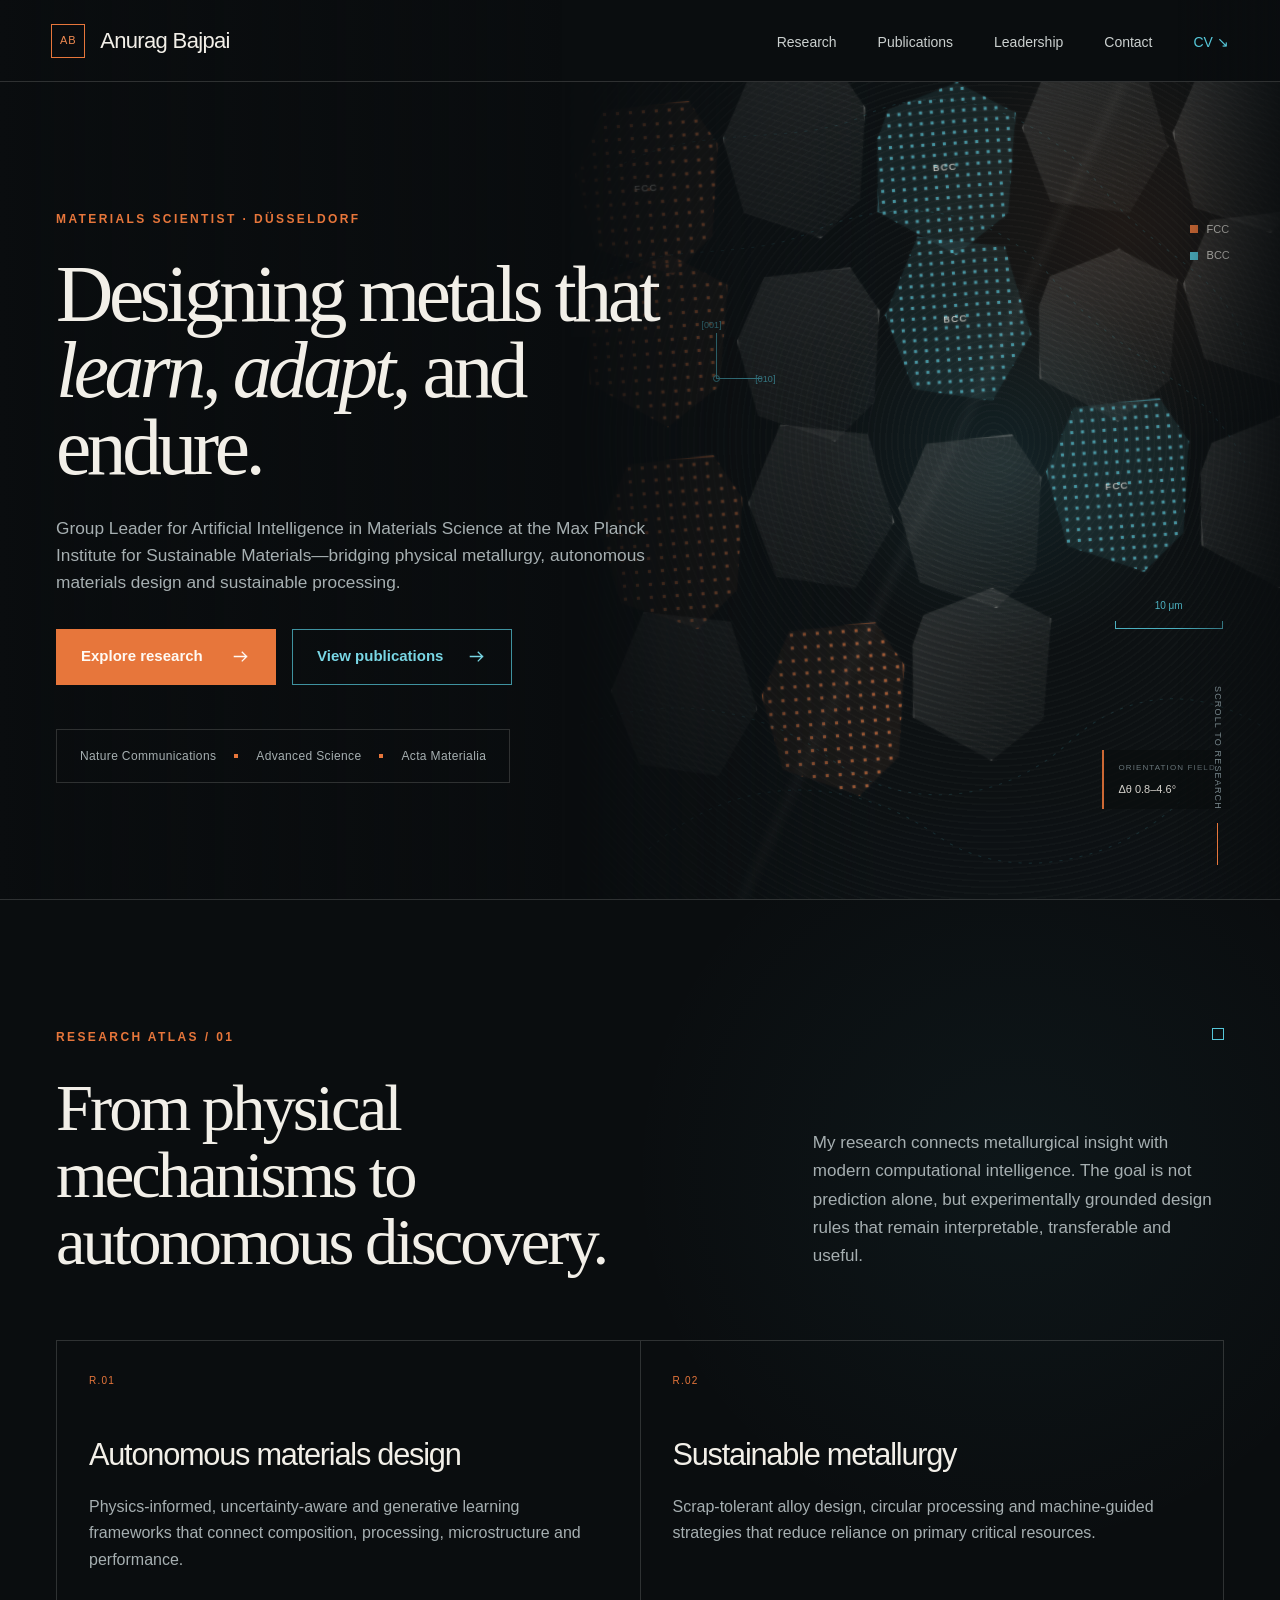
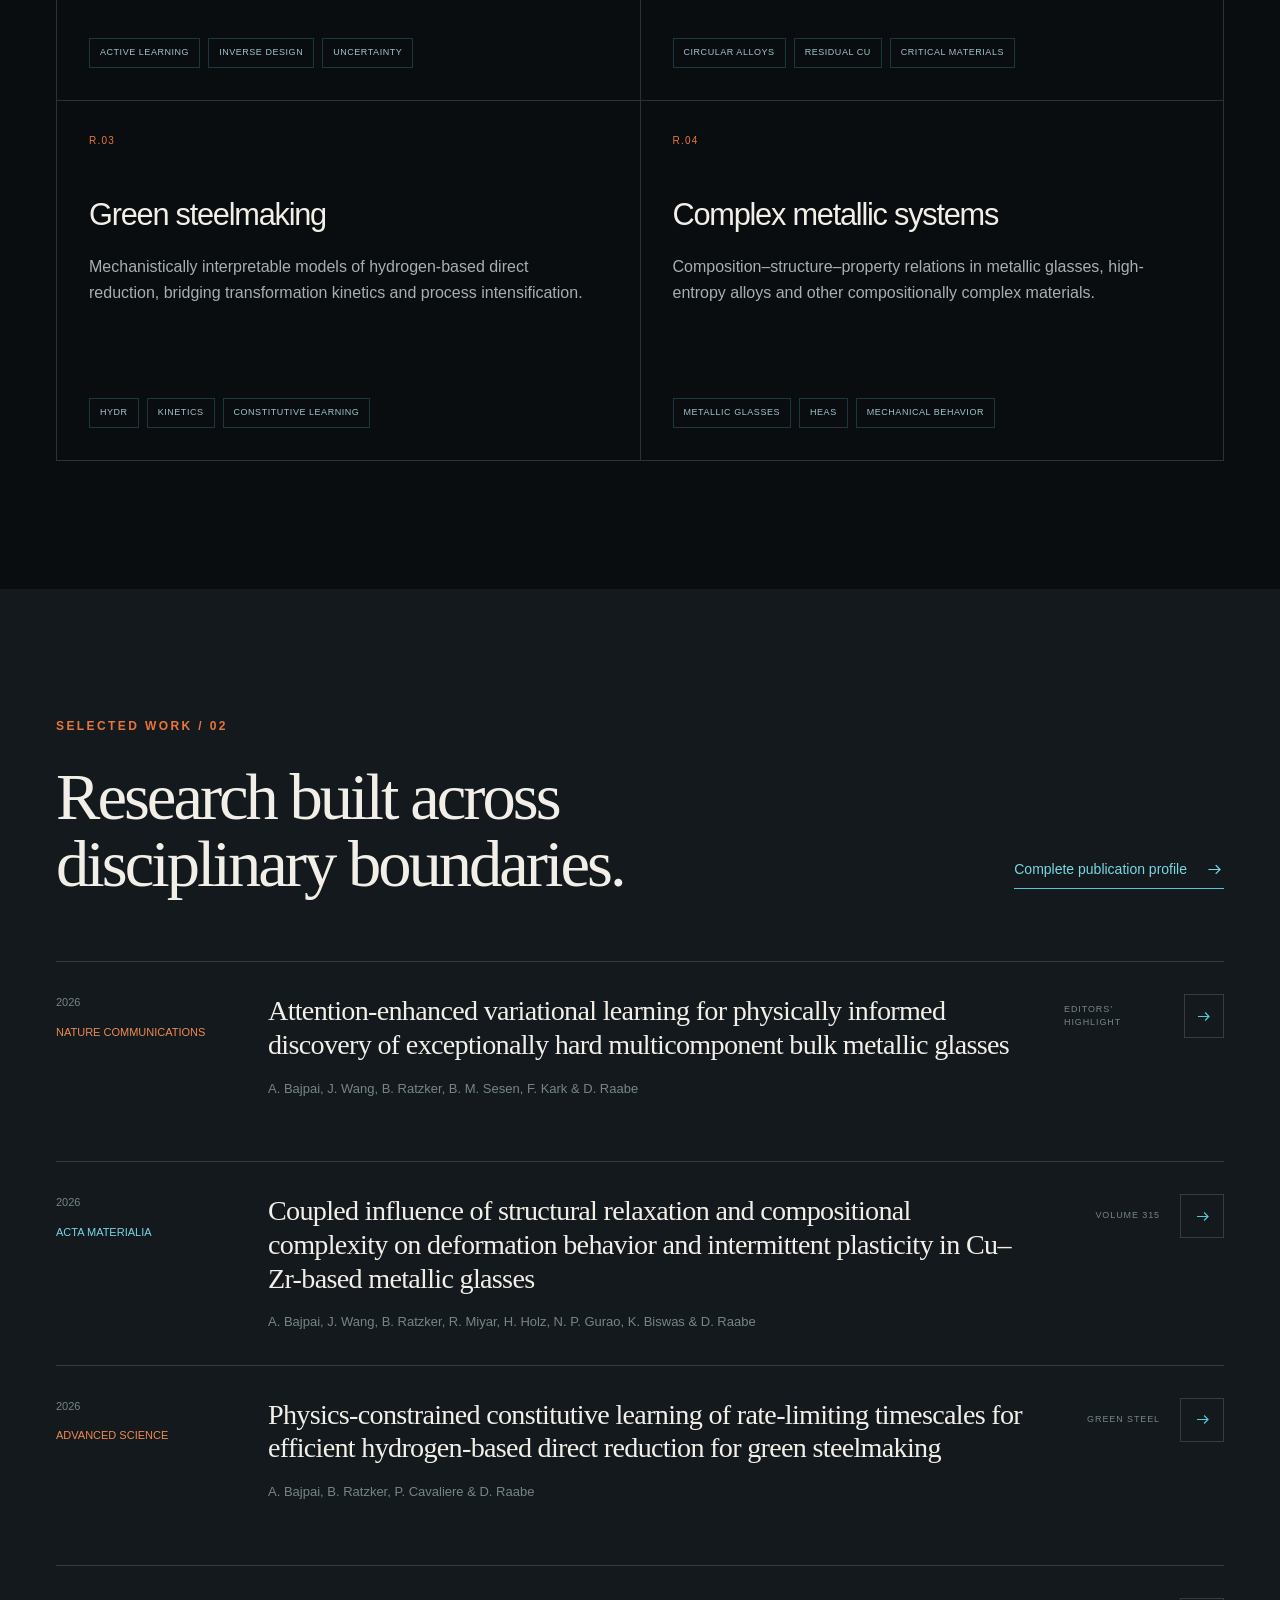
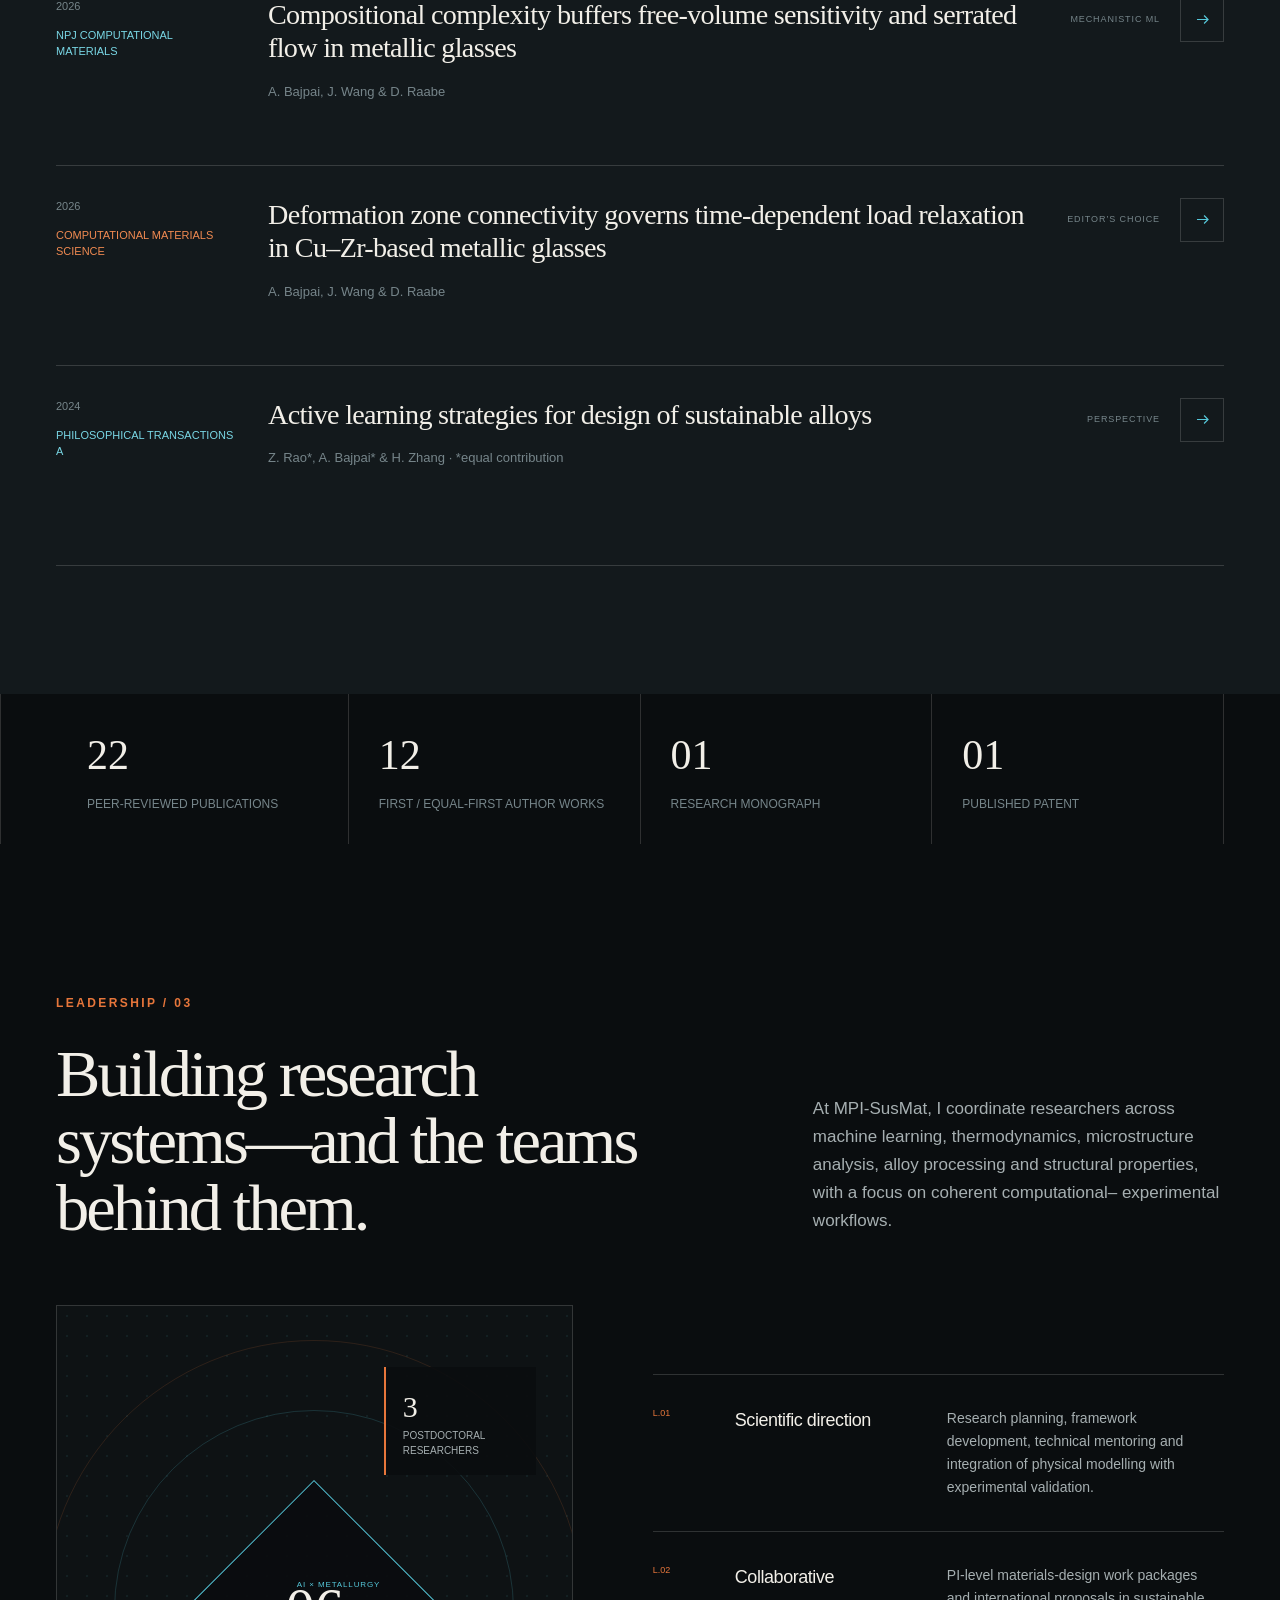
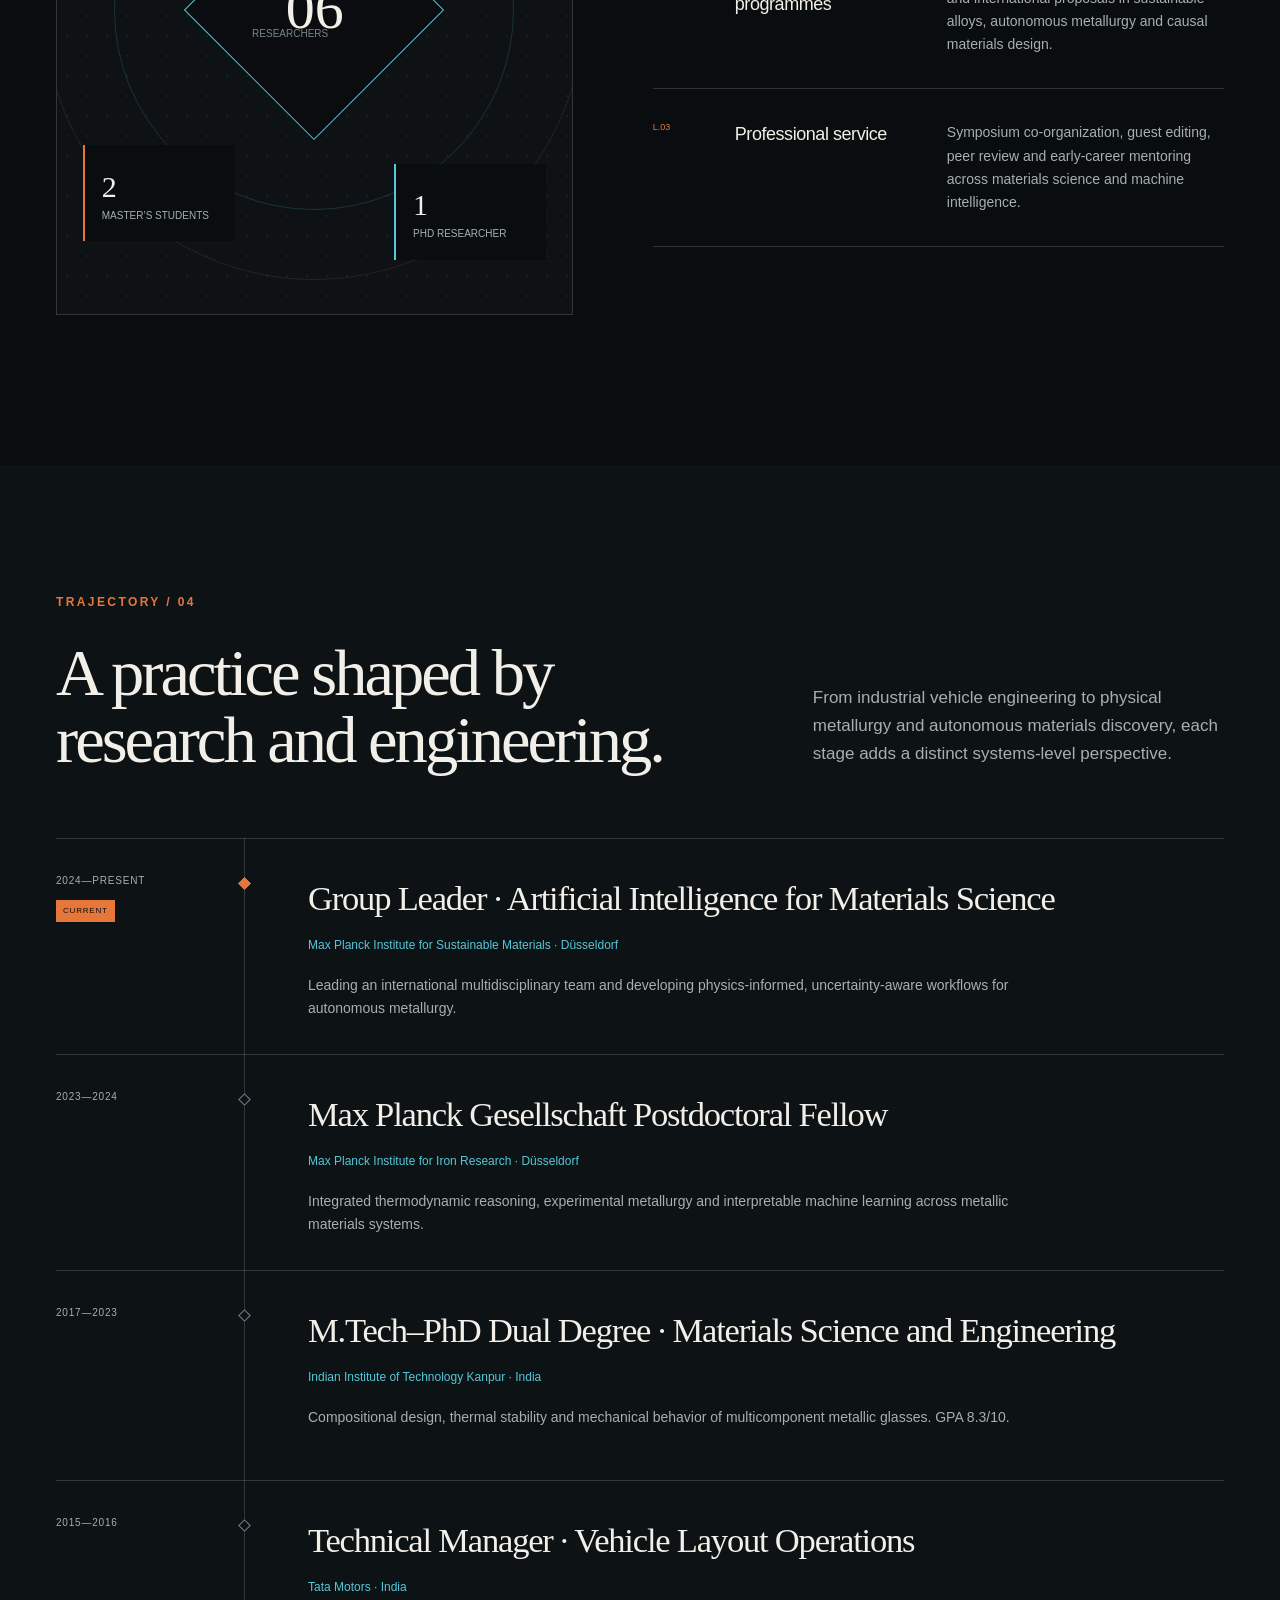
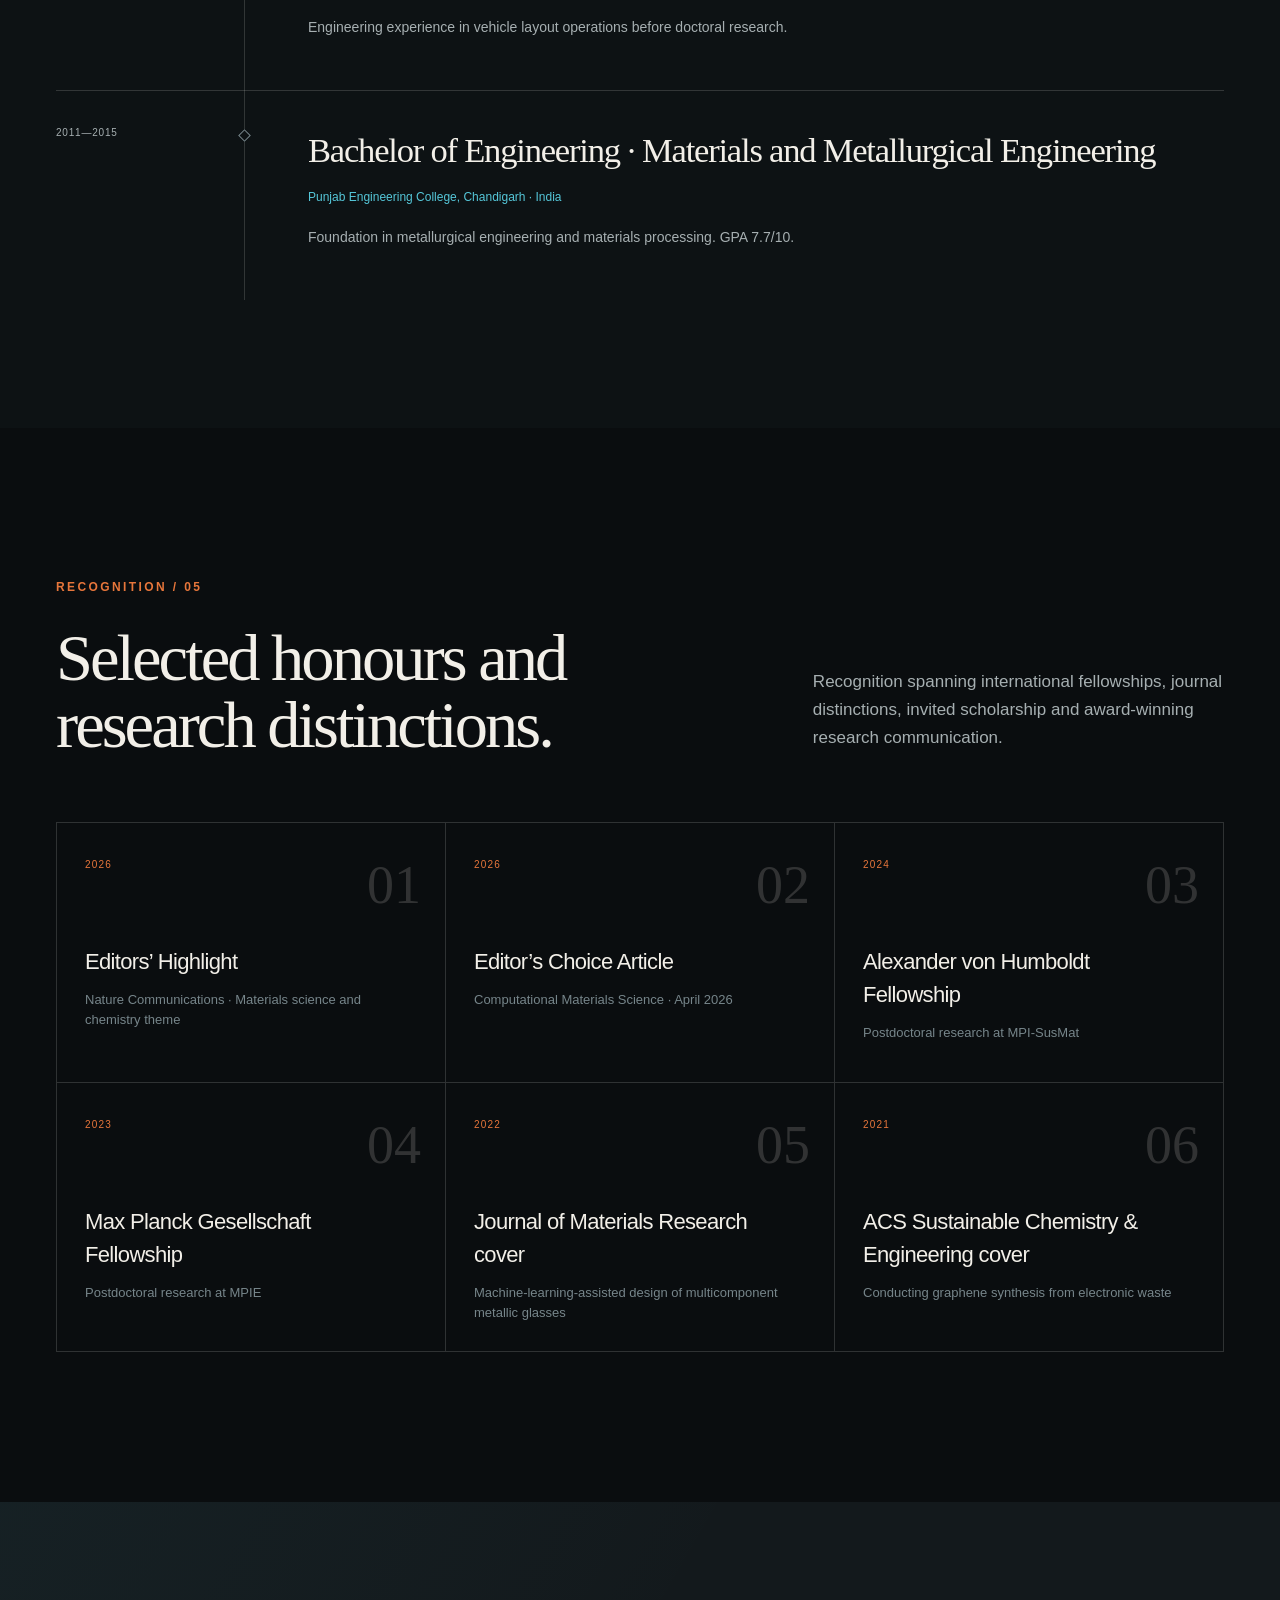
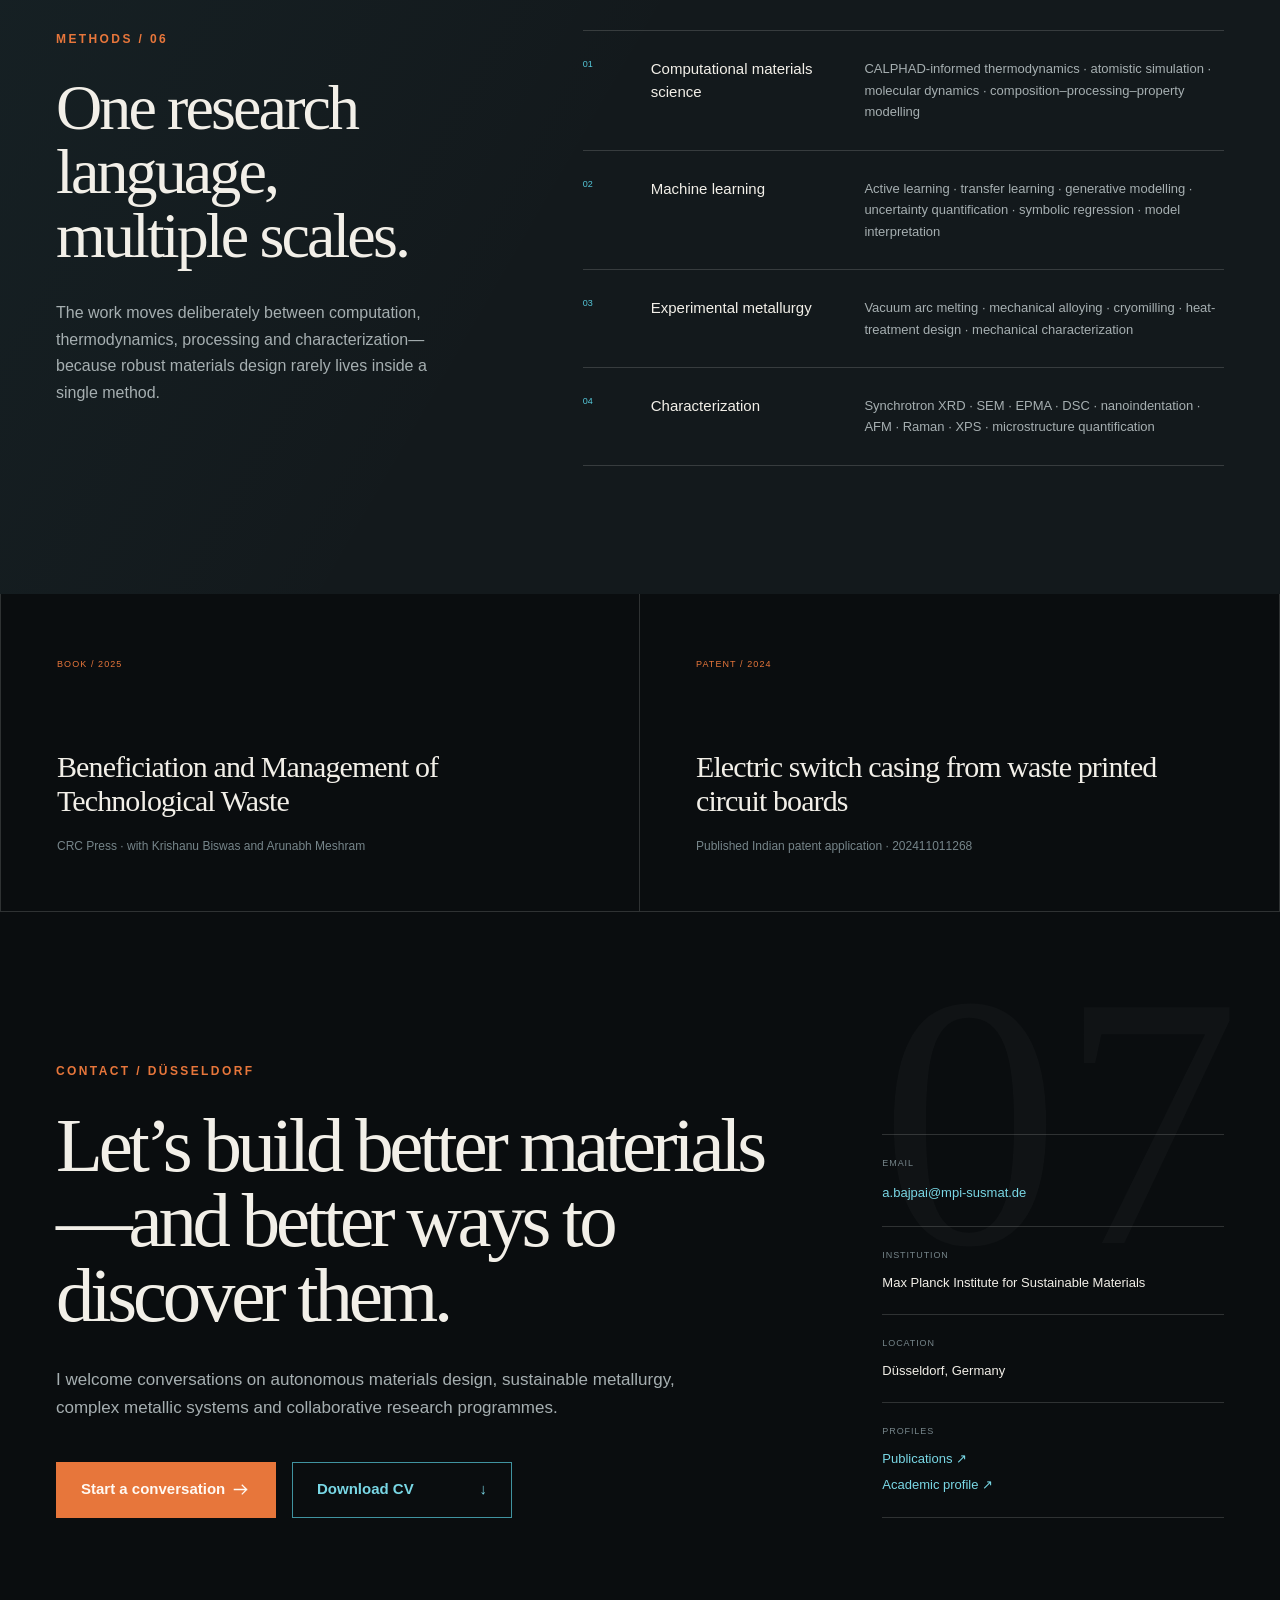
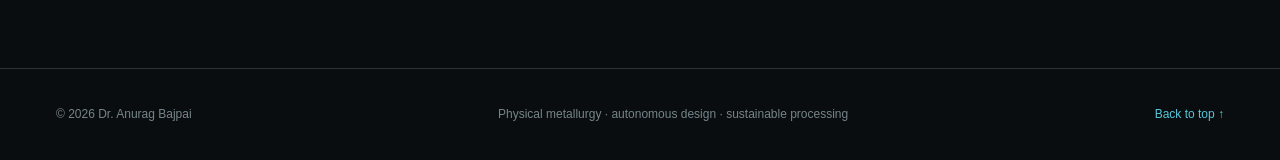
==== index.html @ 7a7662fa "Add files via upload" ====
<!doctype html>
<html lang="en">
  <head>
    <meta charset="utf-8" />
    <meta name="viewport" content="width=device-width, initial-scale=1" />
    <link rel="stylesheet" href="./styles.css" />
    <title>Dr. Anurag Bajpai | Materials Scientist</title>
    <meta
      name="description"
      content="Materials scientist and Group Leader for Artificial Intelligence in Materials Science at the Max Planck Institute for Sustainable Materials."
    />
    <meta
      name="keywords"
      content="Anurag Bajpai,materials science,physical metallurgy,materials informatics,autonomous materials design,sustainable metallurgy,metallic glasses,green steel"
    />
    <meta name="author" content="Dr. Anurag Bajpai" />
    <meta
      property="og:title"
      content="Dr. Anurag Bajpai | Materials Scientist"
    />
    <meta
      property="og:description"
      content="Physical metallurgy, autonomous materials design and sustainable processing."
    />
    <meta property="og:type" content="website" />
    <meta name="twitter:card" content="summary" />
    <meta
      name="twitter:title"
      content="Dr. Anurag Bajpai | Materials Scientist"
    />
    <meta
      name="twitter:description"
      content="Physical metallurgy, autonomous materials design and sustainable processing."
    />
    <link rel="shortcut icon" href="./favicon.svg" />
    <link rel="icon" href="./favicon.svg" />
    <link
      rel="preload"
      href="./assets/fonts/geist-8ac0455e797f/geist-ff2310f5.woff2"
      as="font"
      type="font/woff2"
      crossorigin
    />
    <link
      rel="preload"
      href="./assets/fonts/geist-8ac0455e797f/geist-875ccdd4.woff2"
      as="font"
      type="font/woff2"
      crossorigin
    />
    <link
      rel="preload"
      href="./assets/fonts/geist-8ac0455e797f/geist-52306abf.woff2"
      as="font"
      type="font/woff2"
      crossorigin
    />
    <link
      rel="preload"
      href="./assets/fonts/geist-8ac0455e797f/geist-001175b1.woff2"
      as="font"
      type="font/woff2"
      crossorigin
    />
    <link
      rel="preload"
      href="./assets/fonts/geist-8ac0455e797f/geist-98bbbccb.woff2"
      as="font"
      type="font/woff2"
      crossorigin
    />
    <link
      rel="preload"
      href="./assets/fonts/geist-mono-00e989178794/geist-mono-f6b33328.woff2"
      as="font"
      type="font/woff2"
      crossorigin
    />
    <link
      rel="preload"
      href="./assets/fonts/geist-mono-00e989178794/geist-mono-44e03052.woff2"
      as="font"
      type="font/woff2"
      crossorigin
    />
    <link
      rel="preload"
      href="./assets/fonts/geist-mono-00e989178794/geist-mono-0638449e.woff2"
      as="font"
      type="font/woff2"
      crossorigin
    />
    <link
      rel="preload"
      href="./assets/fonts/geist-mono-00e989178794/geist-mono-971fb274.woff2"
      as="font"
      type="font/woff2"
      crossorigin
    />
    <link
      rel="preload"
      href="./assets/fonts/geist-mono-00e989178794/geist-mono-44745446.woff2"
      as="font"
      type="font/woff2"
      crossorigin
    />
    <link
      rel="preload"
      href="./assets/fonts/geist-mono-00e989178794/geist-mono-013b2f2f.woff2"
      as="font"
      type="font/woff2"
      crossorigin
    />
    <style data-vinext-fonts>
      /* cyrillic-ext */
      @font-face {
        font-family: "Geist";
        font-style: normal;
        font-weight: 100 900;
        font-display: swap;
        src: url(./assets/fonts/geist-8ac0455e797f/geist-ff2310f5.woff2)
          format("woff2");
        unicode-range:
          U+0460-052F, U+1C80-1C8A, U+20B4, U+2DE0-2DFF, U+A640-A69F,
          U+FE2E-FE2F;
      }
      /* cyrillic */
      @font-face {
        font-family: "Geist";
        font-style: normal;
        font-weight: 100 900;
        font-display: swap;
        src: url(./assets/fonts/geist-8ac0455e797f/geist-875ccdd4.woff2)
          format("woff2");
        unicode-range: U+0301, U+0400-045F, U+0490-0491, U+04B0-04B1, U+2116;
      }
      /* vietnamese */
      @font-face {
        font-family: "Geist";
        font-style: normal;
        font-weight: 100 900;
        font-display: swap;
        src: url(./assets/fonts/geist-8ac0455e797f/geist-52306abf.woff2)
          format("woff2");
        unicode-range:
          U+0102-0103, U+0110-0111, U+0128-0129, U+0168-0169, U+01A0-01A1,
          U+01AF-01B0, U+0300-0301, U+0303-0304, U+0308-0309, U+0323, U+0329,
          U+1EA0-1EF9, U+20AB;
      }
      /* latin-ext */
      @font-face {
        font-family: "Geist";
        font-style: normal;
        font-weight: 100 900;
        font-display: swap;
        src: url(./assets/fonts/geist-8ac0455e797f/geist-001175b1.woff2)
          format("woff2");
        unicode-range:
          U+0100-02BA, U+02BD-02C5, U+02C7-02CC, U+02CE-02D7, U+02DD-02FF,
          U+0304, U+0308, U+0329, U+1D00-1DBF, U+1E00-1E9F, U+1EF2-1EFF, U+2020,
          U+20A0-20AB, U+20AD-20C0, U+2113, U+2C60-2C7F, U+A720-A7FF;
      }
      /* latin */
      @font-face {
        font-family: "Geist";
        font-style: normal;
        font-weight: 100 900;
        font-display: swap;
        src: url(./assets/fonts/geist-8ac0455e797f/geist-98bbbccb.woff2)
          format("woff2");
        unicode-range:
          U+0000-00FF, U+0131, U+0152-0153, U+02BB-02BC, U+02C6, U+02DA, U+02DC,
          U+0304, U+0308, U+0329, U+2000-206F, U+20AC, U+2122, U+2191, U+2193,
          U+2212, U+2215, U+FEFF, U+FFFD;
      }

      .__font_geist_0tvmz3h {
        font-family: "Geist", sans-serif;
      }

      .__variable_geist_0tvmz3h {
        --font-geist-sans: "Geist", sans-serif;
      }

      /* cyrillic-ext */
      @font-face {
        font-family: "Geist Mono";
        font-style: normal;
        font-weight: 100 900;
        font-display: swap;
        src: url(./assets/fonts/geist-mono-00e989178794/geist-mono-f6b33328.woff2)
          format("woff2");
        unicode-range:
          U+0460-052F, U+1C80-1C8A, U+20B4, U+2DE0-2DFF, U+A640-A69F,
          U+FE2E-FE2F;
      }
      /* cyrillic */
      @font-face {
        font-family: "Geist Mono";
        font-style: normal;
        font-weight: 100 900;
        font-display: swap;
        src: url(./assets/fonts/geist-mono-00e989178794/geist-mono-44e03052.woff2)
          format("woff2");
        unicode-range: U+0301, U+0400-045F, U+0490-0491, U+04B0-04B1, U+2116;
      }
      /* symbols2 */
      @font-face {
        font-family: "Geist Mono";
        font-style: normal;
        font-weight: 100 900;
        font-display: swap;
        src: url(./assets/fonts/geist-mono-00e989178794/geist-mono-0638449e.woff2)
          format("woff2");
        unicode-range:
          U+2000-2001, U+2004-2008, U+200A, U+23B8-23BD, U+2500-259F;
      }
      /* vietnamese */
      @font-face {
        font-family: "Geist Mono";
        font-style: normal;
        font-weight: 100 900;
        font-display: swap;
        src: url(./assets/fonts/geist-mono-00e989178794/geist-mono-971fb274.woff2)
          format("woff2");
        unicode-range:
          U+0102-0103, U+0110-0111, U+0128-0129, U+0168-0169, U+01A0-01A1,
          U+01AF-01B0, U+0300-0301, U+0303-0304, U+0308-0309, U+0323, U+0329,
          U+1EA0-1EF9, U+20AB;
      }
      /* latin-ext */
      @font-face {
        font-family: "Geist Mono";
        font-style: normal;
        font-weight: 100 900;
        font-display: swap;
        src: url(./assets/fonts/geist-mono-00e989178794/geist-mono-44745446.woff2)
          format("woff2");
        unicode-range:
          U+0100-02BA, U+02BD-02C5, U+02C7-02CC, U+02CE-02D7, U+02DD-02FF,
          U+0304, U+0308, U+0329, U+1D00-1DBF, U+1E00-1E9F, U+1EF2-1EFF, U+2020,
          U+20A0-20AB, U+20AD-20C0, U+2113, U+2C60-2C7F, U+A720-A7FF;
      }
      /* latin */
      @font-face {
        font-family: "Geist Mono";
        font-style: normal;
        font-weight: 100 900;
        font-display: swap;
        src: url(./assets/fonts/geist-mono-00e989178794/geist-mono-013b2f2f.woff2)
          format("woff2");
        unicode-range:
          U+0000-00FF, U+0131, U+0152-0153, U+02BB-02BC, U+02C6, U+02DA, U+02DC,
          U+0304, U+0308, U+0329, U+2000-206F, U+20AC, U+2122, U+2191, U+2193,
          U+2212, U+2215, U+FEFF, U+FFFD;
      }

      .__font_geist_mono_1diim1n {
        font-family: "Geist Mono", sans-serif;
      }

      .__variable_geist_mono_1diim1n {
        --font-geist-mono: "Geist Mono", sans-serif;
      }
    </style>
  </head>
  <body
    class="__variable_geist_0tvmz3h __variable_geist_mono_1diim1n antialiased"
  >
    <script type="application/ld+json">
      {
        "@context": "https://schema.org",
        "@type": "Person",
        "name": "Dr. Anurag Bajpai",
        "jobTitle": "Group Leader, Artificial Intelligence for Materials Science",
        "affiliation": {
          "@type": "Organization",
          "name": "Max Planck Institute for Sustainable Materials"
        },
        "email": "mailto:a.bajpai@mpi-susmat.de",
        "address": {
          "@type": "PostalAddress",
          "addressLocality": "Düsseldorf",
          "addressCountry": "Germany"
        },
        "alumniOf": [
          {
            "@type": "CollegeOrUniversity",
            "name": "Indian Institute of Technology Kanpur"
          },
          {
            "@type": "CollegeOrUniversity",
            "name": "Punjab Engineering College"
          }
        ],
        "knowsAbout": [
          "Physical metallurgy",
          "Autonomous materials design",
          "Machine learning for materials science",
          "Sustainable metallurgy",
          "Hydrogen-based direct reduction",
          "Metallic glasses"
        ]
      }
    </script>
    <a class="skip-link" href="#main">Skip to main content</a>
    <header class="site-header">
      <a class="wordmark" href="#top" aria-label="Anurag Bajpai, home"
        ><span>AB</span><strong>Anurag Bajpai</strong></a
      >
      <nav class="desktop-nav" aria-label="Primary navigation">
        <a href="#research">Research</a><a href="#publications">Publications</a
        ><a href="#leadership">Leadership</a><a href="#contact">Contact</a
        ><a class="nav-cv" href="./Anurag-Bajpai-CV.pdf" download=""
          >CV <span aria-hidden="true">↘</span></a
        >
      </nav>
      <details class="mobile-nav">
        <summary aria-label="Open navigation">Menu</summary>
        <nav aria-label="Mobile navigation">
          <a href="#research">Research</a
          ><a href="#publications">Publications</a
          ><a href="#leadership">Leadership</a><a href="#contact">Contact</a
          ><a href="./Anurag-Bajpai-CV.pdf" download="">Download CV</a>
        </nav>
      </details>
    </header>
    <main id="main">
      <section class="hero" id="top">
        <div class="hero-copy">
          <p class="eyebrow reveal r1">Materials scientist · Düsseldorf</p>
          <h1 class="reveal r2">
            Designing metals that <em>learn, adapt,</em> and endure.
          </h1>
          <p class="hero-deck reveal r3">
            Group Leader for Artificial Intelligence in Materials Science at the
            Max Planck Institute for Sustainable Materials—bridging physical
            metallurgy, autonomous materials design and sustainable processing.
          </p>
          <div class="hero-actions reveal r4">
            <a class="button primary" href="#research"
              >Explore research
              <svg viewBox="0 0 24 24" aria-hidden="true">
                <path d="M5 12h14M14 7l5 5-5 5"></path></svg></a
            ><a class="button secondary" href="#publications"
              >View publications
              <svg viewBox="0 0 24 24" aria-hidden="true">
                <path d="M5 12h14M14 7l5 5-5 5"></path></svg
            ></a>
          </div>
          <div class="proof-strip reveal r5" aria-label="Selected journals">
            <span>Nature Communications</span><i></i
            ><span>Advanced Science</span><i></i><span>Acta Materialia</span>
          </div>
        </div>
        <div
          class="atlas-visual"
          role="img"
          aria-label="Abstract metallographic atlas illustrating crystalline grains, phase regions and orientation measurements"
        >
          <div class="atlas-grid" aria-hidden="true">
            <span class="grain g1 copper"><small>FCC</small></span
            ><span class="grain g2"></span
            ><span class="grain g3 cyan"><small>BCC</small></span
            ><span class="grain g4"></span><span class="grain g5"></span
            ><span class="grain g6 copper"></span><span class="grain g7"></span
            ><span class="grain g8 cyan"><small>BCC</small></span
            ><span class="grain g9"></span><span class="grain g10"></span
            ><span class="grain g11 copper"></span
            ><span class="grain g12"></span><span class="grain g13"></span
            ><span class="grain g14 cyan"><small>FCC</small></span
            ><span class="grain g15"></span><span class="grain g16"></span
            ><span class="grain g17 copper"></span
            ><span class="grain g18"></span>
          </div>
          <svg class="atlas-contours" viewBox="0 0 700 780" aria-hidden="true">
            <path
              d="M34 86C118 25 221 58 294 24c91-42 182 6 238 77 48 61 122 79 135 155"
            ></path>
            <path
              d="M11 193c76-53 154-22 233-56 88-38 178-22 233 45 69 85 146 93 189 181"
            ></path>
            <path
              d="M8 623c89-37 185-22 252 28 73 55 169 45 234-15 55-51 124-56 188-16"
            ></path>
            <path d="M84 740c85-74 193-75 283-12 65 46 173 29 238-37"></path>
          </svg>
          <div class="axis-marker" aria-hidden="true">
            <span class="axis-y">[001]</span><span class="axis-x">[010]</span
            ><i></i>
          </div>
          <div class="phase-key" aria-hidden="true">
            <span><i class="key-copper"></i> FCC</span
            ><span><i class="key-cyan"></i> BCC</span>
          </div>
          <div class="scale-bar" aria-hidden="true">
            <span>10 μm</span><i></i>
          </div>
          <div class="atlas-readout" aria-hidden="true">
            <span>ORIENTATION FIELD</span><strong>Δθ 0.8–4.6°</strong>
          </div>
        </div>
        <a class="scroll-cue" href="#research"
          ><span>Scroll to research</span><i aria-hidden="true"></i
        ></a>
      </section>
      <section class="section research-section" id="research">
        <div class="section-heading">
          <div>
            <p class="section-kicker">Research atlas / 01</p>
            <h2>From physical mechanisms to autonomous discovery.</h2>
          </div>
          <p>
            My research connects metallurgical insight with modern computational
            intelligence. The goal is not prediction alone, but experimentally
            grounded design rules that remain interpretable, transferable and
            useful.
          </p>
        </div>
        <div class="research-grid">
          <article class="research-card">
            <span class="card-index">R.01</span>
            <div>
              <h3>Autonomous materials design</h3>
              <p>
                Physics-informed, uncertainty-aware and generative learning
                frameworks that connect composition, processing, microstructure
                and performance.
              </p>
            </div>
            <ul aria-label="Autonomous materials design topics">
              <li>Active learning</li>
              <li>Inverse design</li>
              <li>Uncertainty</li>
            </ul>
          </article>
          <article class="research-card">
            <span class="card-index">R.02</span>
            <div>
              <h3>Sustainable metallurgy</h3>
              <p>
                Scrap-tolerant alloy design, circular processing and
                machine-guided strategies that reduce reliance on primary
                critical resources.
              </p>
            </div>
            <ul aria-label="Sustainable metallurgy topics">
              <li>Circular alloys</li>
              <li>Residual Cu</li>
              <li>Critical materials</li>
            </ul>
          </article>
          <article class="research-card">
            <span class="card-index">R.03</span>
            <div>
              <h3>Green steelmaking</h3>
              <p>
                Mechanistically interpretable models of hydrogen-based direct
                reduction, bridging transformation kinetics and process
                intensification.
              </p>
            </div>
            <ul aria-label="Green steelmaking topics">
              <li>HyDR</li>
              <li>Kinetics</li>
              <li>Constitutive learning</li>
            </ul>
          </article>
          <article class="research-card">
            <span class="card-index">R.04</span>
            <div>
              <h3>Complex metallic systems</h3>
              <p>
                Composition–structure–property relations in metallic glasses,
                high-entropy alloys and other compositionally complex materials.
              </p>
            </div>
            <ul aria-label="Complex metallic systems topics">
              <li>Metallic glasses</li>
              <li>HEAs</li>
              <li>Mechanical behavior</li>
            </ul>
          </article>
        </div>
      </section>
      <section class="section publications-section" id="publications">
        <div class="section-heading publication-heading">
          <div>
            <p class="section-kicker">Selected work / 02</p>
            <h2>Research built across disciplinary boundaries.</h2>
          </div>
          <a
            class="text-link"
            href="https://tinyurl.com/anuragbajpai"
            target="_blank"
            rel="noreferrer"
            >Complete publication profile
            <svg viewBox="0 0 24 24" aria-hidden="true">
              <path d="M5 12h14M14 7l5 5-5 5"></path></svg
          ></a>
        </div>
        <div class="publication-list">
          <article class="publication">
            <div class="pub-meta">
              <span>2026</span
              ><strong class="copper">Nature Communications</strong>
            </div>
            <div class="pub-copy">
              <h3>
                Attention-enhanced variational learning for physically informed
                discovery of exceptionally hard multicomponent bulk metallic
                glasses
              </h3>
              <p>
                A. Bajpai, J. Wang, B. Ratzker, B. M. Sesen, F. Kark &amp; D.
                Raabe
              </p>
            </div>
            <div class="pub-action">
              <span>Editors’ Highlight</span
              ><a
                href="https://doi.org/10.1038/s41467-026-73008-0"
                target="_blank"
                rel="noreferrer"
                aria-label="Open publication: Attention-enhanced variational learning for physically informed discovery of exceptionally hard multicomponent bulk metallic glasses"
                ><svg viewBox="0 0 24 24" aria-hidden="true">
                  <path d="M5 12h14M14 7l5 5-5 5"></path></svg
              ></a>
            </div>
          </article>
          <article class="publication">
            <div class="pub-meta">
              <span>2026</span><strong class="cyan">Acta Materialia</strong>
            </div>
            <div class="pub-copy">
              <h3>
                Coupled influence of structural relaxation and compositional
                complexity on deformation behavior and intermittent plasticity
                in Cu–Zr-based metallic glasses
              </h3>
              <p>
                A. Bajpai, J. Wang, B. Ratzker, R. Miyar, H. Holz, N. P. Gurao,
                K. Biswas &amp; D. Raabe
              </p>
            </div>
            <div class="pub-action">
              <span>Volume 315</span
              ><a
                href="https://doi.org/10.1016/j.actamat.2026.122394"
                target="_blank"
                rel="noreferrer"
                aria-label="Open publication: Coupled influence of structural relaxation and compositional complexity on deformation behavior and intermittent plasticity in Cu–Zr-based metallic glasses"
                ><svg viewBox="0 0 24 24" aria-hidden="true">
                  <path d="M5 12h14M14 7l5 5-5 5"></path></svg
              ></a>
            </div>
          </article>
          <article class="publication">
            <div class="pub-meta">
              <span>2026</span><strong class="copper">Advanced Science</strong>
            </div>
            <div class="pub-copy">
              <h3>
                Physics-constrained constitutive learning of rate-limiting
                timescales for efficient hydrogen-based direct reduction for
                green steelmaking
              </h3>
              <p>A. Bajpai, B. Ratzker, P. Cavaliere &amp; D. Raabe</p>
            </div>
            <div class="pub-action">
              <span>Green steel</span
              ><a
                href="https://doi.org/10.1002/advs.75498"
                target="_blank"
                rel="noreferrer"
                aria-label="Open publication: Physics-constrained constitutive learning of rate-limiting timescales for efficient hydrogen-based direct reduction for green steelmaking"
                ><svg viewBox="0 0 24 24" aria-hidden="true">
                  <path d="M5 12h14M14 7l5 5-5 5"></path></svg
              ></a>
            </div>
          </article>
          <article class="publication">
            <div class="pub-meta">
              <span>2026</span
              ><strong class="cyan">npj Computational Materials</strong>
            </div>
            <div class="pub-copy">
              <h3>
                Compositional complexity buffers free-volume sensitivity and
                serrated flow in metallic glasses
              </h3>
              <p>A. Bajpai, J. Wang &amp; D. Raabe</p>
            </div>
            <div class="pub-action">
              <span>Mechanistic ML</span
              ><a
                href="https://doi.org/10.1038/s41524-025-01933-7"
                target="_blank"
                rel="noreferrer"
                aria-label="Open publication: Compositional complexity buffers free-volume sensitivity and serrated flow in metallic glasses"
                ><svg viewBox="0 0 24 24" aria-hidden="true">
                  <path d="M5 12h14M14 7l5 5-5 5"></path></svg
              ></a>
            </div>
          </article>
          <article class="publication">
            <div class="pub-meta">
              <span>2026</span
              ><strong class="copper">Computational Materials Science</strong>
            </div>
            <div class="pub-copy">
              <h3>
                Deformation zone connectivity governs time-dependent load
                relaxation in Cu–Zr-based metallic glasses
              </h3>
              <p>A. Bajpai, J. Wang &amp; D. Raabe</p>
            </div>
            <div class="pub-action">
              <span>Editor’s Choice</span
              ><a
                href="https://doi.org/10.1016/j.commatsci.2026.114716"
                target="_blank"
                rel="noreferrer"
                aria-label="Open publication: Deformation zone connectivity governs time-dependent load relaxation in Cu–Zr-based metallic glasses"
                ><svg viewBox="0 0 24 24" aria-hidden="true">
                  <path d="M5 12h14M14 7l5 5-5 5"></path></svg
              ></a>
            </div>
          </article>
          <article class="publication">
            <div class="pub-meta">
              <span>2024</span
              ><strong class="cyan">Philosophical Transactions A</strong>
            </div>
            <div class="pub-copy">
              <h3>
                Active learning strategies for design of sustainable alloys
              </h3>
              <p>Z. Rao*, A. Bajpai* &amp; H. Zhang · *equal contribution</p>
            </div>
            <div class="pub-action">
              <span>Perspective</span
              ><a
                href="https://doi.org/10.1098/rsta.2023.0242"
                target="_blank"
                rel="noreferrer"
                aria-label="Open publication: Active learning strategies for design of sustainable alloys"
                ><svg viewBox="0 0 24 24" aria-hidden="true">
                  <path d="M5 12h14M14 7l5 5-5 5"></path></svg
              ></a>
            </div>
          </article>
        </div>
      </section>
      <section class="slice-end" aria-label="Research profile summary">
        <p><span>22</span> peer-reviewed publications</p>
        <p><span>12</span> first / equal-first author works</p>
        <p><span>01</span> research monograph</p>
        <p><span>01</span> published patent</p>
      </section>
      <section class="section leadership-section" id="leadership">
        <div class="section-heading">
          <div>
            <p class="section-kicker">Leadership / 03</p>
            <h2>Building research systems—and the teams behind them.</h2>
          </div>
          <p>
            At MPI-SusMat, I coordinate researchers across machine learning,
            thermodynamics, microstructure analysis, alloy processing and
            structural properties, with a focus on coherent computational–
            experimental workflows.
          </p>
        </div>
        <div class="leadership-grid">
          <div class="team-figure" aria-label="Current team composition">
            <div class="team-core">
              <span>AI × metallurgy</span><strong>06</strong
              ><small>researchers</small>
            </div>
            <div class="team-orbit postdocs">
              <strong>3</strong><span>Postdoctoral researchers</span>
            </div>
            <div class="team-orbit phd">
              <strong>1</strong><span>PhD researcher</span>
            </div>
            <div class="team-orbit masters">
              <strong>2</strong><span>Master’s students</span>
            </div>
          </div>
          <div class="leadership-copy">
            <article>
              <span>L.01</span>
              <h3>Scientific direction</h3>
              <p>
                Research planning, framework development, technical mentoring
                and integration of physical modelling with experimental
                validation.
              </p>
            </article>
            <article>
              <span>L.02</span>
              <h3>Collaborative programmes</h3>
              <p>
                PI-level materials-design work packages and international
                proposals in sustainable alloys, autonomous metallurgy and
                causal materials design.
              </p>
            </article>
            <article>
              <span>L.03</span>
              <h3>Professional service</h3>
              <p>
                Symposium co-organization, guest editing, peer review and
                early-career mentoring across materials science and machine
                intelligence.
              </p>
            </article>
          </div>
        </div>
      </section>
      <section class="section journey-section" id="experience">
        <div class="section-heading">
          <div>
            <p class="section-kicker">Trajectory / 04</p>
            <h2>A practice shaped by research and engineering.</h2>
          </div>
          <p>
            From industrial vehicle engineering to physical metallurgy and
            autonomous materials discovery, each stage adds a distinct
            systems-level perspective.
          </p>
        </div>
        <div class="timeline">
          <article class="current">
            <div class="timeline-period">
              <span>2024—present</span><i>Current</i>
            </div>
            <div>
              <h3>
                Group Leader · Artificial Intelligence for Materials Science
              </h3>
              <h4>
                Max Planck Institute for Sustainable Materials · Düsseldorf
              </h4>
              <p>
                Leading an international multidisciplinary team and developing
                physics-informed, uncertainty-aware workflows for autonomous
                metallurgy.
              </p>
            </div>
          </article>
          <article class="">
            <div class="timeline-period"><span>2023—2024</span></div>
            <div>
              <h3>Max Planck Gesellschaft Postdoctoral Fellow</h3>
              <h4>Max Planck Institute for Iron Research · Düsseldorf</h4>
              <p>
                Integrated thermodynamic reasoning, experimental metallurgy and
                interpretable machine learning across metallic materials
                systems.
              </p>
            </div>
          </article>
          <article class="">
            <div class="timeline-period"><span>2017—2023</span></div>
            <div>
              <h3>
                M.Tech–PhD Dual Degree · Materials Science and Engineering
              </h3>
              <h4>Indian Institute of Technology Kanpur · India</h4>
              <p>
                Compositional design, thermal stability and mechanical behavior
                of multicomponent metallic glasses. GPA 8.3/10.
              </p>
            </div>
          </article>
          <article class="">
            <div class="timeline-period"><span>2015—2016</span></div>
            <div>
              <h3>Technical Manager · Vehicle Layout Operations</h3>
              <h4>Tata Motors · India</h4>
              <p>
                Engineering experience in vehicle layout operations before
                doctoral research.
              </p>
            </div>
          </article>
          <article class="">
            <div class="timeline-period"><span>2011—2015</span></div>
            <div>
              <h3>
                Bachelor of Engineering · Materials and Metallurgical
                Engineering
              </h3>
              <h4>Punjab Engineering College, Chandigarh · India</h4>
              <p>
                Foundation in metallurgical engineering and materials
                processing. GPA 7.7/10.
              </p>
            </div>
          </article>
        </div>
      </section>
      <section class="section recognition-section" id="recognition">
        <div class="section-heading">
          <div>
            <p class="section-kicker">Recognition / 05</p>
            <h2>Selected honours and research distinctions.</h2>
          </div>
          <p>
            Recognition spanning international fellowships, journal
            distinctions, invited scholarship and award-winning research
            communication.
          </p>
        </div>
        <div class="recognition-grid">
          <article>
            <span>01</span><time>2026</time>
            <h3>Editors’ Highlight</h3>
            <p>Nature Communications · Materials science and chemistry theme</p>
          </article>
          <article>
            <span>02</span><time>2026</time>
            <h3>Editor’s Choice Article</h3>
            <p>Computational Materials Science · April 2026</p>
          </article>
          <article>
            <span>03</span><time>2024</time>
            <h3>Alexander von Humboldt Fellowship</h3>
            <p>Postdoctoral research at MPI-SusMat</p>
          </article>
          <article>
            <span>04</span><time>2023</time>
            <h3>Max Planck Gesellschaft Fellowship</h3>
            <p>Postdoctoral research at MPIE</p>
          </article>
          <article>
            <span>05</span><time>2022</time>
            <h3>Journal of Materials Research cover</h3>
            <p>
              Machine-learning-assisted design of multicomponent metallic
              glasses
            </p>
          </article>
          <article>
            <span>06</span><time>2021</time>
            <h3>ACS Sustainable Chemistry &amp; Engineering cover</h3>
            <p>Conducting graphene synthesis from electronic waste</p>
          </article>
        </div>
      </section>
      <section class="section methods-section" id="methods">
        <div class="methods-intro">
          <p class="section-kicker">Methods / 06</p>
          <h2>One research language, multiple scales.</h2>
          <p>
            The work moves deliberately between computation, thermodynamics,
            processing and characterization—because robust materials design
            rarely lives inside a single method.
          </p>
        </div>
        <div class="expertise-list">
          <article>
            <span>01</span>
            <h3>Computational materials science</h3>
            <p>
              CALPHAD-informed thermodynamics · atomistic simulation · molecular
              dynamics · composition–processing–property modelling
            </p>
          </article>
          <article>
            <span>02</span>
            <h3>Machine learning</h3>
            <p>
              Active learning · transfer learning · generative modelling ·
              uncertainty quantification · symbolic regression · model
              interpretation
            </p>
          </article>
          <article>
            <span>03</span>
            <h3>Experimental metallurgy</h3>
            <p>
              Vacuum arc melting · mechanical alloying · cryomilling ·
              heat-treatment design · mechanical characterization
            </p>
          </article>
          <article>
            <span>04</span>
            <h3>Characterization</h3>
            <p>
              Synchrotron XRD · SEM · EPMA · DSC · nanoindentation · AFM · Raman
              · XPS · microstructure quantification
            </p>
          </article>
        </div>
      </section>
      <section class="output-band" aria-label="Additional scholarly output">
        <article>
          <span>BOOK / 2025</span>
          <h3>Beneficiation and Management of Technological Waste</h3>
          <p>CRC Press · with Krishanu Biswas and Arunabh Meshram</p>
        </article>
        <article>
          <span>PATENT / 2024</span>
          <h3>Electric switch casing from waste printed circuit boards</h3>
          <p>Published Indian patent application · 202411011268</p>
        </article>
      </section>
      <section class="contact-section" id="contact">
        <div class="contact-number" aria-hidden="true">07</div>
        <div class="contact-copy">
          <p class="section-kicker">Contact / Düsseldorf</p>
          <h2>
            Let’s build better materials—and better ways to discover them.
          </h2>
          <p>
            I welcome conversations on autonomous materials design, sustainable
            metallurgy, complex metallic systems and collaborative research
            programmes.
          </p>
          <div class="contact-actions">
            <a class="button primary" href="mailto:a.bajpai@mpi-susmat.de"
              >Start a conversation
              <svg viewBox="0 0 24 24" aria-hidden="true">
                <path d="M5 12h14M14 7l5 5-5 5"></path></svg></a
            ><a
              class="button secondary"
              href="./Anurag-Bajpai-CV.pdf"
              download=""
              >Download CV <span aria-hidden="true">↓</span></a
            >
          </div>
        </div>
        <div class="contact-details">
          <div>
            <span>Email</span
            ><a href="mailto:a.bajpai@mpi-susmat.de">a.bajpai@mpi-susmat.de</a>
          </div>
          <div>
            <span>Institution</span>
            <p>Max Planck Institute for Sustainable Materials</p>
          </div>
          <div>
            <span>Location</span>
            <p>Düsseldorf, Germany</p>
          </div>
          <div>
            <span>Profiles</span>
            <p>
              <a
                href="https://tinyurl.com/anuragbajpai"
                target="_blank"
                rel="noreferrer"
                >Publications ↗</a
              ><a
                href="https://sites.google.com/view/dranuragbajpai"
                target="_blank"
                rel="noreferrer"
                >Academic profile ↗</a
              >
            </p>
          </div>
        </div>
      </section>
    </main>
    <footer class="site-footer">
      <p>© 2026 Dr. Anurag Bajpai</p>
      <p>Physical metallurgy · autonomous design · sustainable processing</p>
      <a href="#top">Back to top ↑</a>
    </footer>
  </body>
</html>
---- styles.css ----
/*! tailwindcss v4.2.1 | MIT License | https://tailwindcss.com */
@layer properties {
  @supports (((-webkit-hyphens: none)) and (not (margin-trim: inline))) or
    ((-moz-orient: inline) and (not (color: rgb(from red r g b)))) {
    *,
    :before,
    :after,
    ::backdrop {
      --tw-blur: initial;
      --tw-brightness: initial;
      --tw-contrast: initial;
      --tw-grayscale: initial;
      --tw-hue-rotate: initial;
      --tw-invert: initial;
      --tw-opacity: initial;
      --tw-saturate: initial;
      --tw-sepia: initial;
      --tw-drop-shadow: initial;
      --tw-drop-shadow-color: initial;
      --tw-drop-shadow-alpha: 100%;
      --tw-drop-shadow-size: initial;
    }
  }
}
@layer theme {
  :root,
  :host {
    --font-sans:
      ui-sans-serif, system-ui, sans-serif, "Apple Color Emoji",
      "Segoe UI Emoji", "Segoe UI Symbol", "Noto Color Emoji";
    --font-mono:
      ui-monospace, SFMono-Regular, Menlo, Monaco, Consolas, "Liberation Mono",
      "Courier New", monospace;
    --spacing: 0.25rem;
    --default-font-family: var(--font-sans);
    --default-mono-font-family: var(--font-mono);
  }
}
@layer base {
  *,
  :after,
  :before,
  ::backdrop {
    box-sizing: border-box;
    border: 0 solid;
    margin: 0;
    padding: 0;
  }
  ::file-selector-button {
    box-sizing: border-box;
    border: 0 solid;
    margin: 0;
    padding: 0;
  }
  html,
  :host {
    -webkit-text-size-adjust: 100%;
    tab-size: 4;
    line-height: 1.5;
    font-family: var(
      --default-font-family,
      ui-sans-serif,
      system-ui,
      sans-serif,
      "Apple Color Emoji",
      "Segoe UI Emoji",
      "Segoe UI Symbol",
      "Noto Color Emoji"
    );
    font-feature-settings: var(--default-font-feature-settings, normal);
    font-variation-settings: var(--default-font-variation-settings, normal);
    -webkit-tap-highlight-color: transparent;
  }
  hr {
    height: 0;
    color: inherit;
    border-top-width: 1px;
  }
  abbr:where([title]) {
    -webkit-text-decoration: underline dotted;
    text-decoration: underline dotted;
  }
  h1,
  h2,
  h3,
  h4,
  h5,
  h6 {
    font-size: inherit;
    font-weight: inherit;
  }
  a {
    color: inherit;
    -webkit-text-decoration: inherit;
    -webkit-text-decoration: inherit;
    -webkit-text-decoration: inherit;
    -webkit-text-decoration: inherit;
    text-decoration: inherit;
  }
  b,
  strong {
    font-weight: bolder;
  }
  code,
  kbd,
  samp,
  pre {
    font-family: var(
      --default-mono-font-family,
      ui-monospace,
      SFMono-Regular,
      Menlo,
      Monaco,
      Consolas,
      "Liberation Mono",
      "Courier New",
      monospace
    );
    font-feature-settings: var(--default-mono-font-feature-settings, normal);
    font-variation-settings: var(
      --default-mono-font-variation-settings,
      normal
    );
    font-size: 1em;
  }
  small {
    font-size: 80%;
  }
  sub,
  sup {
    vertical-align: baseline;
    font-size: 75%;
    line-height: 0;
    position: relative;
  }
  sub {
    bottom: -0.25em;
  }
  sup {
    top: -0.5em;
  }
  table {
    text-indent: 0;
    border-color: inherit;
    border-collapse: collapse;
  }
  :-moz-focusring {
    outline: auto;
  }
  progress {
    vertical-align: baseline;
  }
  summary {
    display: list-item;
  }
  ol,
  ul,
  menu {
    list-style: none;
  }
  img,
  svg,
  video,
  canvas,
  audio,
  iframe,
  embed,
  object {
    vertical-align: middle;
    display: block;
  }
  img,
  video {
    max-width: 100%;
    height: auto;
  }
  button,
  input,
  select,
  optgroup,
  textarea {
    font: inherit;
    font-feature-settings: inherit;
    font-variation-settings: inherit;
    letter-spacing: inherit;
    color: inherit;
    opacity: 1;
    background-color: #0000;
    border-radius: 0;
  }
  ::file-selector-button {
    font: inherit;
    font-feature-settings: inherit;
    font-variation-settings: inherit;
    letter-spacing: inherit;
    color: inherit;
    opacity: 1;
    background-color: #0000;
    border-radius: 0;
  }
  :where(select:is([multiple], [size])) optgroup {
    font-weight: bolder;
  }
  :where(select:is([multiple], [size])) optgroup option {
    padding-inline-start: 20px;
  }
  ::file-selector-button {
    margin-inline-end: 4px;
  }
  ::placeholder {
    opacity: 1;
  }
  @supports (not ((-webkit-appearance: -apple-pay-button))) or
    (contain-intrinsic-size: 1px) {
    ::placeholder {
      color: currentColor;
    }
    @supports (color: color-mix(in lab, red, red)) {
      ::placeholder {
        color: color-mix(in oklab, currentcolor 50%, transparent);
      }
    }
  }
  textarea {
    resize: vertical;
  }
  ::-webkit-search-decoration {
    -webkit-appearance: none;
  }
  ::-webkit-date-and-time-value {
    min-height: 1lh;
    text-align: inherit;
  }
  ::-webkit-datetime-edit {
    display: inline-flex;
  }
  ::-webkit-datetime-edit-fields-wrapper {
    padding: 0;
  }
  ::-webkit-datetime-edit {
    padding-block: 0;
  }
  ::-webkit-datetime-edit-year-field {
    padding-block: 0;
  }
  ::-webkit-datetime-edit-month-field {
    padding-block: 0;
  }
  ::-webkit-datetime-edit-day-field {
    padding-block: 0;
  }
  ::-webkit-datetime-edit-hour-field {
    padding-block: 0;
  }
  ::-webkit-datetime-edit-minute-field {
    padding-block: 0;
  }
  ::-webkit-datetime-edit-second-field {
    padding-block: 0;
  }
  ::-webkit-datetime-edit-millisecond-field {
    padding-block: 0;
  }
  ::-webkit-datetime-edit-meridiem-field {
    padding-block: 0;
  }
  ::-webkit-calendar-picker-indicator {
    line-height: 1;
  }
  :-moz-ui-invalid {
    box-shadow: none;
  }
  button,
  input:where([type="button"], [type="reset"], [type="submit"]) {
    appearance: button;
  }
  ::file-selector-button {
    appearance: button;
  }
  ::-webkit-inner-spin-button {
    height: auto;
  }
  ::-webkit-outer-spin-button {
    height: auto;
  }
  [hidden]:where(:not([hidden="until-found"])) {
    display: none !important;
  }
}
@layer components;
@layer utilities {
  .visible {
    visibility: visible;
  }
  .static {
    position: static;
  }
  .start {
    inset-inline-start: var(--spacing);
  }
  .end {
    inset-inline-end: var(--spacing);
  }
  .contents {
    display: contents;
  }
  .flex {
    display: flex;
  }
  .hidden {
    display: none;
  }
  .table {
    display: table;
  }
  .resize {
    resize: both;
  }
  .antialiased {
    -webkit-font-smoothing: antialiased;
    -moz-osx-font-smoothing: grayscale;
  }
  .blur {
    --tw-blur: blur(8px);
    filter: var(--tw-blur,) var(--tw-brightness,) var(--tw-contrast,)
      var(--tw-grayscale,) var(--tw-hue-rotate,) var(--tw-invert,)
      var(--tw-saturate,) var(--tw-sepia,) var(--tw-drop-shadow,);
  }
}
:root {
  --ink: #0a0d0f;
  --elevated: #13191c;
  --panel: #182023;
  --paper: #f2efe8;
  --steel: #a6afb1;
  --muted: #76858a;
  --copper: #e7763b;
  --copper-light: #f08a51;
  --cyan: #55c7d9;
  --cyan-light: #79d7e5;
  --rule: #f2efe829;
  --content: 1440px;
}
* {
  box-sizing: border-box;
}
html {
  scroll-behavior: smooth;
  background: var(--ink);
}
body {
  background:
    radial-gradient(circle at 79% 12%, #55c7d90d, transparent 24rem), var(--ink);
  color: var(--paper);
  font-family: var(--font-geist-sans), "Helvetica Neue", Arial, sans-serif;
  text-rendering: optimizelegibility;
  margin: 0;
  font-size: 16px;
}
body:before {
  z-index: -1;
  content: "";
  opacity: 0.18;
  pointer-events: none;
  background-image:
    linear-gradient(#55c7d90f 1px, #0000 1px),
    linear-gradient(90deg, #55c7d90f 1px, #0000 1px);
  background-size: 24px 24px;
  position: fixed;
  inset: 0;
  -webkit-mask-image: linear-gradient(90deg, #000, #0000 66%);
  mask-image: linear-gradient(90deg, #000, #0000 66%);
}
a {
  color: inherit;
  text-decoration: none;
}
a:focus-visible,
summary:focus-visible {
  outline: 2px solid var(--cyan);
  outline-offset: 4px;
}
svg {
  display: block;
}
.skip-link {
  z-index: 100;
  background: var(--paper);
  color: var(--ink);
  padding: 12px 18px;
  position: fixed;
  top: 12px;
  left: 12px;
  transform: translateY(-160%);
}
.skip-link:focus {
  transform: translateY(0);
}
.site-header {
  z-index: 30;
  width: min(100%, var(--content));
  border-bottom: 1px solid var(--rule);
  justify-content: space-between;
  align-items: center;
  height: 82px;
  padding: 0 clamp(24px, 4vw, 56px);
  display: flex;
  position: absolute;
  top: 0;
  left: 50%;
  transform: translate(-50%);
}
.wordmark {
  align-items: center;
  gap: 15px;
  display: flex;
}
.wordmark span {
  border: 1px solid var(--copper);
  width: 34px;
  height: 34px;
  color: var(--copper-light);
  font-family: var(--font-geist-mono), monospace;
  letter-spacing: 0.08em;
  place-items: center;
  font-size: 11px;
  display: grid;
}
.wordmark strong {
  letter-spacing: -0.03em;
  font-size: 22px;
  font-weight: 500;
}
.desktop-nav {
  align-items: center;
  gap: clamp(24px, 3.2vw, 48px);
  display: flex;
}
.desktop-nav a {
  color: #cbd0cf;
  padding: 30px 0 27px;
  font-size: 14px;
  font-weight: 500;
  position: relative;
}
.desktop-nav a:after {
  content: "";
  background: var(--copper);
  transform-origin: 0;
  height: 1px;
  transition: transform 0.18s;
  position: absolute;
  bottom: 22px;
  left: 0;
  right: 0;
  transform: scaleX(0);
}
.desktop-nav a:hover {
  color: var(--paper);
}
.desktop-nav a:hover:after {
  transform: scaleX(1);
}
.desktop-nav .nav-cv {
  color: var(--cyan);
}
.mobile-nav {
  display: none;
}
.hero {
  border-bottom: 1px solid var(--rule);
  grid-template-columns: minmax(0, 53%) minmax(420px, 47%);
  align-items: center;
  min-height: 900px;
  padding: 164px max(56px, 50vw - 664px) 70px;
  display: grid;
  position: relative;
  overflow: hidden;
}
.hero:after {
  z-index: 1;
  content: "";
  background: linear-gradient(
    90deg,
    var(--ink) 0%,
    transparent 44%,
    transparent 92%,
    #0a0d0fcc
  );
  pointer-events: none;
  position: absolute;
  inset: 0;
}
.hero-copy {
  z-index: 5;
  align-self: center;
  max-width: 780px;
  position: relative;
}
.eyebrow,
.section-kicker {
  color: var(--copper);
  font-family: var(--font-geist-mono), monospace;
  letter-spacing: 0.2em;
  text-transform: uppercase;
  margin: 0 0 28px;
  font-size: 12px;
  font-weight: 600;
}
.hero h1 {
  letter-spacing: -0.055em;
  max-width: 790px;
  margin: 0;
  font-family:
    Georgia,
    Times New Roman,
    serif;
  font-size: clamp(66px, 6.2vw, 104px);
  font-weight: 400;
  line-height: 0.96;
}
.hero h1 em {
  color: var(--paper);
  font-weight: 400;
}
.hero-deck {
  max-width: 610px;
  color: var(--steel);
  margin: 30px 0 0;
  font-size: clamp(17px, 1.35vw, 20px);
  line-height: 1.58;
}
.hero-actions {
  gap: 16px;
  margin-top: 32px;
  display: flex;
}
.button {
  border: 1px solid;
  justify-content: space-between;
  align-items: center;
  min-width: 220px;
  height: 56px;
  padding: 0 24px;
  font-size: 15px;
  font-weight: 600;
  transition:
    background 0.18s,
    border-color 0.18s,
    color 0.18s,
    transform 0.18s;
  display: inline-flex;
}
.button svg,
.text-link svg {
  fill: none;
  stroke: currentColor;
  stroke-linecap: square;
  stroke-width: 1.5px;
  width: 21px;
  transition: transform 0.18s;
}
.button:hover {
  transform: translateY(-2px);
}
.button:hover svg,
.text-link:hover svg {
  transform: translate(4px);
}
.button.primary {
  border-color: var(--copper);
  background: var(--copper);
  color: #fffaf4;
}
.button.primary:hover {
  border-color: var(--copper-light);
  background: var(--copper-light);
}
.button.secondary {
  color: var(--cyan-light);
  border-color: #55c7d9b8;
}
.button.secondary:hover {
  background: #55c7d914;
}
.proof-strip {
  border: 1px solid var(--rule);
  width: fit-content;
  min-height: 54px;
  color: var(--steel);
  font-family: var(--font-geist-mono), monospace;
  letter-spacing: 0.03em;
  align-items: center;
  gap: 18px;
  margin-top: 44px;
  padding: 0 23px;
  font-size: 12px;
  display: flex;
}
.proof-strip i {
  background: var(--copper);
  width: 4px;
  height: 4px;
}
.atlas-visual {
  z-index: 0;
  opacity: 0.88;
  background:
    radial-gradient(circle at 62% 47%, #55c7d91c, #0000 30%),
    radial-gradient(circle at 78% 18%, #e7763b17, #0000 26%), #0e1315;
  width: min(56vw, 840px);
  animation: 0.7s 0.16s both atlas-in;
  position: absolute;
  top: 82px;
  bottom: 0;
  right: max(0px, 50vw - 720px);
  overflow: hidden;
  -webkit-mask-image: linear-gradient(90deg, #0000 0%, #00000061 16%, #000 44%);
  mask-image: linear-gradient(90deg, #0000 0%, #00000061 16%, #000 44%);
}
.atlas-visual:before {
  z-index: 3;
  content: "";
  mix-blend-mode: screen;
  background:
    repeating-radial-gradient(at 60% 44%, #0000 0 4px, #f2efe806 5px 6px),
    linear-gradient(115deg, #0000 50%, #f2efe809 51%, #0000 52%);
  position: absolute;
  inset: 0;
}
.atlas-grid {
  filter: drop-shadow(0 0 1px #f2efe859);
  grid-template-rows: repeat(5, 1fr);
  grid-template-columns: repeat(5, 1fr);
  gap: 5px;
  display: grid;
  position: absolute;
  inset: 4% -5% -4% 9%;
  transform: rotate(-4deg) scale(1.08);
}
.grain {
  clip-path: polygon(
    22% 2%,
    82% 0,
    100% 26%,
    92% 79%,
    63% 100%,
    11% 82%,
    0 38%
  );
  background:
    repeating-linear-gradient(21deg, #f2efe80a 0 1px, #0000 1px 6px),
    linear-gradient(135deg, #f2efe81c, #f2efe804);
  border: 1px solid #f2efe861;
  min-width: 110px;
  min-height: 116px;
  display: block;
  position: relative;
}
.grain:nth-child(3n) {
  clip-path: polygon(
    12% 13%,
    61% 0,
    100% 20%,
    90% 78%,
    52% 100%,
    0 72%,
    3% 30%
  );
}
.grain:nth-child(4n) {
  clip-path: polygon(26% 0, 86% 9%, 100% 61%, 70% 98%, 16% 88%, 0 44%);
}
.grain:nth-child(2n) {
  transform: translateY(-24px);
}
.grain.copper {
  background:
    radial-gradient(circle, #e7763bb3 0 1.5px, #0000 1.8px) 0 0/12px 12px,
    #e7763b0e;
  border-color: #e7763be6;
}
.grain.cyan {
  background:
    radial-gradient(circle, #55c7d9bf 0 1.5px, #0000 1.8px) 0 0/10px 10px,
    #55c7d914;
  border-color: #55c7d9f2;
}
.grain small {
  font-family: var(--font-geist-mono), monospace;
  letter-spacing: 0.12em;
  font-size: 9px;
  position: absolute;
  top: 45%;
  left: 40%;
}
.atlas-contours {
  z-index: 2;
  fill: none;
  stroke: #55c7d929;
  stroke-dasharray: 3 7;
  stroke-width: 1px;
  width: 100%;
  height: 100%;
  position: absolute;
  inset: 0;
}
.axis-marker {
  z-index: 6;
  width: 76px;
  height: 76px;
  color: var(--cyan);
  font-family: var(--font-geist-mono), monospace;
  font-size: 9px;
  position: absolute;
  top: 29%;
  left: 19%;
}
.axis-marker:before,
.axis-marker:after {
  content: "";
  background: var(--cyan);
  position: absolute;
  bottom: 16px;
  left: 17px;
}
.axis-marker:before {
  width: 46px;
  height: 1px;
}
.axis-marker:after {
  width: 1px;
  height: 46px;
}
.axis-y {
  position: absolute;
  top: 0;
  left: 2px;
}
.axis-x {
  position: absolute;
  bottom: 8px;
  right: 0;
}
.axis-marker i {
  border: 1px solid var(--cyan);
  border-radius: 50%;
  width: 7px;
  height: 7px;
  position: absolute;
  bottom: 13px;
  left: 14px;
}
.phase-key {
  z-index: 6;
  font-family: var(--font-geist-mono), monospace;
  gap: 10px;
  font-size: 11px;
  display: grid;
  position: absolute;
  top: 17%;
  right: 7%;
}
.phase-key span {
  align-items: center;
  gap: 9px;
  display: flex;
}
.phase-key i {
  width: 8px;
  height: 8px;
  display: block;
}
.key-copper {
  background: var(--copper);
}
.key-cyan {
  background: var(--cyan);
}
.scale-bar {
  z-index: 6;
  color: var(--cyan);
  font-family: var(--font-geist-mono), monospace;
  text-align: center;
  font-size: 10px;
  position: absolute;
  bottom: 33%;
  right: 8%;
}
.scale-bar i {
  border: solid var(--cyan);
  border-width: 0 1px 1px;
  width: 108px;
  height: 8px;
  margin-top: 8px;
  display: block;
}
.atlas-readout {
  z-index: 6;
  border-left: 2px solid var(--copper);
  font-family: var(--font-geist-mono), monospace;
  background: #0a0d0fb3;
  gap: 7px;
  padding: 12px 14px;
  display: grid;
  position: absolute;
  bottom: 11%;
  right: 7%;
}
.atlas-readout span {
  color: var(--muted);
  letter-spacing: 0.14em;
  font-size: 8px;
}
.atlas-readout strong {
  color: var(--paper);
  font-size: 11px;
  font-weight: 500;
}
.scroll-cue {
  z-index: 7;
  color: var(--muted);
  font-family: var(--font-geist-mono), monospace;
  letter-spacing: 0.13em;
  text-transform: uppercase;
  writing-mode: vertical-rl;
  align-items: center;
  gap: 13px;
  font-size: 9px;
  display: flex;
  position: absolute;
  bottom: 34px;
  right: max(56px, 50vw - 664px);
}
.scroll-cue i {
  background: var(--copper);
  width: 1px;
  height: 42px;
}
.reveal {
  animation: 0.52s cubic-bezier(0.22, 1, 0.36, 1) both reveal;
}
.r1 {
  animation-delay: 40ms;
}
.r2 {
  animation-delay: 0.1s;
}
.r3 {
  animation-delay: 0.16s;
}
.r4 {
  animation-delay: 0.22s;
}
.r5 {
  animation-delay: 0.28s;
}
.section {
  max-width: var(--content);
  margin: 0 auto;
  padding: 128px 56px;
}
.section-heading {
  grid-template-columns: minmax(0, 1.2fr) minmax(320px, 0.8fr);
  align-items: end;
  gap: 12%;
  margin-bottom: 64px;
  display: grid;
}
.section-heading h2 {
  letter-spacing: -0.045em;
  max-width: 800px;
  margin: 0;
  font-family:
    Georgia,
    Times New Roman,
    serif;
  font-size: clamp(46px, 5.2vw, 76px);
  font-weight: 400;
  line-height: 1.01;
}
.section-heading > p {
  color: var(--steel);
  margin: 0 0 6px;
  font-size: 17px;
  line-height: 1.65;
}
.research-section {
  position: relative;
}
.research-section:before {
  content: "";
  border: 1px solid var(--cyan);
  width: 12px;
  height: 12px;
  position: absolute;
  top: 128px;
  right: 56px;
}
.research-grid {
  border-top: 1px solid var(--rule);
  border-left: 1px solid var(--rule);
  grid-template-columns: repeat(2, 1fr);
  display: grid;
}
.research-card {
  border-right: 1px solid var(--rule);
  border-bottom: 1px solid var(--rule);
  grid-template-rows: auto 1fr auto;
  min-height: 360px;
  padding: 32px;
  transition: background 0.22s;
  display: grid;
}
.research-card:hover {
  background: #55c7d909;
}
.card-index {
  color: var(--copper);
  font-family: var(--font-geist-mono), monospace;
  letter-spacing: 0.12em;
  font-size: 10px;
}
.research-card h3 {
  letter-spacing: -0.04em;
  max-width: 440px;
  margin: 44px 0 16px;
  font-size: clamp(25px, 2.4vw, 34px);
  font-weight: 500;
}
.research-card p {
  max-width: 500px;
  color: var(--steel);
  margin: 0;
  font-size: 16px;
  line-height: 1.65;
}
.research-card ul {
  flex-wrap: wrap;
  gap: 8px;
  margin: 38px 0 0;
  padding: 0;
  list-style: none;
  display: flex;
}
.research-card li {
  color: #9fc5cb;
  font-family: var(--font-geist-mono), monospace;
  letter-spacing: 0.06em;
  text-transform: uppercase;
  border: 1px solid #55c7d93b;
  padding: 7px 10px;
  font-size: 9px;
}
.publications-section {
  background: var(--elevated);
  max-width: none;
  padding-left: max(56px, 50vw - 664px);
  padding-right: max(56px, 50vw - 664px);
}
.publication-heading {
  align-items: end;
}
.text-link {
  border-bottom: 1px solid var(--cyan);
  width: fit-content;
  color: var(--cyan-light);
  align-items: center;
  gap: 18px;
  margin: 0 0 8px auto;
  padding-bottom: 8px;
  font-size: 14px;
  display: inline-flex;
}
.text-link svg {
  width: 19px;
}
.publication-list {
  border-top: 1px solid var(--rule);
}
.publication {
  border-bottom: 1px solid var(--rule);
  grid-template-columns: 180px minmax(0, 1fr) 160px;
  align-items: start;
  gap: 32px;
  min-height: 200px;
  padding: 32px 0;
  display: grid;
}
.pub-meta {
  font-family: var(--font-geist-mono), monospace;
  gap: 14px;
  display: grid;
}
.pub-meta span {
  color: var(--muted);
  font-size: 11px;
}
.pub-meta strong {
  text-transform: uppercase;
  font-size: 11px;
  font-weight: 500;
  line-height: 1.45;
}
.pub-meta .copper {
  color: var(--copper-light);
}
.pub-meta .cyan {
  color: var(--cyan-light);
}
.pub-copy h3 {
  letter-spacing: -0.025em;
  max-width: 850px;
  margin: 0;
  font-family:
    Georgia,
    Times New Roman,
    serif;
  font-size: clamp(23px, 2.2vw, 31px);
  font-weight: 400;
  line-height: 1.2;
}
.pub-copy p {
  color: var(--muted);
  margin: 17px 0 0;
  font-size: 13px;
  line-height: 1.55;
}
.pub-action {
  justify-content: flex-end;
  align-items: center;
  gap: 20px;
  display: flex;
}
.pub-action > span {
  color: var(--muted);
  font-family: var(--font-geist-mono), monospace;
  letter-spacing: 0.1em;
  text-transform: uppercase;
  font-size: 9px;
}
.pub-action a {
  border: 1px solid var(--rule);
  width: 44px;
  height: 44px;
  color: var(--cyan);
  place-items: center;
  transition:
    background 0.18s,
    color 0.18s;
  display: grid;
}
.pub-action a:hover {
  background: var(--cyan);
  color: var(--ink);
}
.pub-action svg {
  fill: none;
  stroke: currentColor;
  stroke-width: 1.5px;
  width: 19px;
}
.slice-end {
  max-width: var(--content);
  border-left: 1px solid var(--rule);
  grid-template-columns: repeat(4, 1fr);
  margin: 0 auto;
  padding: 0 56px;
  display: grid;
}
.slice-end p {
  border-right: 1px solid var(--rule);
  min-height: 150px;
  color: var(--muted);
  text-transform: uppercase;
  align-content: center;
  margin: 0;
  padding: 30px;
  font-size: 12px;
  line-height: 1.5;
  display: grid;
}
.slice-end span {
  color: var(--paper);
  margin-bottom: 8px;
  font-family:
    Georgia,
    Times New Roman,
    serif;
  font-size: 42px;
}
.site-footer {
  max-width: var(--content);
  border-top: 1px solid var(--rule);
  min-height: 92px;
  color: var(--muted);
  justify-content: space-between;
  align-items: center;
  margin: 0 auto;
  padding: 0 56px;
  font-size: 12px;
  display: flex;
}
.site-footer a {
  color: var(--cyan);
}
.leadership-section {
  padding-top: 150px;
  padding-bottom: 150px;
}
.leadership-grid {
  grid-template-columns: minmax(420px, 0.95fr) minmax(0, 1.05fr);
  align-items: center;
  gap: 80px;
  display: grid;
}
.team-figure {
  border: 1px solid var(--rule);
  background:
    radial-gradient(circle, #55c7d914 0 1px, #0000 1.5px) 0 0/20px 20px,
    #13191c73;
  min-height: 610px;
  position: relative;
  overflow: hidden;
}
.team-figure:before,
.team-figure:after {
  content: "";
  border: 1px solid #55c7d92e;
  border-radius: 50%;
  position: absolute;
  top: 50%;
  left: 50%;
  transform: translate(-50%, -50%);
}
.team-figure:before {
  width: 400px;
  height: 400px;
}
.team-figure:after {
  border-color: #e7763b24;
  width: 540px;
  height: 540px;
}
.team-core {
  z-index: 3;
  border: 1px solid var(--cyan);
  text-align: center;
  background: #0a0d0feb;
  place-content: center;
  width: 184px;
  height: 184px;
  display: grid;
  position: absolute;
  top: 50%;
  left: 50%;
  transform: translate(-50%, -50%) rotate(45deg);
}
.team-core > * {
  transform: rotate(-45deg);
}
.team-core span {
  color: var(--cyan);
  font-family: var(--font-geist-mono), monospace;
  letter-spacing: 0.11em;
  text-transform: uppercase;
  font-size: 8px;
}
.team-core strong {
  color: var(--paper);
  font-family:
    Georgia,
    Times New Roman,
    serif;
  font-size: 58px;
  font-weight: 400;
  line-height: 0.95;
}
.team-core small {
  color: var(--muted);
  text-transform: uppercase;
  font-size: 10px;
}
.team-orbit {
  z-index: 4;
  border-left: 2px solid var(--copper);
  background: #0a0d0fe6;
  align-content: center;
  width: 152px;
  min-height: 96px;
  padding: 17px;
  display: grid;
  position: absolute;
}
.team-orbit strong {
  color: var(--paper);
  font-family:
    Georgia,
    Times New Roman,
    serif;
  font-size: 30px;
  font-weight: 400;
}
.team-orbit span {
  color: var(--steel);
  text-transform: uppercase;
  font-size: 10px;
  line-height: 1.45;
}
.team-orbit.postdocs {
  top: 10%;
  right: 7%;
}
.team-orbit.phd {
  border-color: var(--cyan);
  bottom: 9%;
  right: 5%;
}
.team-orbit.masters {
  bottom: 12%;
  left: 5%;
}
.leadership-copy {
  border-top: 1px solid var(--rule);
}
.leadership-copy article {
  border-bottom: 1px solid var(--rule);
  grid-template-columns: 60px minmax(0, 190px) minmax(0, 1fr);
  gap: 22px;
  padding: 32px 0;
  display: grid;
}
.leadership-copy article > span {
  color: var(--copper);
  font-family: var(--font-geist-mono), monospace;
  font-size: 9px;
}
.leadership-copy h3 {
  letter-spacing: -0.025em;
  margin: 0;
  font-size: 18px;
  font-weight: 500;
}
.leadership-copy p {
  color: var(--steel);
  margin: 0;
  font-size: 14px;
  line-height: 1.65;
}
.journey-section {
  background: #0d1214;
  max-width: none;
  padding-left: max(56px, 50vw - 664px);
  padding-right: max(56px, 50vw - 664px);
}
.timeline {
  position: relative;
}
.timeline:before {
  content: "";
  background: var(--rule);
  width: 1px;
  position: absolute;
  top: 0;
  bottom: 0;
  left: 188px;
}
.timeline article {
  border-top: 1px solid var(--rule);
  grid-template-columns: 188px minmax(0, 1fr);
  min-height: 210px;
  padding: 34px 0;
  display: grid;
  position: relative;
}
.timeline article:before {
  z-index: 2;
  content: "";
  border: 1px solid var(--muted);
  background: #0d1214;
  width: 9px;
  height: 9px;
  position: absolute;
  top: 40px;
  left: 184px;
  transform: rotate(45deg);
}
.timeline article.current:before {
  border-color: var(--copper);
  background: var(--copper);
}
.timeline-period {
  height: fit-content;
  font-family: var(--font-geist-mono), monospace;
  letter-spacing: 0.08em;
  text-transform: uppercase;
  gap: 12px;
  padding-right: 40px;
  font-size: 10px;
  display: grid;
}
.timeline-period span {
  color: var(--steel);
}
.timeline-period i {
  background: var(--copper);
  width: fit-content;
  color: var(--ink);
  padding: 5px 7px;
  font-size: 8px;
  font-style: normal;
}
.timeline article > div:last-child {
  padding-left: 64px;
}
.timeline h3 {
  letter-spacing: -0.035em;
  margin: 0;
  font-family:
    Georgia,
    Times New Roman,
    serif;
  font-size: clamp(25px, 2.7vw, 38px);
  font-weight: 400;
}
.timeline h4 {
  color: var(--cyan);
  margin: 11px 0 0;
  font-size: 12px;
  font-weight: 500;
}
.timeline p {
  max-width: 760px;
  color: var(--steel);
  margin: 20px 0 0;
  font-size: 14px;
  line-height: 1.65;
}
.recognition-section {
  padding-top: 150px;
  padding-bottom: 150px;
}
.recognition-grid {
  border-top: 1px solid var(--rule);
  border-left: 1px solid var(--rule);
  grid-template-columns: repeat(3, 1fr);
  display: grid;
}
.recognition-grid article {
  border-right: 1px solid var(--rule);
  border-bottom: 1px solid var(--rule);
  min-height: 260px;
  padding: 28px;
  transition: background 0.18s;
  position: relative;
}
.recognition-grid article:hover {
  background: var(--elevated);
}
.recognition-grid article > span {
  color: #f2efe82b;
  font-family:
    Georgia,
    Times New Roman,
    serif;
  font-size: 54px;
  position: absolute;
  top: 22px;
  right: 24px;
}
.recognition-grid time {
  color: var(--copper);
  font-family: var(--font-geist-mono), monospace;
  letter-spacing: 0.12em;
  font-size: 10px;
}
.recognition-grid h3 {
  letter-spacing: -0.03em;
  max-width: 290px;
  margin: 70px 0 12px;
  font-size: 22px;
  font-weight: 500;
}
.recognition-grid p {
  max-width: 320px;
  color: var(--muted);
  margin: 0;
  font-size: 13px;
  line-height: 1.55;
}
.methods-section {
  background:
    linear-gradient(120deg, #55c7d90b, transparent 45%), var(--elevated);
  grid-template-columns: minmax(300px, 0.78fr) minmax(0, 1.22fr);
  gap: 10%;
  max-width: none;
  padding-left: max(56px, 50vw - 664px);
  padding-right: max(56px, 50vw - 664px);
  display: grid;
}
.methods-intro h2 {
  letter-spacing: -0.045em;
  margin: 0;
  font-family:
    Georgia,
    Times New Roman,
    serif;
  font-size: clamp(46px, 5vw, 70px);
  font-weight: 400;
  line-height: 1;
}
.methods-intro > p:last-child {
  max-width: 480px;
  color: var(--steel);
  margin: 32px 0 0;
  font-size: 16px;
  line-height: 1.65;
}
.expertise-list {
  border-top: 1px solid var(--rule);
}
.expertise-list article {
  border-bottom: 1px solid var(--rule);
  grid-template-columns: 48px minmax(190px, 0.7fr) minmax(0, 1.3fr);
  align-items: start;
  gap: 20px;
  padding: 27px 0;
  display: grid;
}
.expertise-list span {
  color: var(--cyan);
  font-family: var(--font-geist-mono), monospace;
  font-size: 9px;
}
.expertise-list h3 {
  margin: 0;
  font-size: 15px;
  font-weight: 500;
}
.expertise-list p {
  color: var(--steel);
  margin: 0;
  font-size: 13px;
  line-height: 1.65;
}
.output-band {
  max-width: var(--content);
  border-right: 1px solid var(--rule);
  border-left: 1px solid var(--rule);
  grid-template-columns: 1fr 1fr;
  margin: 0 auto;
  display: grid;
}
.output-band article {
  border-right: 1px solid var(--rule);
  min-height: 300px;
  padding: 56px;
}
.output-band article:last-child {
  border-right: 0;
}
.output-band span {
  color: var(--copper);
  font-family: var(--font-geist-mono), monospace;
  letter-spacing: 0.12em;
  font-size: 9px;
}
.output-band h3 {
  letter-spacing: -0.03em;
  max-width: 530px;
  margin: 76px 0 18px;
  font-family:
    Georgia,
    Times New Roman,
    serif;
  font-size: 30px;
  font-weight: 400;
  line-height: 1.15;
}
.output-band p {
  color: var(--muted);
  margin: 0;
  font-size: 12px;
}
.contact-section {
  max-width: var(--content);
  border-top: 1px solid var(--rule);
  grid-template-columns: minmax(0, 1.35fr) minmax(320px, 0.65fr);
  gap: 10%;
  margin: 0 auto;
  padding: 150px 56px;
  display: grid;
  position: relative;
  overflow: hidden;
}
.contact-number {
  color: #f2efe806;
  font-family:
    Georgia,
    Times New Roman,
    serif;
  font-size: 360px;
  line-height: 1;
  position: absolute;
  top: 30px;
  right: 40px;
}
.contact-copy {
  z-index: 2;
  position: relative;
}
.contact-copy h2 {
  letter-spacing: -0.055em;
  max-width: 820px;
  margin: 0;
  font-family:
    Georgia,
    Times New Roman,
    serif;
  font-size: clamp(50px, 6vw, 88px);
  font-weight: 400;
  line-height: 0.98;
}
.contact-copy > p:not(.section-kicker) {
  max-width: 670px;
  color: var(--steel);
  margin: 32px 0 0;
  font-size: 17px;
  line-height: 1.65;
}
.contact-actions {
  gap: 16px;
  margin-top: 40px;
  display: flex;
}
.contact-details {
  z-index: 2;
  border-top: 1px solid var(--rule);
  align-self: end;
  position: relative;
}
.contact-details > div {
  border-bottom: 1px solid var(--rule);
  padding: 22px 0;
}
.contact-details span {
  color: var(--muted);
  font-family: var(--font-geist-mono), monospace;
  letter-spacing: 0.1em;
  text-transform: uppercase;
  margin-bottom: 10px;
  font-size: 9px;
  display: block;
}
.contact-details p {
  color: var(--paper);
  gap: 7px;
  margin: 0;
  font-size: 13px;
  line-height: 1.5;
  display: grid;
}
.contact-details a {
  color: var(--cyan-light);
  font-size: 13px;
}
@keyframes reveal {
  0% {
    opacity: 0;
    transform: translateY(10px);
  }
  to {
    opacity: 1;
    transform: translateY(0);
  }
}
@keyframes atlas-in {
  0% {
    opacity: 0.45;
    transform: translate(12px);
  }
  to {
    opacity: 0.88;
    transform: translate(0);
  }
}
@media (width<=1100px) {
  .hero {
    grid-template-columns: minmax(0, 58%) minmax(330px, 42%);
    min-height: 840px;
    padding-left: 36px;
    padding-right: 36px;
  }
  .atlas-visual {
    width: 50vw;
  }
  .hero h1 {
    font-size: clamp(62px, 7.4vw, 84px);
  }
  .proof-strip {
    font-size: 10px;
  }
  .section,
  .slice-end,
  .site-footer,
  .publications-section,
  .journey-section,
  .methods-section {
    padding-left: 36px;
    padding-right: 36px;
  }
  .leadership-grid {
    gap: 44px;
  }
  .team-figure {
    min-height: 550px;
  }
  .contact-section {
    padding-left: 36px;
    padding-right: 36px;
  }
}
@media (width<=820px) {
  .desktop-nav {
    display: none;
  }
  .mobile-nav {
    display: block;
    position: relative;
  }
  .mobile-nav summary {
    cursor: pointer;
    color: var(--cyan);
    font-family: var(--font-geist-mono), monospace;
    letter-spacing: 0.12em;
    text-transform: uppercase;
    font-size: 11px;
    list-style: none;
  }
  .mobile-nav summary::-webkit-details-marker {
    display: none;
  }
  .mobile-nav nav {
    border: 1px solid var(--rule);
    background: #13191cfa;
    width: 230px;
    padding: 14px;
    display: grid;
    position: absolute;
    top: 38px;
    right: 0;
    box-shadow: 0 16px 50px #00000073;
  }
  .mobile-nav nav a {
    color: var(--paper);
    border-bottom: 1px solid #f2efe814;
    padding: 13px 10px;
    font-size: 14px;
  }
  .hero {
    min-height: 980px;
    padding: 146px 24px 340px;
    display: block;
  }
  .hero-copy {
    max-width: 680px;
  }
  .hero h1 {
    font-size: clamp(54px, 13vw, 78px);
  }
  .atlas-visual {
    width: 110%;
    height: 500px;
    top: auto;
    bottom: -4%;
    right: -18%;
    -webkit-mask-image: linear-gradient(#0000 0, #000 30%);
    mask-image: linear-gradient(#0000 0, #000 30%);
  }
  .scroll-cue {
    display: none;
  }
  .section,
  .publications-section {
    padding: 96px 24px;
  }
  .section-heading {
    grid-template-columns: 1fr;
    gap: 36px;
  }
  .research-grid {
    grid-template-columns: 1fr;
  }
  .research-card {
    min-height: 320px;
  }
  .publication {
    grid-template-columns: 120px 1fr;
  }
  .pub-action {
    grid-column: 2;
    justify-content: flex-start;
  }
  .slice-end {
    grid-template-columns: repeat(2, 1fr);
    padding: 0 24px;
  }
  .site-footer {
    padding: 0 24px;
  }
  .leadership-grid {
    grid-template-columns: 1fr;
  }
  .team-figure {
    min-height: 570px;
  }
  .journey-section,
  .methods-section {
    padding: 96px 24px;
  }
  .recognition-grid {
    grid-template-columns: repeat(2, 1fr);
  }
  .methods-section {
    grid-template-columns: 1fr;
    gap: 56px;
  }
  .output-band {
    margin: 0 24px;
  }
  .output-band article {
    padding: 36px;
  }
  .contact-section {
    grid-template-columns: 1fr;
    gap: 80px;
    padding: 110px 24px;
  }
}
@media (width<=560px) {
  .site-header {
    height: 70px;
    padding: 0 20px;
  }
  .wordmark strong {
    font-size: 18px;
  }
  .wordmark span {
    width: 30px;
    height: 30px;
  }
  .hero {
    min-height: 950px;
    padding: 122px 20px 340px;
  }
  .eyebrow {
    margin-bottom: 20px;
    font-size: 10px;
  }
  .hero h1 {
    font-size: clamp(48px, 15vw, 66px);
    line-height: 0.98;
  }
  .hero-deck {
    margin-top: 24px;
    font-size: 16px;
  }
  .hero-actions {
    display: grid;
  }
  .button {
    width: 100%;
    min-width: 0;
  }
  .proof-strip {
    flex-wrap: wrap;
    gap: 8px 12px;
    width: 100%;
    padding: 15px;
    font-size: 9px;
  }
  .atlas-visual {
    width: 145%;
    height: 430px;
    right: -38%;
  }
  .phase-key,
  .atlas-readout {
    display: none;
  }
  .section,
  .publications-section {
    padding: 78px 20px;
  }
  .section-heading {
    margin-bottom: 44px;
  }
  .section-heading h2 {
    font-size: 44px;
  }
  .research-card {
    min-height: 0;
    padding: 24px;
  }
  .publication {
    grid-template-columns: 1fr;
    gap: 22px;
  }
  .pub-action {
    grid-column: 1;
    justify-content: space-between;
  }
  .slice-end {
    grid-template-columns: 1fr 1fr;
    padding: 0 20px;
  }
  .slice-end p {
    min-height: 128px;
    padding: 18px;
  }
  .slice-end span {
    font-size: 34px;
  }
  .site-footer {
    flex-direction: column;
    justify-content: center;
    align-items: flex-start;
    gap: 10px;
    min-height: 120px;
    padding: 24px 20px;
  }
  .leadership-grid {
    gap: 36px;
  }
  .team-figure {
    min-height: 470px;
  }
  .team-figure:before {
    width: 300px;
    height: 300px;
  }
  .team-figure:after {
    width: 410px;
    height: 410px;
  }
  .team-core {
    width: 142px;
    height: 142px;
  }
  .team-core strong {
    font-size: 45px;
  }
  .team-orbit {
    width: 126px;
    min-height: 82px;
    padding: 12px;
  }
  .team-orbit.postdocs {
    top: 6%;
    right: 4%;
  }
  .team-orbit.phd {
    bottom: 7%;
    right: 3%;
  }
  .team-orbit.masters {
    bottom: 9%;
    left: 3%;
  }
  .leadership-copy article {
    grid-template-columns: 42px 1fr;
  }
  .leadership-copy p {
    grid-column: 2;
  }
  .timeline:before {
    left: 12px;
  }
  .timeline article {
    grid-template-columns: 1fr;
    gap: 18px;
    padding-left: 42px;
  }
  .timeline article:before {
    top: 39px;
    left: 8px;
  }
  .timeline article > div:last-child {
    padding-left: 0;
  }
  .timeline-period {
    padding-right: 0;
  }
  .recognition-grid {
    grid-template-columns: 1fr;
  }
  .methods-section {
    padding: 78px 20px;
  }
  .expertise-list article {
    grid-template-columns: 36px 1fr;
  }
  .expertise-list p {
    grid-column: 2;
  }
  .output-band {
    grid-template-columns: 1fr;
    margin: 0 20px;
  }
  .output-band article {
    border-right: 0;
    border-bottom: 1px solid var(--rule);
    min-height: 260px;
  }
  .output-band h3 {
    margin-top: 54px;
  }
  .contact-section {
    padding: 90px 20px;
  }
  .contact-copy h2 {
    font-size: 48px;
  }
  .contact-actions {
    display: grid;
  }
  .contact-number {
    font-size: 220px;
  }
}
@media (prefers-reduced-motion: reduce) {
  html {
    scroll-behavior: auto;
  }
  *,
  :before,
  :after {
    scroll-behavior: auto !important;
    transition-duration: 0.01ms !important;
    animation-duration: 0.01ms !important;
    animation-iteration-count: 1 !important;
  }
}
@property --tw-blur {
  syntax: "*";
  inherits: false;
}
@property --tw-brightness {
  syntax: "*";
  inherits: false;
}
@property --tw-contrast {
  syntax: "*";
  inherits: false;
}
@property --tw-grayscale {
  syntax: "*";
  inherits: false;
}
@property --tw-hue-rotate {
  syntax: "*";
  inherits: false;
}
@property --tw-invert {
  syntax: "*";
  inherits: false;
}
@property --tw-opacity {
  syntax: "*";
  inherits: false;
}
@property --tw-saturate {
  syntax: "*";
  inherits: false;
}
@property --tw-sepia {
  syntax: "*";
  inherits: false;
}
@property --tw-drop-shadow {
  syntax: "*";
  inherits: false;
}
@property --tw-drop-shadow-color {
  syntax: "*";
  inherits: false;
}
@property --tw-drop-shadow-alpha {
  syntax: "<percentage>";
  inherits: false;
  initial-value: 100%;
}
@property --tw-drop-shadow-size {
  syntax: "*";
  inherits: false;
}
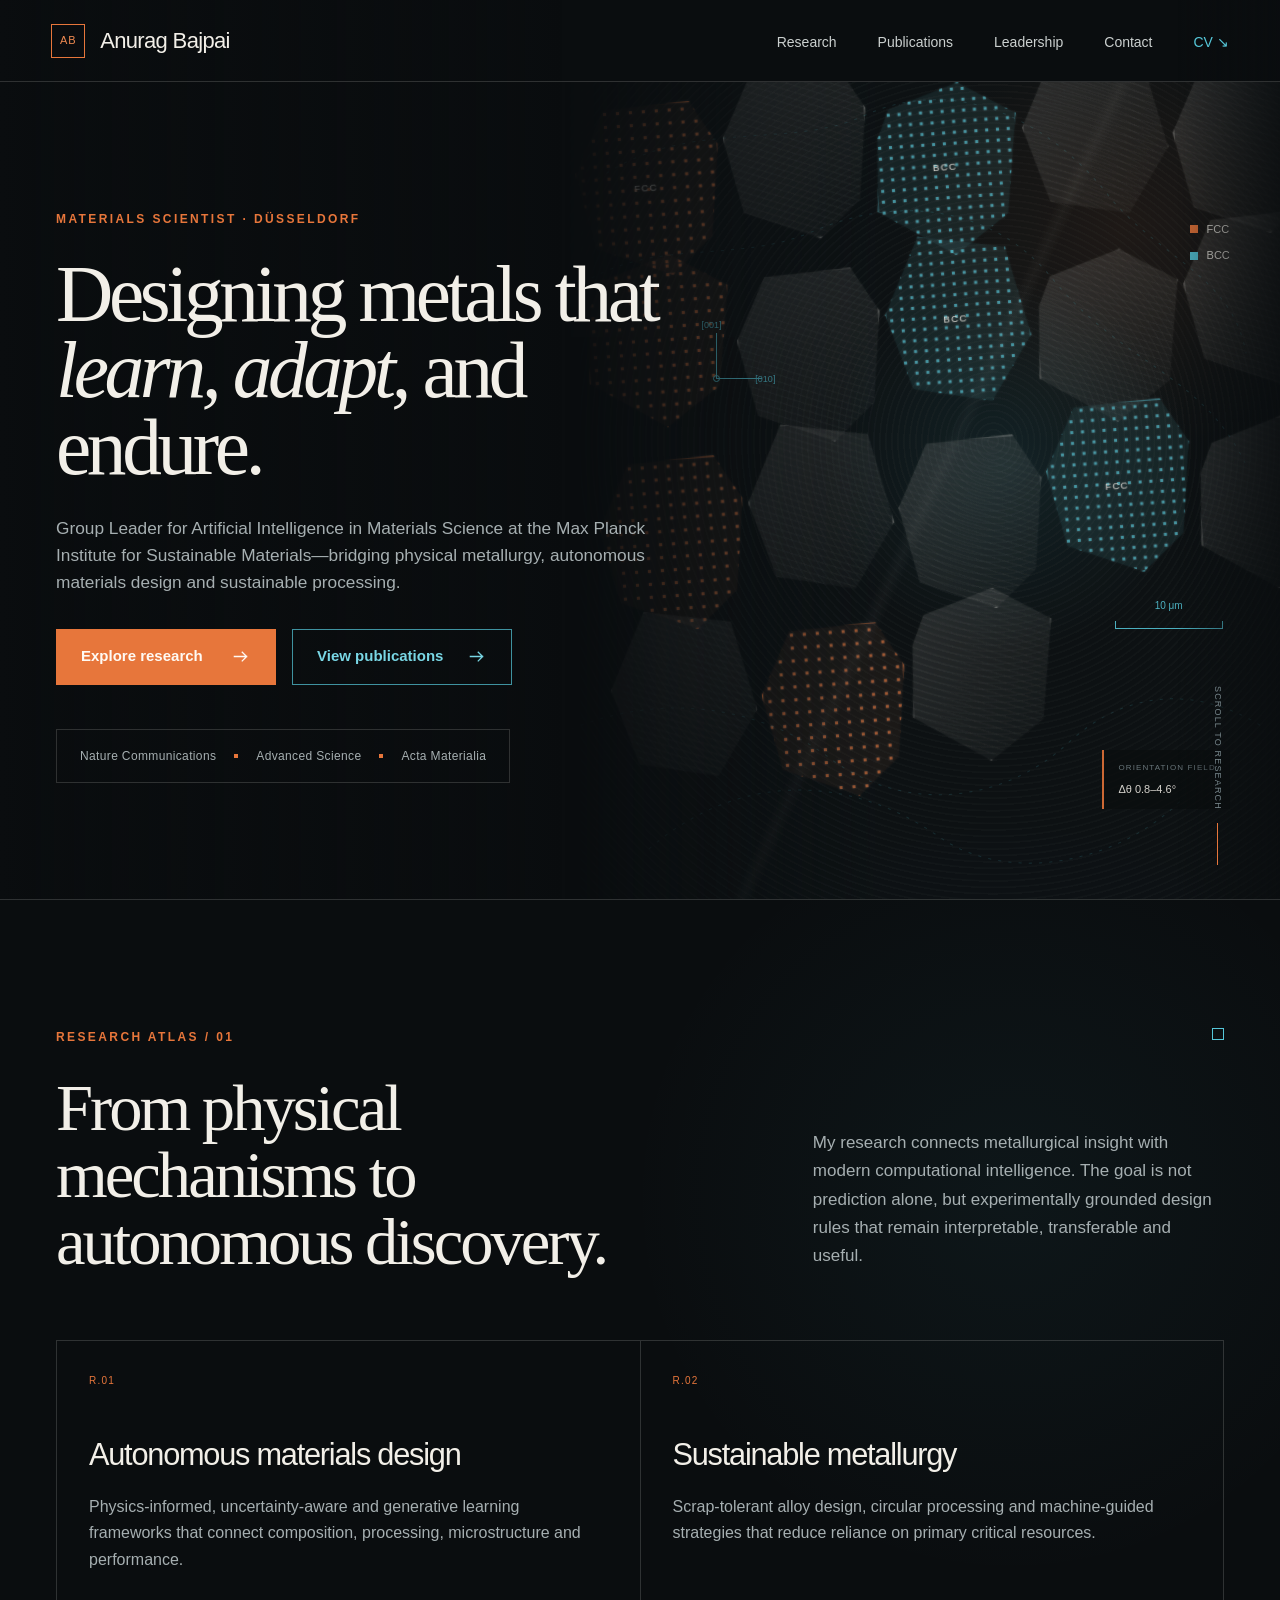
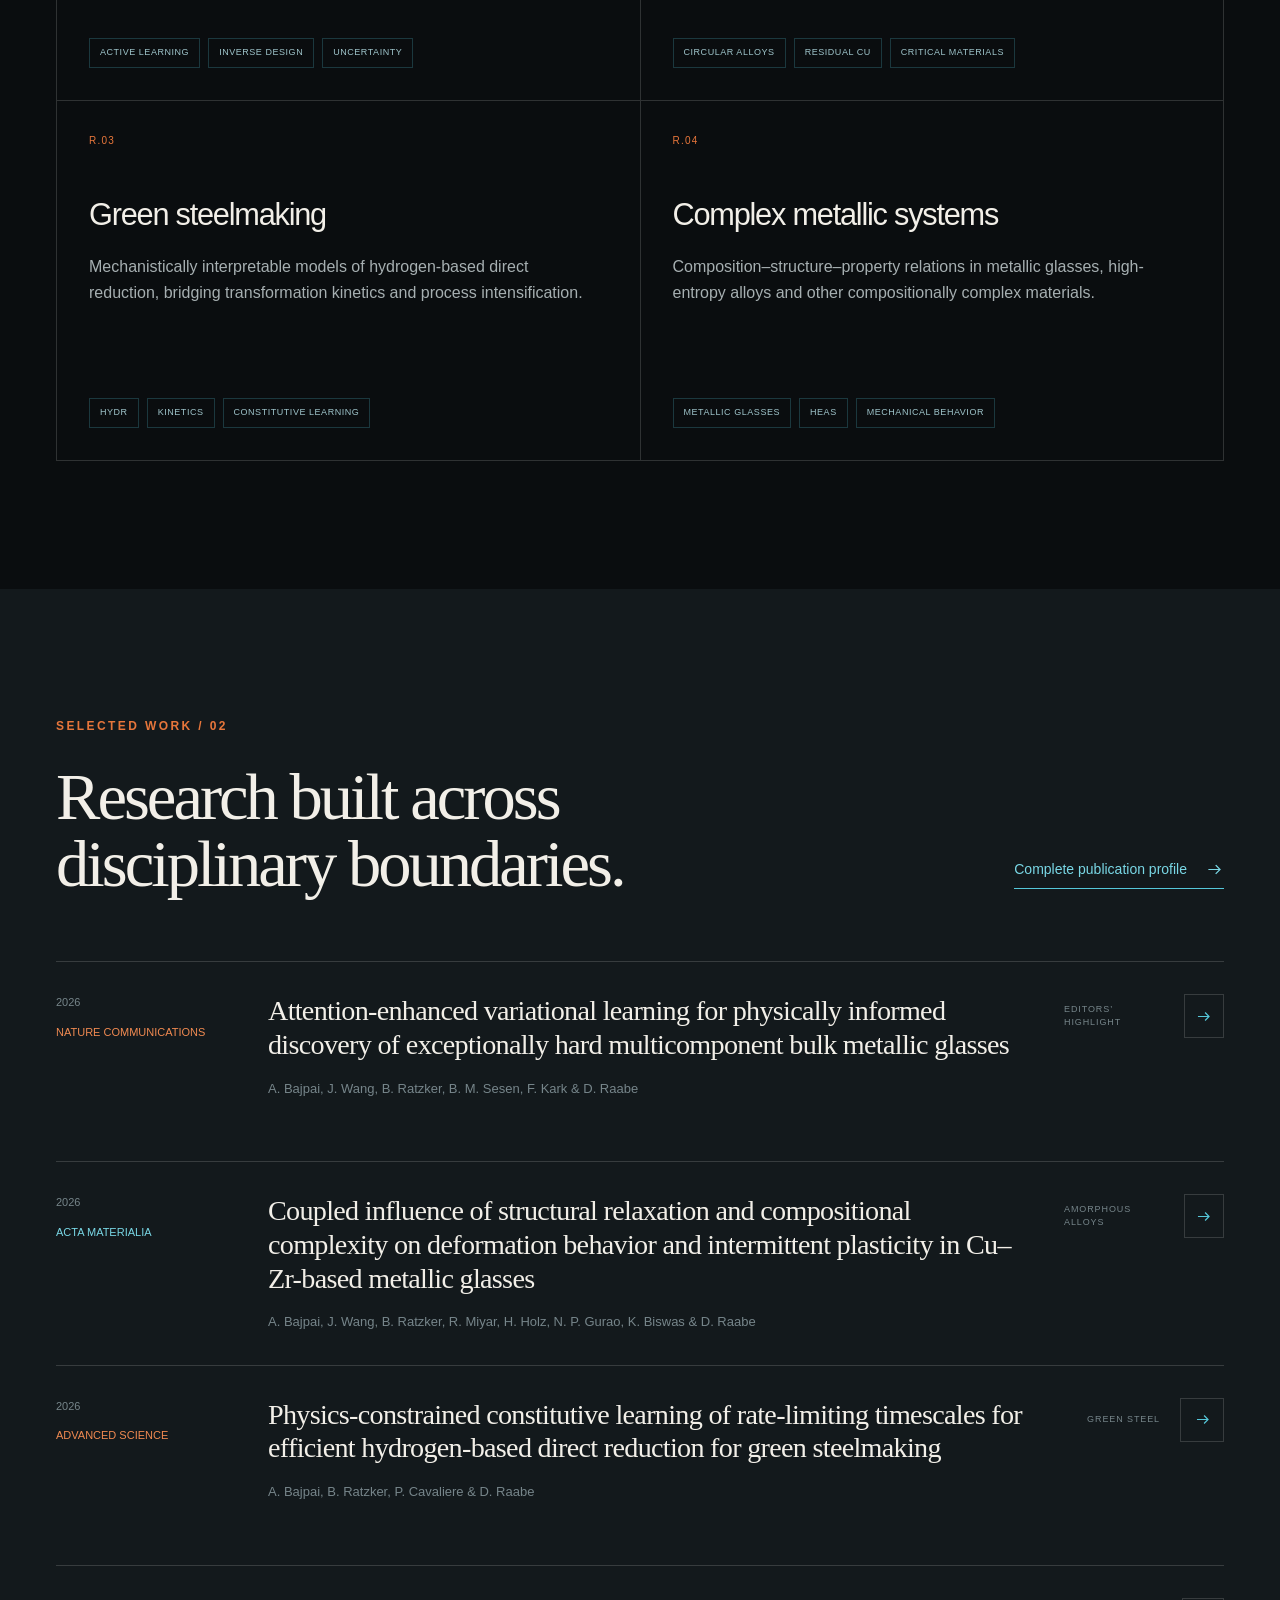
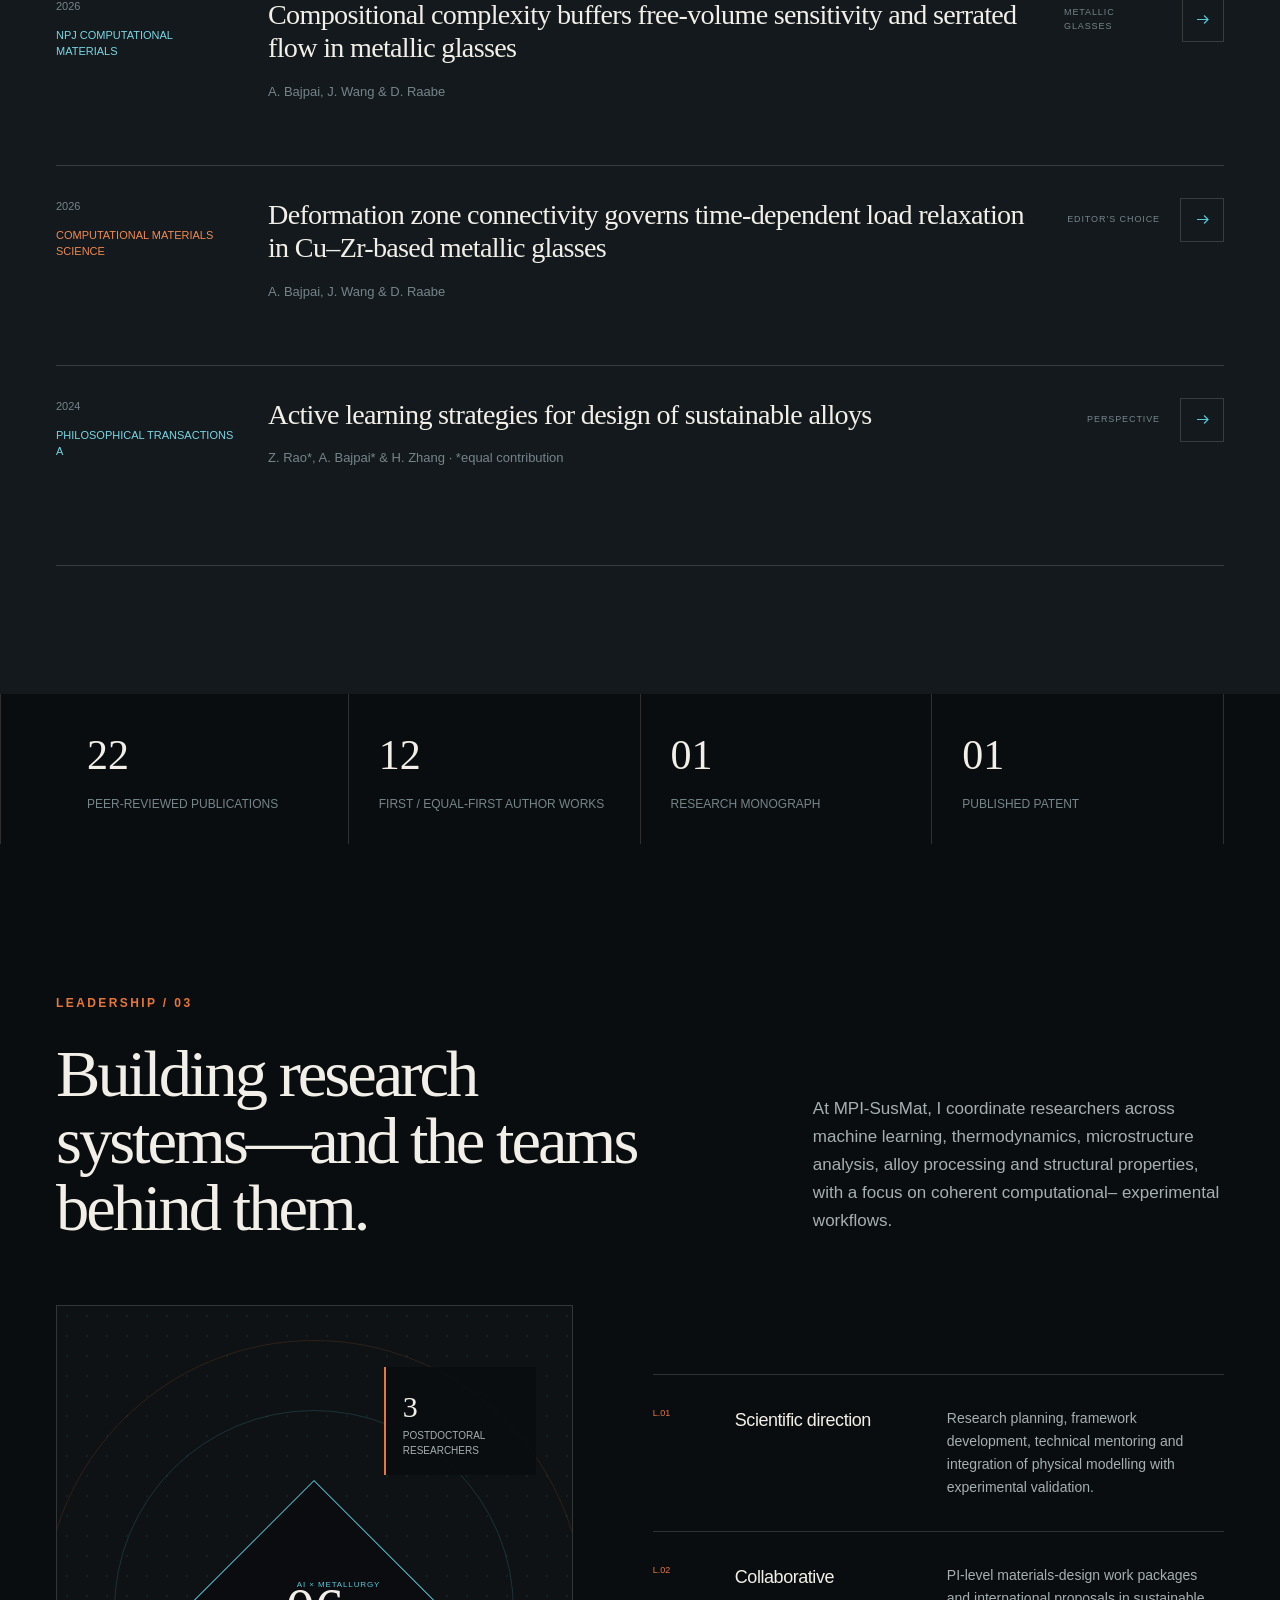
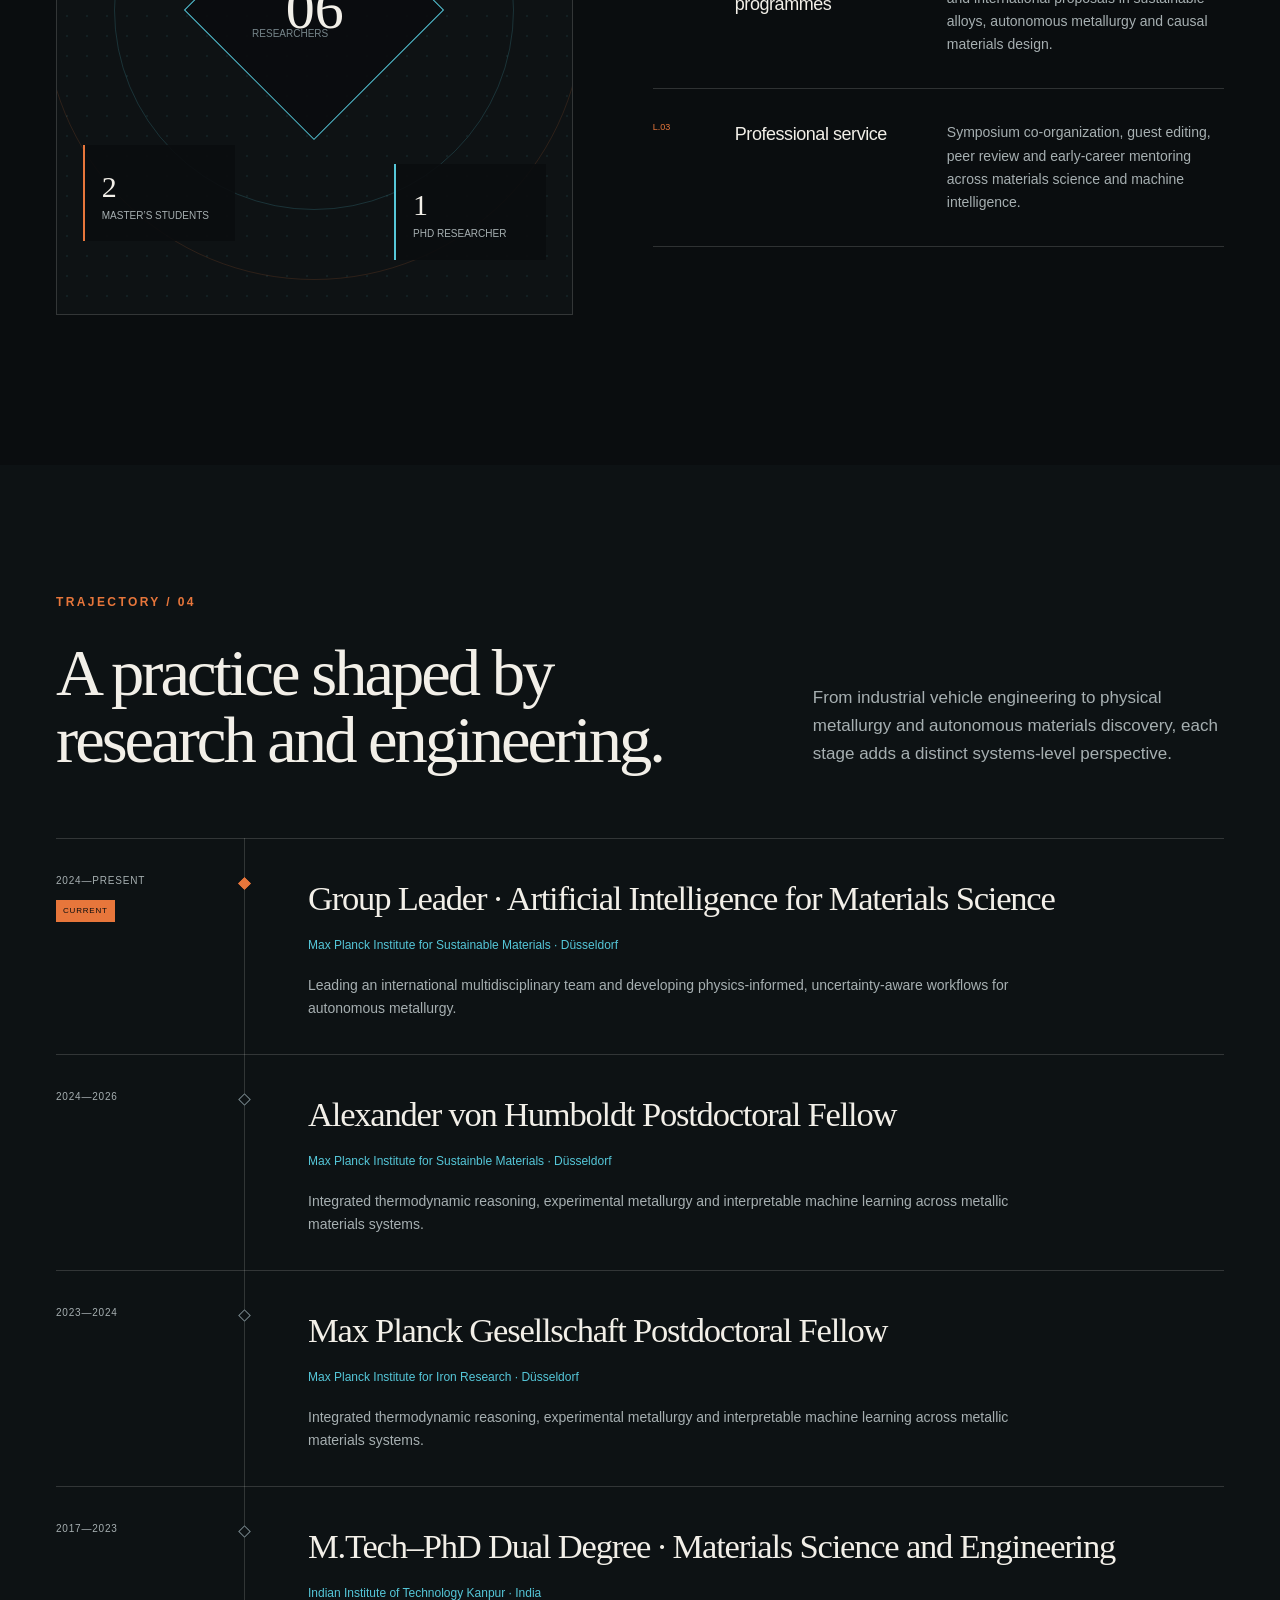
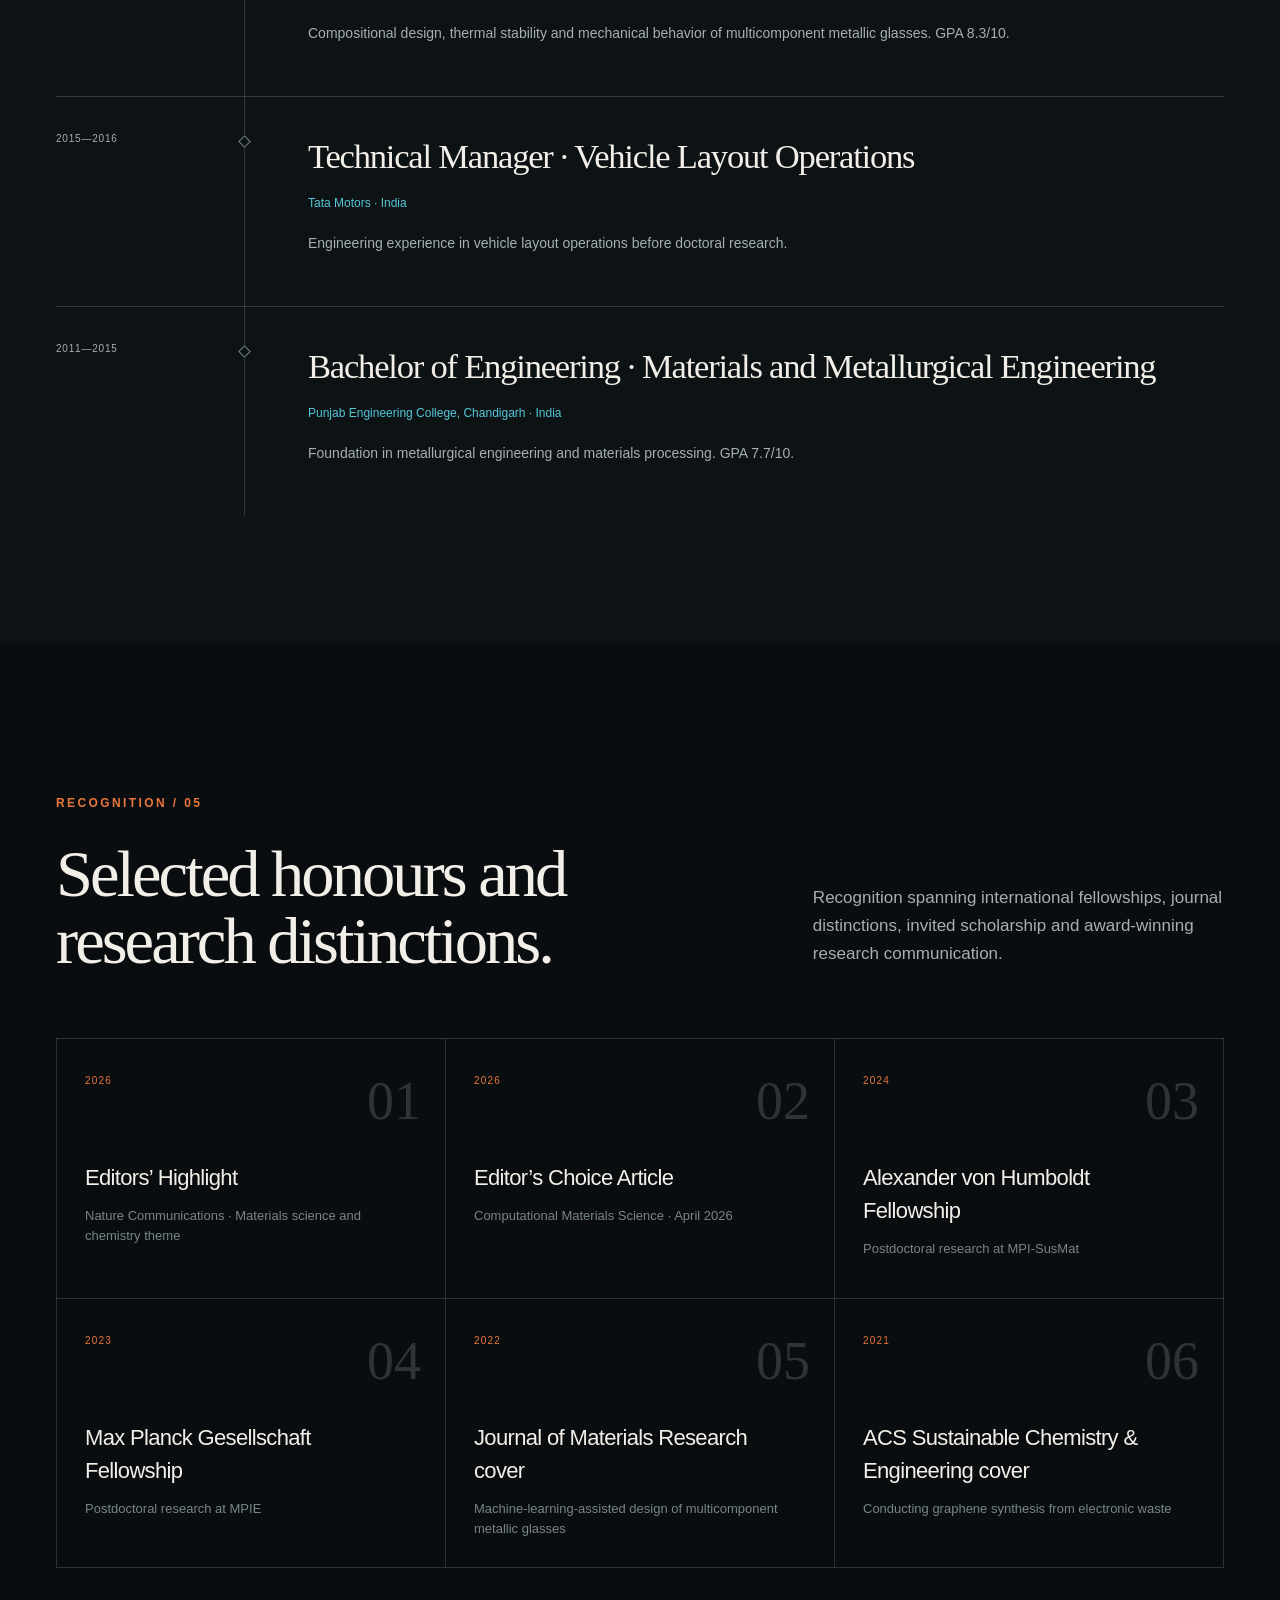
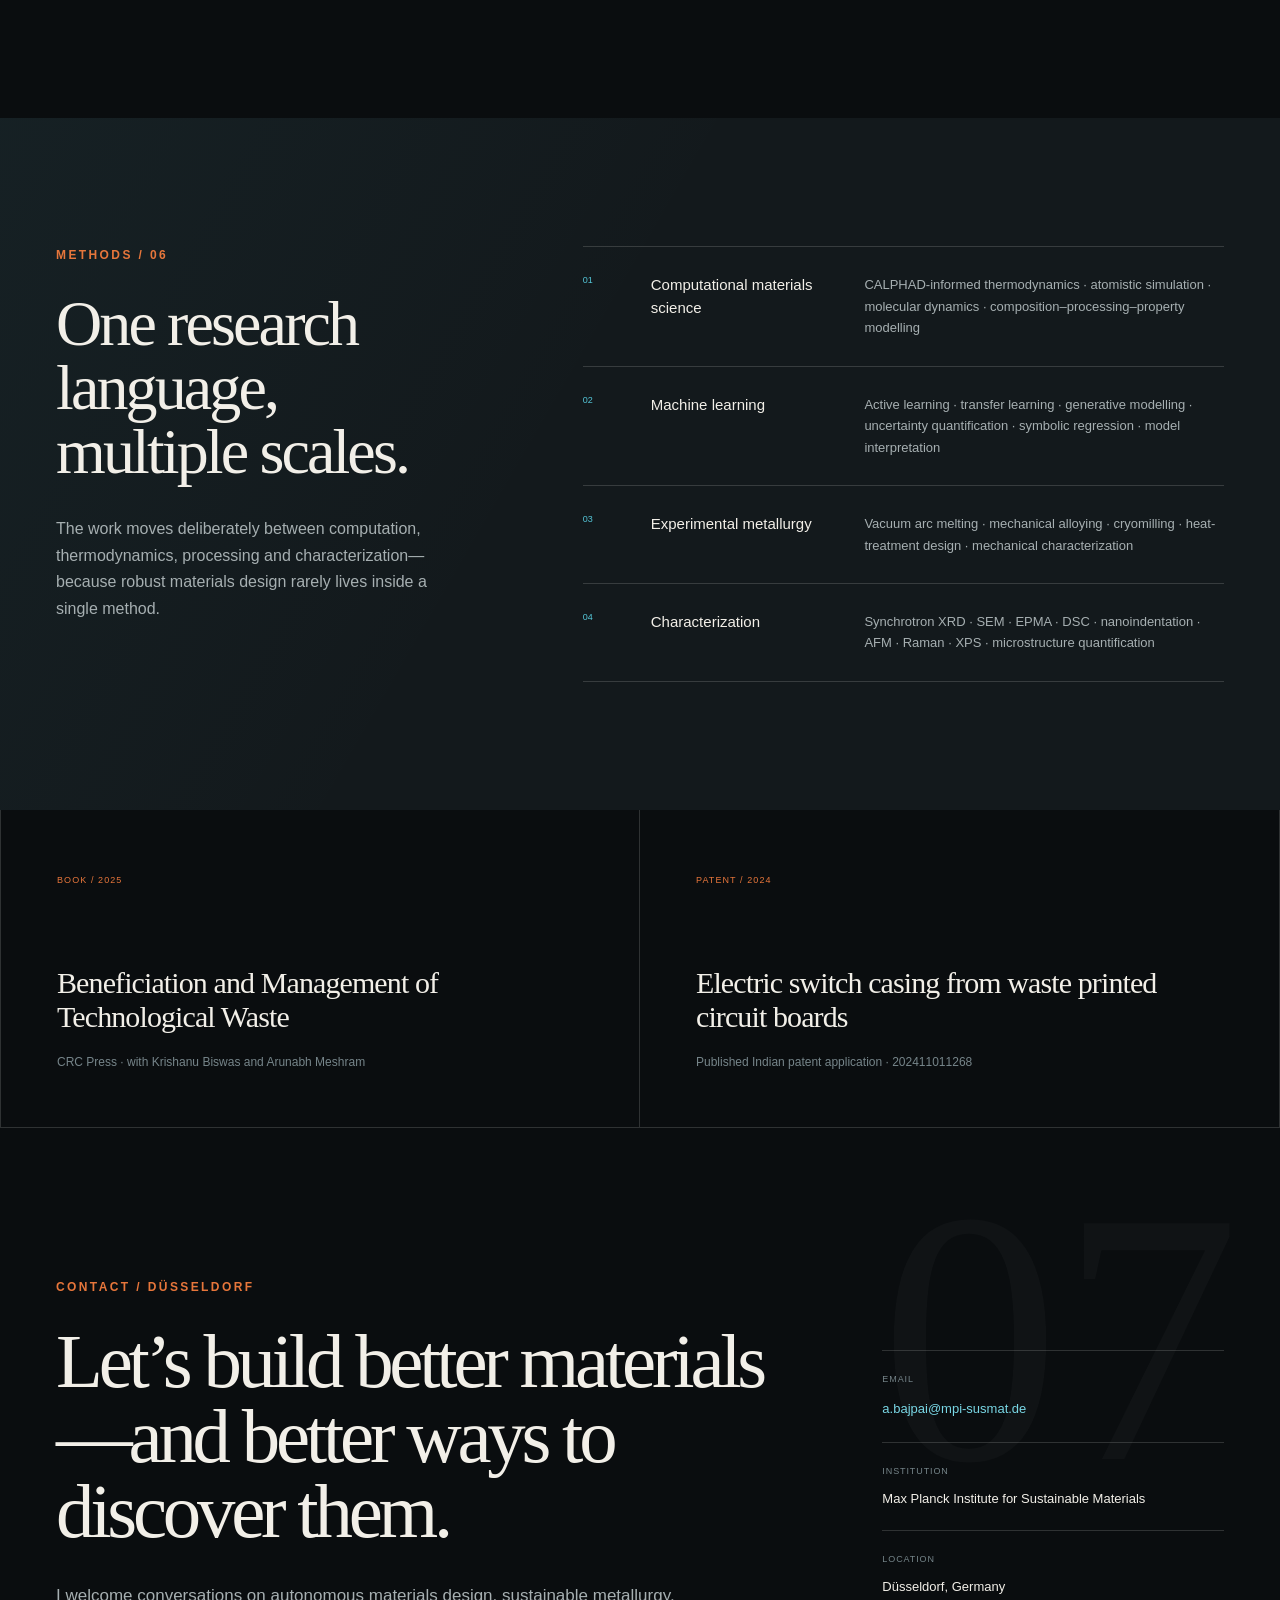
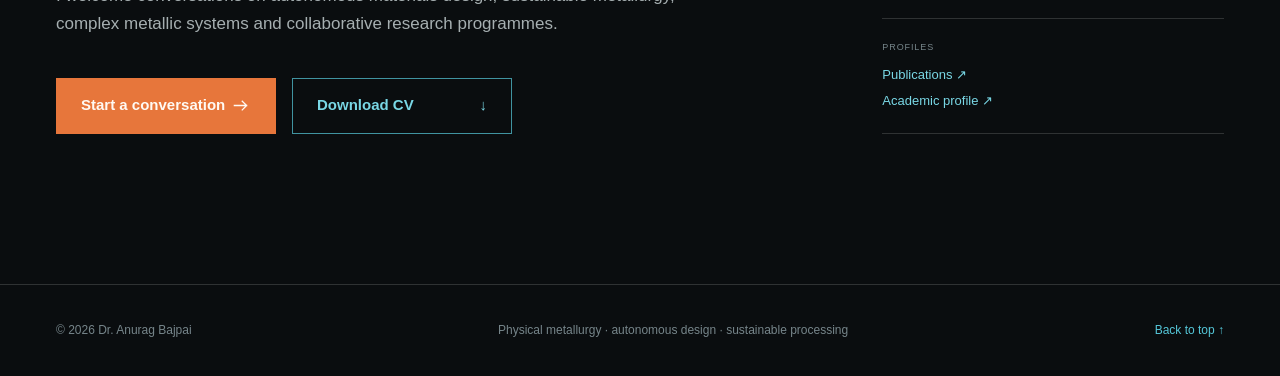
==== commit 409cd5f3: "Update index.html" ====
--- a/index.html
+++ b/index.html
@@ -298,7 +298,6 @@
           "Autonomous materials design",
           "Machine learning for materials science",
           "Sustainable metallurgy",
-          "Hydrogen-based direct reduction",
           "Metallic glasses"
         ]
       }
@@ -544,7 +543,7 @@
               </p>
             </div>
             <div class="pub-action">
-              <span>Volume 315</span
+              <span>Amorphous alloys</span
               ><a
                 href="https://doi.org/10.1016/j.actamat.2026.122394"
                 target="_blank"
@@ -592,7 +591,7 @@
               <p>A. Bajpai, J. Wang &amp; D. Raabe</p>
             </div>
             <div class="pub-action">
-              <span>Mechanistic ML</span
+              <span>Metallic Glasses</span
               ><a
                 href="https://doi.org/10.1038/s41524-025-01933-7"
                 target="_blank"
@@ -746,6 +745,18 @@
                 Leading an international multidisciplinary team and developing
                 physics-informed, uncertainty-aware workflows for autonomous
                 metallurgy.
+              </p>
+            </div>
+          </article>
+          <article class="">
+            <div class="timeline-period"><span>2024—2026</span></div>
+            <div>
+              <h3>Alexander von Humboldt Postdoctoral Fellow</h3>
+              <h4>Max Planck Institute for Sustainble Materials · Düsseldorf</h4>
+              <p>
+                Integrated thermodynamic reasoning, experimental metallurgy and
+                interpretable machine learning across metallic materials
+                systems.
               </p>
             </div>
           </article>
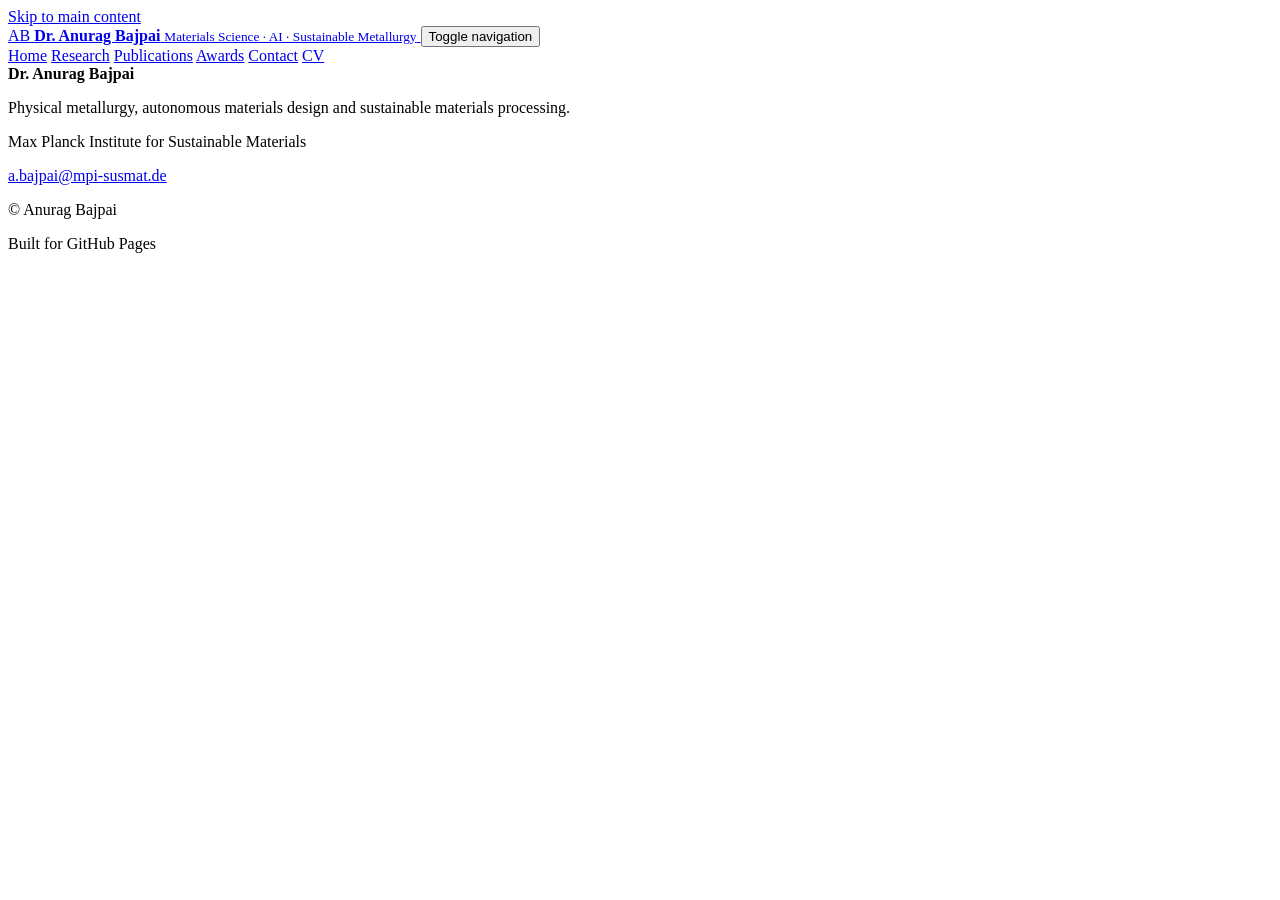
==== commit c129aa15: "Add files via upload" ====
--- a/index.html
+++ b/index.html
@@ -1,984 +1,100 @@
 <!doctype html>
 <html lang="en">
-  <head>
-    <meta charset="utf-8" />
-    <meta name="viewport" content="width=device-width, initial-scale=1" />
-    <link rel="stylesheet" href="./styles.css" />
-    <title>Dr. Anurag Bajpai | Materials Scientist</title>
-    <meta
-      name="description"
-      content="Materials scientist and Group Leader for Artificial Intelligence in Materials Science at the Max Planck Institute for Sustainable Materials."
-    />
-    <meta
-      name="keywords"
-      content="Anurag Bajpai,materials science,physical metallurgy,materials informatics,autonomous materials design,sustainable metallurgy,metallic glasses,green steel"
-    />
-    <meta name="author" content="Dr. Anurag Bajpai" />
-    <meta
-      property="og:title"
-      content="Dr. Anurag Bajpai | Materials Scientist"
-    />
-    <meta
-      property="og:description"
-      content="Physical metallurgy, autonomous materials design and sustainable processing."
-    />
-    <meta property="og:type" content="website" />
-    <meta name="twitter:card" content="summary" />
-    <meta
-      name="twitter:title"
-      content="Dr. Anurag Bajpai | Materials Scientist"
-    />
-    <meta
-      name="twitter:description"
-      content="Physical metallurgy, autonomous materials design and sustainable processing."
-    />
-    <link rel="shortcut icon" href="./favicon.svg" />
-    <link rel="icon" href="./favicon.svg" />
-    <link
-      rel="preload"
-      href="./assets/fonts/geist-8ac0455e797f/geist-ff2310f5.woff2"
-      as="font"
-      type="font/woff2"
-      crossorigin
-    />
-    <link
-      rel="preload"
-      href="./assets/fonts/geist-8ac0455e797f/geist-875ccdd4.woff2"
-      as="font"
-      type="font/woff2"
-      crossorigin
-    />
-    <link
-      rel="preload"
-      href="./assets/fonts/geist-8ac0455e797f/geist-52306abf.woff2"
-      as="font"
-      type="font/woff2"
-      crossorigin
-    />
-    <link
-      rel="preload"
-      href="./assets/fonts/geist-8ac0455e797f/geist-001175b1.woff2"
-      as="font"
-      type="font/woff2"
-      crossorigin
-    />
-    <link
-      rel="preload"
-      href="./assets/fonts/geist-8ac0455e797f/geist-98bbbccb.woff2"
-      as="font"
-      type="font/woff2"
-      crossorigin
-    />
-    <link
-      rel="preload"
-      href="./assets/fonts/geist-mono-00e989178794/geist-mono-f6b33328.woff2"
-      as="font"
-      type="font/woff2"
-      crossorigin
-    />
-    <link
-      rel="preload"
-      href="./assets/fonts/geist-mono-00e989178794/geist-mono-44e03052.woff2"
-      as="font"
-      type="font/woff2"
-      crossorigin
-    />
-    <link
-      rel="preload"
-      href="./assets/fonts/geist-mono-00e989178794/geist-mono-0638449e.woff2"
-      as="font"
-      type="font/woff2"
-      crossorigin
-    />
-    <link
-      rel="preload"
-      href="./assets/fonts/geist-mono-00e989178794/geist-mono-971fb274.woff2"
-      as="font"
-      type="font/woff2"
-      crossorigin
-    />
-    <link
-      rel="preload"
-      href="./assets/fonts/geist-mono-00e989178794/geist-mono-44745446.woff2"
-      as="font"
-      type="font/woff2"
-      crossorigin
-    />
-    <link
-      rel="preload"
-      href="./assets/fonts/geist-mono-00e989178794/geist-mono-013b2f2f.woff2"
-      as="font"
-      type="font/woff2"
-      crossorigin
-    />
-    <style data-vinext-fonts>
-      /* cyrillic-ext */
-      @font-face {
-        font-family: "Geist";
-        font-style: normal;
-        font-weight: 100 900;
-        font-display: swap;
-        src: url(./assets/fonts/geist-8ac0455e797f/geist-ff2310f5.woff2)
-          format("woff2");
-        unicode-range:
-          U+0460-052F, U+1C80-1C8A, U+20B4, U+2DE0-2DFF, U+A640-A69F,
-          U+FE2E-FE2F;
-      }
-      /* cyrillic */
-      @font-face {
-        font-family: "Geist";
-        font-style: normal;
-        font-weight: 100 900;
-        font-display: swap;
-        src: url(./assets/fonts/geist-8ac0455e797f/geist-875ccdd4.woff2)
-          format("woff2");
-        unicode-range: U+0301, U+0400-045F, U+0490-0491, U+04B0-04B1, U+2116;
-      }
-      /* vietnamese */
-      @font-face {
-        font-family: "Geist";
-        font-style: normal;
-        font-weight: 100 900;
-        font-display: swap;
-        src: url(./assets/fonts/geist-8ac0455e797f/geist-52306abf.woff2)
-          format("woff2");
-        unicode-range:
-          U+0102-0103, U+0110-0111, U+0128-0129, U+0168-0169, U+01A0-01A1,
-          U+01AF-01B0, U+0300-0301, U+0303-0304, U+0308-0309, U+0323, U+0329,
-          U+1EA0-1EF9, U+20AB;
-      }
-      /* latin-ext */
-      @font-face {
-        font-family: "Geist";
-        font-style: normal;
-        font-weight: 100 900;
-        font-display: swap;
-        src: url(./assets/fonts/geist-8ac0455e797f/geist-001175b1.woff2)
-          format("woff2");
-        unicode-range:
-          U+0100-02BA, U+02BD-02C5, U+02C7-02CC, U+02CE-02D7, U+02DD-02FF,
-          U+0304, U+0308, U+0329, U+1D00-1DBF, U+1E00-1E9F, U+1EF2-1EFF, U+2020,
-          U+20A0-20AB, U+20AD-20C0, U+2113, U+2C60-2C7F, U+A720-A7FF;
-      }
-      /* latin */
-      @font-face {
-        font-family: "Geist";
-        font-style: normal;
-        font-weight: 100 900;
-        font-display: swap;
-        src: url(./assets/fonts/geist-8ac0455e797f/geist-98bbbccb.woff2)
-          format("woff2");
-        unicode-range:
-          U+0000-00FF, U+0131, U+0152-0153, U+02BB-02BC, U+02C6, U+02DA, U+02DC,
-          U+0304, U+0308, U+0329, U+2000-206F, U+20AC, U+2122, U+2191, U+2193,
-          U+2212, U+2215, U+FEFF, U+FFFD;
-      }
+<head>
+  <meta charset="utf-8" />
+  <meta name="viewport" content="width=device-width, initial-scale=1" />
+  <meta name="theme-color" content="#8f1d24" />
+  <meta name="description" content="Academic website of Dr. Anurag Bajpai, materials scientist working at the interface of physical metallurgy, artificial intelligence, autonomous materials design and sustainable metallurgy." />
+  <meta name="keywords" content="Anurag Bajpai, materials science, artificial intelligence, physical metallurgy, sustainable metallurgy, metallic glasses, hydrogen reduction, alloy design" />
+  <meta name="author" content="Dr. Anurag Bajpai" />
+  <meta property="og:title" content="Dr. Anurag Bajpai | Materials Science and Artificial Intelligence" />
+  <meta property="og:description" content="Research in physics-informed materials design, sustainable metallurgy, metallic glasses, complex alloys and hydrogen-based reduction." />
+  <meta property="og:type" content="website" />
+  <meta property="og:image" content="assets/images/social-card.svg" />
+  <meta name="twitter:card" content="summary_large_image" />
+  <link rel="icon" href="assets/images/favicon.svg" type="image/svg+xml" />
+  <link rel="manifest" href="site.webmanifest" />
+  <link rel="stylesheet" href="assets/css/styles.css" />
+  <title>Dr. Anurag Bajpai | Materials Science and Artificial Intelligence</title>
+  <script type="application/ld+json">
+  {
+    "@context": "https://schema.org",
+    "@type": "Person",
+    "name": "Anurag Bajpai",
+    "honorificPrefix": "Dr.",
+    "jobTitle": "Group Leader, Artificial Intelligence for Materials Science",
+    "affiliation": {
+      "@type": "Organization",
+      "name": "Max Planck Institute for Sustainable Materials"
+    },
+    "email": "mailto:a.bajpai@mpi-susmat.de",
+    "url": "https://sites.google.com/view/dranuragbajpai",
+    "sameAs": [
+      "https://sites.google.com/view/dranuragbajpai",
+      "https://tinyurl.com/anuragbajpai"
+    ],
+    "knowsAbout": [
+      "Physical metallurgy",
+      "Artificial intelligence for materials science",
+      "Sustainable metallurgy",
+      "Bulk metallic glasses",
+      "Hydrogen-based direct reduction",
+      "Autonomous materials design"
+    ]
+  }
+  </script>
+</head>
+<body>
+  <a class="skip-link" href="#main-content">Skip to main content</a>
+  <header class="site-header" id="site-header">
+    <div class="container nav-shell">
+      <a class="brand" href="#home" aria-label="Dr. Anurag Bajpai home">
+        <span class="brand-mark" aria-hidden="true">AB</span>
+        <span class="brand-copy">
+          <strong>Dr. Anurag Bajpai</strong>
+          <small>Materials Science · AI · Sustainable Metallurgy</small>
+        </span>
+      </a>
+      <button class="menu-button" id="menu-button" type="button" aria-expanded="false" aria-controls="primary-navigation">
+        <span class="sr-only">Toggle navigation</span>
+        <span></span><span></span><span></span>
+      </button>
+      <nav class="primary-navigation" id="primary-navigation" aria-label="Primary navigation">
+        <a href="#home" data-route="home">Home</a>
+        <a href="#research" data-route="research">Research</a>
+        <a href="#publications" data-route="publications">Publications</a>
+        <a href="#awards" data-route="awards">Awards</a>
+        <a href="#contact" data-route="contact">Contact</a>
+        <a class="nav-cv" href="assets/docs/Anurag_Bajpai_CV.pdf" target="_blank" rel="noopener">CV</a>
+      </nav>
+    </div>
+  </header>
 
-      .__font_geist_0tvmz3h {
-        font-family: "Geist", sans-serif;
-      }
+  <main id="main-content" tabindex="-1">
+    <div id="app" aria-live="polite"></div>
+  </main>
 
-      .__variable_geist_0tvmz3h {
-        --font-geist-sans: "Geist", sans-serif;
-      }
+  <footer class="site-footer">
+    <div class="container footer-grid">
+      <div>
+        <strong>Dr. Anurag Bajpai</strong>
+        <p>Physical metallurgy, autonomous materials design and sustainable materials processing.</p>
+      </div>
+      <div>
+        <p>Max Planck Institute for Sustainable Materials</p>
+        <a href="mailto:a.bajpai@mpi-susmat.de">a.bajpai@mpi-susmat.de</a>
+      </div>
+      <div class="footer-meta">
+        <p>© <span id="current-year"></span> Anurag Bajpai</p>
+        <p>Built for GitHub Pages</p>
+      </div>
+    </div>
+  </footer>
 
-      /* cyrillic-ext */
-      @font-face {
-        font-family: "Geist Mono";
-        font-style: normal;
-        font-weight: 100 900;
-        font-display: swap;
-        src: url(./assets/fonts/geist-mono-00e989178794/geist-mono-f6b33328.woff2)
-          format("woff2");
-        unicode-range:
-          U+0460-052F, U+1C80-1C8A, U+20B4, U+2DE0-2DFF, U+A640-A69F,
-          U+FE2E-FE2F;
-      }
-      /* cyrillic */
-      @font-face {
-        font-family: "Geist Mono";
-        font-style: normal;
-        font-weight: 100 900;
-        font-display: swap;
-        src: url(./assets/fonts/geist-mono-00e989178794/geist-mono-44e03052.woff2)
-          format("woff2");
-        unicode-range: U+0301, U+0400-045F, U+0490-0491, U+04B0-04B1, U+2116;
-      }
-      /* symbols2 */
-      @font-face {
-        font-family: "Geist Mono";
-        font-style: normal;
-        font-weight: 100 900;
-        font-display: swap;
-        src: url(./assets/fonts/geist-mono-00e989178794/geist-mono-0638449e.woff2)
-          format("woff2");
-        unicode-range:
-          U+2000-2001, U+2004-2008, U+200A, U+23B8-23BD, U+2500-259F;
-      }
-      /* vietnamese */
-      @font-face {
-        font-family: "Geist Mono";
-        font-style: normal;
-        font-weight: 100 900;
-        font-display: swap;
-        src: url(./assets/fonts/geist-mono-00e989178794/geist-mono-971fb274.woff2)
-          format("woff2");
-        unicode-range:
-          U+0102-0103, U+0110-0111, U+0128-0129, U+0168-0169, U+01A0-01A1,
-          U+01AF-01B0, U+0300-0301, U+0303-0304, U+0308-0309, U+0323, U+0329,
-          U+1EA0-1EF9, U+20AB;
-      }
-      /* latin-ext */
-      @font-face {
-        font-family: "Geist Mono";
-        font-style: normal;
-        font-weight: 100 900;
-        font-display: swap;
-        src: url(./assets/fonts/geist-mono-00e989178794/geist-mono-44745446.woff2)
-          format("woff2");
-        unicode-range:
-          U+0100-02BA, U+02BD-02C5, U+02C7-02CC, U+02CE-02D7, U+02DD-02FF,
-          U+0304, U+0308, U+0329, U+1D00-1DBF, U+1E00-1E9F, U+1EF2-1EFF, U+2020,
-          U+20A0-20AB, U+20AD-20C0, U+2113, U+2C60-2C7F, U+A720-A7FF;
-      }
-      /* latin */
-      @font-face {
-        font-family: "Geist Mono";
-        font-style: normal;
-        font-weight: 100 900;
-        font-display: swap;
-        src: url(./assets/fonts/geist-mono-00e989178794/geist-mono-013b2f2f.woff2)
-          format("woff2");
-        unicode-range:
-          U+0000-00FF, U+0131, U+0152-0153, U+02BB-02BC, U+02C6, U+02DA, U+02DC,
-          U+0304, U+0308, U+0329, U+2000-206F, U+20AC, U+2122, U+2191, U+2193,
-          U+2212, U+2215, U+FEFF, U+FFFD;
-      }
-
-      .__font_geist_mono_1diim1n {
-        font-family: "Geist Mono", sans-serif;
-      }
-
-      .__variable_geist_mono_1diim1n {
-        --font-geist-mono: "Geist Mono", sans-serif;
-      }
-    </style>
-  </head>
-  <body
-    class="__variable_geist_0tvmz3h __variable_geist_mono_1diim1n antialiased"
-  >
-    <script type="application/ld+json">
-      {
-        "@context": "https://schema.org",
-        "@type": "Person",
-        "name": "Dr. Anurag Bajpai",
-        "jobTitle": "Group Leader, Artificial Intelligence for Materials Science",
-        "affiliation": {
-          "@type": "Organization",
-          "name": "Max Planck Institute for Sustainable Materials"
-        },
-        "email": "mailto:a.bajpai@mpi-susmat.de",
-        "address": {
-          "@type": "PostalAddress",
-          "addressLocality": "Düsseldorf",
-          "addressCountry": "Germany"
-        },
-        "alumniOf": [
-          {
-            "@type": "CollegeOrUniversity",
-            "name": "Indian Institute of Technology Kanpur"
-          },
-          {
-            "@type": "CollegeOrUniversity",
-            "name": "Punjab Engineering College"
-          }
-        ],
-        "knowsAbout": [
-          "Physical metallurgy",
-          "Autonomous materials design",
-          "Machine learning for materials science",
-          "Sustainable metallurgy",
-          "Metallic glasses"
-        ]
-      }
-    </script>
-    <a class="skip-link" href="#main">Skip to main content</a>
-    <header class="site-header">
-      <a class="wordmark" href="#top" aria-label="Anurag Bajpai, home"
-        ><span>AB</span><strong>Anurag Bajpai</strong></a
-      >
-      <nav class="desktop-nav" aria-label="Primary navigation">
-        <a href="#research">Research</a><a href="#publications">Publications</a
-        ><a href="#leadership">Leadership</a><a href="#contact">Contact</a
-        ><a class="nav-cv" href="./Anurag-Bajpai-CV.pdf" download=""
-          >CV <span aria-hidden="true">↘</span></a
-        >
-      </nav>
-      <details class="mobile-nav">
-        <summary aria-label="Open navigation">Menu</summary>
-        <nav aria-label="Mobile navigation">
-          <a href="#research">Research</a
-          ><a href="#publications">Publications</a
-          ><a href="#leadership">Leadership</a><a href="#contact">Contact</a
-          ><a href="./Anurag-Bajpai-CV.pdf" download="">Download CV</a>
-        </nav>
-      </details>
-    </header>
-    <main id="main">
-      <section class="hero" id="top">
-        <div class="hero-copy">
-          <p class="eyebrow reveal r1">Materials scientist · Düsseldorf</p>
-          <h1 class="reveal r2">
-            Designing metals that <em>learn, adapt,</em> and endure.
-          </h1>
-          <p class="hero-deck reveal r3">
-            Group Leader for Artificial Intelligence in Materials Science at the
-            Max Planck Institute for Sustainable Materials—bridging physical
-            metallurgy, autonomous materials design and sustainable processing.
-          </p>
-          <div class="hero-actions reveal r4">
-            <a class="button primary" href="#research"
-              >Explore research
-              <svg viewBox="0 0 24 24" aria-hidden="true">
-                <path d="M5 12h14M14 7l5 5-5 5"></path></svg></a
-            ><a class="button secondary" href="#publications"
-              >View publications
-              <svg viewBox="0 0 24 24" aria-hidden="true">
-                <path d="M5 12h14M14 7l5 5-5 5"></path></svg
-            ></a>
-          </div>
-          <div class="proof-strip reveal r5" aria-label="Selected journals">
-            <span>Nature Communications</span><i></i
-            ><span>Advanced Science</span><i></i><span>Acta Materialia</span>
-          </div>
-        </div>
-        <div
-          class="atlas-visual"
-          role="img"
-          aria-label="Abstract metallographic atlas illustrating crystalline grains, phase regions and orientation measurements"
-        >
-          <div class="atlas-grid" aria-hidden="true">
-            <span class="grain g1 copper"><small>FCC</small></span
-            ><span class="grain g2"></span
-            ><span class="grain g3 cyan"><small>BCC</small></span
-            ><span class="grain g4"></span><span class="grain g5"></span
-            ><span class="grain g6 copper"></span><span class="grain g7"></span
-            ><span class="grain g8 cyan"><small>BCC</small></span
-            ><span class="grain g9"></span><span class="grain g10"></span
-            ><span class="grain g11 copper"></span
-            ><span class="grain g12"></span><span class="grain g13"></span
-            ><span class="grain g14 cyan"><small>FCC</small></span
-            ><span class="grain g15"></span><span class="grain g16"></span
-            ><span class="grain g17 copper"></span
-            ><span class="grain g18"></span>
-          </div>
-          <svg class="atlas-contours" viewBox="0 0 700 780" aria-hidden="true">
-            <path
-              d="M34 86C118 25 221 58 294 24c91-42 182 6 238 77 48 61 122 79 135 155"
-            ></path>
-            <path
-              d="M11 193c76-53 154-22 233-56 88-38 178-22 233 45 69 85 146 93 189 181"
-            ></path>
-            <path
-              d="M8 623c89-37 185-22 252 28 73 55 169 45 234-15 55-51 124-56 188-16"
-            ></path>
-            <path d="M84 740c85-74 193-75 283-12 65 46 173 29 238-37"></path>
-          </svg>
-          <div class="axis-marker" aria-hidden="true">
-            <span class="axis-y">[001]</span><span class="axis-x">[010]</span
-            ><i></i>
-          </div>
-          <div class="phase-key" aria-hidden="true">
-            <span><i class="key-copper"></i> FCC</span
-            ><span><i class="key-cyan"></i> BCC</span>
-          </div>
-          <div class="scale-bar" aria-hidden="true">
-            <span>10 μm</span><i></i>
-          </div>
-          <div class="atlas-readout" aria-hidden="true">
-            <span>ORIENTATION FIELD</span><strong>Δθ 0.8–4.6°</strong>
-          </div>
-        </div>
-        <a class="scroll-cue" href="#research"
-          ><span>Scroll to research</span><i aria-hidden="true"></i
-        ></a>
-      </section>
-      <section class="section research-section" id="research">
-        <div class="section-heading">
-          <div>
-            <p class="section-kicker">Research atlas / 01</p>
-            <h2>From physical mechanisms to autonomous discovery.</h2>
-          </div>
-          <p>
-            My research connects metallurgical insight with modern computational
-            intelligence. The goal is not prediction alone, but experimentally
-            grounded design rules that remain interpretable, transferable and
-            useful.
-          </p>
-        </div>
-        <div class="research-grid">
-          <article class="research-card">
-            <span class="card-index">R.01</span>
-            <div>
-              <h3>Autonomous materials design</h3>
-              <p>
-                Physics-informed, uncertainty-aware and generative learning
-                frameworks that connect composition, processing, microstructure
-                and performance.
-              </p>
-            </div>
-            <ul aria-label="Autonomous materials design topics">
-              <li>Active learning</li>
-              <li>Inverse design</li>
-              <li>Uncertainty</li>
-            </ul>
-          </article>
-          <article class="research-card">
-            <span class="card-index">R.02</span>
-            <div>
-              <h3>Sustainable metallurgy</h3>
-              <p>
-                Scrap-tolerant alloy design, circular processing and
-                machine-guided strategies that reduce reliance on primary
-                critical resources.
-              </p>
-            </div>
-            <ul aria-label="Sustainable metallurgy topics">
-              <li>Circular alloys</li>
-              <li>Residual Cu</li>
-              <li>Critical materials</li>
-            </ul>
-          </article>
-          <article class="research-card">
-            <span class="card-index">R.03</span>
-            <div>
-              <h3>Green steelmaking</h3>
-              <p>
-                Mechanistically interpretable models of hydrogen-based direct
-                reduction, bridging transformation kinetics and process
-                intensification.
-              </p>
-            </div>
-            <ul aria-label="Green steelmaking topics">
-              <li>HyDR</li>
-              <li>Kinetics</li>
-              <li>Constitutive learning</li>
-            </ul>
-          </article>
-          <article class="research-card">
-            <span class="card-index">R.04</span>
-            <div>
-              <h3>Complex metallic systems</h3>
-              <p>
-                Composition–structure–property relations in metallic glasses,
-                high-entropy alloys and other compositionally complex materials.
-              </p>
-            </div>
-            <ul aria-label="Complex metallic systems topics">
-              <li>Metallic glasses</li>
-              <li>HEAs</li>
-              <li>Mechanical behavior</li>
-            </ul>
-          </article>
-        </div>
-      </section>
-      <section class="section publications-section" id="publications">
-        <div class="section-heading publication-heading">
-          <div>
-            <p class="section-kicker">Selected work / 02</p>
-            <h2>Research built across disciplinary boundaries.</h2>
-          </div>
-          <a
-            class="text-link"
-            href="https://tinyurl.com/anuragbajpai"
-            target="_blank"
-            rel="noreferrer"
-            >Complete publication profile
-            <svg viewBox="0 0 24 24" aria-hidden="true">
-              <path d="M5 12h14M14 7l5 5-5 5"></path></svg
-          ></a>
-        </div>
-        <div class="publication-list">
-          <article class="publication">
-            <div class="pub-meta">
-              <span>2026</span
-              ><strong class="copper">Nature Communications</strong>
-            </div>
-            <div class="pub-copy">
-              <h3>
-                Attention-enhanced variational learning for physically informed
-                discovery of exceptionally hard multicomponent bulk metallic
-                glasses
-              </h3>
-              <p>
-                A. Bajpai, J. Wang, B. Ratzker, B. M. Sesen, F. Kark &amp; D.
-                Raabe
-              </p>
-            </div>
-            <div class="pub-action">
-              <span>Editors’ Highlight</span
-              ><a
-                href="https://doi.org/10.1038/s41467-026-73008-0"
-                target="_blank"
-                rel="noreferrer"
-                aria-label="Open publication: Attention-enhanced variational learning for physically informed discovery of exceptionally hard multicomponent bulk metallic glasses"
-                ><svg viewBox="0 0 24 24" aria-hidden="true">
-                  <path d="M5 12h14M14 7l5 5-5 5"></path></svg
-              ></a>
-            </div>
-          </article>
-          <article class="publication">
-            <div class="pub-meta">
-              <span>2026</span><strong class="cyan">Acta Materialia</strong>
-            </div>
-            <div class="pub-copy">
-              <h3>
-                Coupled influence of structural relaxation and compositional
-                complexity on deformation behavior and intermittent plasticity
-                in Cu–Zr-based metallic glasses
-              </h3>
-              <p>
-                A. Bajpai, J. Wang, B. Ratzker, R. Miyar, H. Holz, N. P. Gurao,
-                K. Biswas &amp; D. Raabe
-              </p>
-            </div>
-            <div class="pub-action">
-              <span>Amorphous alloys</span
-              ><a
-                href="https://doi.org/10.1016/j.actamat.2026.122394"
-                target="_blank"
-                rel="noreferrer"
-                aria-label="Open publication: Coupled influence of structural relaxation and compositional complexity on deformation behavior and intermittent plasticity in Cu–Zr-based metallic glasses"
-                ><svg viewBox="0 0 24 24" aria-hidden="true">
-                  <path d="M5 12h14M14 7l5 5-5 5"></path></svg
-              ></a>
-            </div>
-          </article>
-          <article class="publication">
-            <div class="pub-meta">
-              <span>2026</span><strong class="copper">Advanced Science</strong>
-            </div>
-            <div class="pub-copy">
-              <h3>
-                Physics-constrained constitutive learning of rate-limiting
-                timescales for efficient hydrogen-based direct reduction for
-                green steelmaking
-              </h3>
-              <p>A. Bajpai, B. Ratzker, P. Cavaliere &amp; D. Raabe</p>
-            </div>
-            <div class="pub-action">
-              <span>Green steel</span
-              ><a
-                href="https://doi.org/10.1002/advs.75498"
-                target="_blank"
-                rel="noreferrer"
-                aria-label="Open publication: Physics-constrained constitutive learning of rate-limiting timescales for efficient hydrogen-based direct reduction for green steelmaking"
-                ><svg viewBox="0 0 24 24" aria-hidden="true">
-                  <path d="M5 12h14M14 7l5 5-5 5"></path></svg
-              ></a>
-            </div>
-          </article>
-          <article class="publication">
-            <div class="pub-meta">
-              <span>2026</span
-              ><strong class="cyan">npj Computational Materials</strong>
-            </div>
-            <div class="pub-copy">
-              <h3>
-                Compositional complexity buffers free-volume sensitivity and
-                serrated flow in metallic glasses
-              </h3>
-              <p>A. Bajpai, J. Wang &amp; D. Raabe</p>
-            </div>
-            <div class="pub-action">
-              <span>Metallic Glasses</span
-              ><a
-                href="https://doi.org/10.1038/s41524-025-01933-7"
-                target="_blank"
-                rel="noreferrer"
-                aria-label="Open publication: Compositional complexity buffers free-volume sensitivity and serrated flow in metallic glasses"
-                ><svg viewBox="0 0 24 24" aria-hidden="true">
-                  <path d="M5 12h14M14 7l5 5-5 5"></path></svg
-              ></a>
-            </div>
-          </article>
-          <article class="publication">
-            <div class="pub-meta">
-              <span>2026</span
-              ><strong class="copper">Computational Materials Science</strong>
-            </div>
-            <div class="pub-copy">
-              <h3>
-                Deformation zone connectivity governs time-dependent load
-                relaxation in Cu–Zr-based metallic glasses
-              </h3>
-              <p>A. Bajpai, J. Wang &amp; D. Raabe</p>
-            </div>
-            <div class="pub-action">
-              <span>Editor’s Choice</span
-              ><a
-                href="https://doi.org/10.1016/j.commatsci.2026.114716"
-                target="_blank"
-                rel="noreferrer"
-                aria-label="Open publication: Deformation zone connectivity governs time-dependent load relaxation in Cu–Zr-based metallic glasses"
-                ><svg viewBox="0 0 24 24" aria-hidden="true">
-                  <path d="M5 12h14M14 7l5 5-5 5"></path></svg
-              ></a>
-            </div>
-          </article>
-          <article class="publication">
-            <div class="pub-meta">
-              <span>2024</span
-              ><strong class="cyan">Philosophical Transactions A</strong>
-            </div>
-            <div class="pub-copy">
-              <h3>
-                Active learning strategies for design of sustainable alloys
-              </h3>
-              <p>Z. Rao*, A. Bajpai* &amp; H. Zhang · *equal contribution</p>
-            </div>
-            <div class="pub-action">
-              <span>Perspective</span
-              ><a
-                href="https://doi.org/10.1098/rsta.2023.0242"
-                target="_blank"
-                rel="noreferrer"
-                aria-label="Open publication: Active learning strategies for design of sustainable alloys"
-                ><svg viewBox="0 0 24 24" aria-hidden="true">
-                  <path d="M5 12h14M14 7l5 5-5 5"></path></svg
-              ></a>
-            </div>
-          </article>
-        </div>
-      </section>
-      <section class="slice-end" aria-label="Research profile summary">
-        <p><span>22</span> peer-reviewed publications</p>
-        <p><span>12</span> first / equal-first author works</p>
-        <p><span>01</span> research monograph</p>
-        <p><span>01</span> published patent</p>
-      </section>
-      <section class="section leadership-section" id="leadership">
-        <div class="section-heading">
-          <div>
-            <p class="section-kicker">Leadership / 03</p>
-            <h2>Building research systems—and the teams behind them.</h2>
-          </div>
-          <p>
-            At MPI-SusMat, I coordinate researchers across machine learning,
-            thermodynamics, microstructure analysis, alloy processing and
-            structural properties, with a focus on coherent computational–
-            experimental workflows.
-          </p>
-        </div>
-        <div class="leadership-grid">
-          <div class="team-figure" aria-label="Current team composition">
-            <div class="team-core">
-              <span>AI × metallurgy</span><strong>06</strong
-              ><small>researchers</small>
-            </div>
-            <div class="team-orbit postdocs">
-              <strong>3</strong><span>Postdoctoral researchers</span>
-            </div>
-            <div class="team-orbit phd">
-              <strong>1</strong><span>PhD researcher</span>
-            </div>
-            <div class="team-orbit masters">
-              <strong>2</strong><span>Master’s students</span>
-            </div>
-          </div>
-          <div class="leadership-copy">
-            <article>
-              <span>L.01</span>
-              <h3>Scientific direction</h3>
-              <p>
-                Research planning, framework development, technical mentoring
-                and integration of physical modelling with experimental
-                validation.
-              </p>
-            </article>
-            <article>
-              <span>L.02</span>
-              <h3>Collaborative programmes</h3>
-              <p>
-                PI-level materials-design work packages and international
-                proposals in sustainable alloys, autonomous metallurgy and
-                causal materials design.
-              </p>
-            </article>
-            <article>
-              <span>L.03</span>
-              <h3>Professional service</h3>
-              <p>
-                Symposium co-organization, guest editing, peer review and
-                early-career mentoring across materials science and machine
-                intelligence.
-              </p>
-            </article>
-          </div>
-        </div>
-      </section>
-      <section class="section journey-section" id="experience">
-        <div class="section-heading">
-          <div>
-            <p class="section-kicker">Trajectory / 04</p>
-            <h2>A practice shaped by research and engineering.</h2>
-          </div>
-          <p>
-            From industrial vehicle engineering to physical metallurgy and
-            autonomous materials discovery, each stage adds a distinct
-            systems-level perspective.
-          </p>
-        </div>
-        <div class="timeline">
-          <article class="current">
-            <div class="timeline-period">
-              <span>2024—present</span><i>Current</i>
-            </div>
-            <div>
-              <h3>
-                Group Leader · Artificial Intelligence for Materials Science
-              </h3>
-              <h4>
-                Max Planck Institute for Sustainable Materials · Düsseldorf
-              </h4>
-              <p>
-                Leading an international multidisciplinary team and developing
-                physics-informed, uncertainty-aware workflows for autonomous
-                metallurgy.
-              </p>
-            </div>
-          </article>
-          <article class="">
-            <div class="timeline-period"><span>2024—2026</span></div>
-            <div>
-              <h3>Alexander von Humboldt Postdoctoral Fellow</h3>
-              <h4>Max Planck Institute for Sustainble Materials · Düsseldorf</h4>
-              <p>
-                Integrated thermodynamic reasoning, experimental metallurgy and
-                interpretable machine learning across metallic materials
-                systems.
-              </p>
-            </div>
-          </article>
-          <article class="">
-            <div class="timeline-period"><span>2023—2024</span></div>
-            <div>
-              <h3>Max Planck Gesellschaft Postdoctoral Fellow</h3>
-              <h4>Max Planck Institute for Iron Research · Düsseldorf</h4>
-              <p>
-                Integrated thermodynamic reasoning, experimental metallurgy and
-                interpretable machine learning across metallic materials
-                systems.
-              </p>
-            </div>
-          </article>
-          <article class="">
-            <div class="timeline-period"><span>2017—2023</span></div>
-            <div>
-              <h3>
-                M.Tech–PhD Dual Degree · Materials Science and Engineering
-              </h3>
-              <h4>Indian Institute of Technology Kanpur · India</h4>
-              <p>
-                Compositional design, thermal stability and mechanical behavior
-                of multicomponent metallic glasses. GPA 8.3/10.
-              </p>
-            </div>
-          </article>
-          <article class="">
-            <div class="timeline-period"><span>2015—2016</span></div>
-            <div>
-              <h3>Technical Manager · Vehicle Layout Operations</h3>
-              <h4>Tata Motors · India</h4>
-              <p>
-                Engineering experience in vehicle layout operations before
-                doctoral research.
-              </p>
-            </div>
-          </article>
-          <article class="">
-            <div class="timeline-period"><span>2011—2015</span></div>
-            <div>
-              <h3>
-                Bachelor of Engineering · Materials and Metallurgical
-                Engineering
-              </h3>
-              <h4>Punjab Engineering College, Chandigarh · India</h4>
-              <p>
-                Foundation in metallurgical engineering and materials
-                processing. GPA 7.7/10.
-              </p>
-            </div>
-          </article>
-        </div>
-      </section>
-      <section class="section recognition-section" id="recognition">
-        <div class="section-heading">
-          <div>
-            <p class="section-kicker">Recognition / 05</p>
-            <h2>Selected honours and research distinctions.</h2>
-          </div>
-          <p>
-            Recognition spanning international fellowships, journal
-            distinctions, invited scholarship and award-winning research
-            communication.
-          </p>
-        </div>
-        <div class="recognition-grid">
-          <article>
-            <span>01</span><time>2026</time>
-            <h3>Editors’ Highlight</h3>
-            <p>Nature Communications · Materials science and chemistry theme</p>
-          </article>
-          <article>
-            <span>02</span><time>2026</time>
-            <h3>Editor’s Choice Article</h3>
-            <p>Computational Materials Science · April 2026</p>
-          </article>
-          <article>
-            <span>03</span><time>2024</time>
-            <h3>Alexander von Humboldt Fellowship</h3>
-            <p>Postdoctoral research at MPI-SusMat</p>
-          </article>
-          <article>
-            <span>04</span><time>2023</time>
-            <h3>Max Planck Gesellschaft Fellowship</h3>
-            <p>Postdoctoral research at MPIE</p>
-          </article>
-          <article>
-            <span>05</span><time>2022</time>
-            <h3>Journal of Materials Research cover</h3>
-            <p>
-              Machine-learning-assisted design of multicomponent metallic
-              glasses
-            </p>
-          </article>
-          <article>
-            <span>06</span><time>2021</time>
-            <h3>ACS Sustainable Chemistry &amp; Engineering cover</h3>
-            <p>Conducting graphene synthesis from electronic waste</p>
-          </article>
-        </div>
-      </section>
-      <section class="section methods-section" id="methods">
-        <div class="methods-intro">
-          <p class="section-kicker">Methods / 06</p>
-          <h2>One research language, multiple scales.</h2>
-          <p>
-            The work moves deliberately between computation, thermodynamics,
-            processing and characterization—because robust materials design
-            rarely lives inside a single method.
-          </p>
-        </div>
-        <div class="expertise-list">
-          <article>
-            <span>01</span>
-            <h3>Computational materials science</h3>
-            <p>
-              CALPHAD-informed thermodynamics · atomistic simulation · molecular
-              dynamics · composition–processing–property modelling
-            </p>
-          </article>
-          <article>
-            <span>02</span>
-            <h3>Machine learning</h3>
-            <p>
-              Active learning · transfer learning · generative modelling ·
-              uncertainty quantification · symbolic regression · model
-              interpretation
-            </p>
-          </article>
-          <article>
-            <span>03</span>
-            <h3>Experimental metallurgy</h3>
-            <p>
-              Vacuum arc melting · mechanical alloying · cryomilling ·
-              heat-treatment design · mechanical characterization
-            </p>
-          </article>
-          <article>
-            <span>04</span>
-            <h3>Characterization</h3>
-            <p>
-              Synchrotron XRD · SEM · EPMA · DSC · nanoindentation · AFM · Raman
-              · XPS · microstructure quantification
-            </p>
-          </article>
-        </div>
-      </section>
-      <section class="output-band" aria-label="Additional scholarly output">
-        <article>
-          <span>BOOK / 2025</span>
-          <h3>Beneficiation and Management of Technological Waste</h3>
-          <p>CRC Press · with Krishanu Biswas and Arunabh Meshram</p>
-        </article>
-        <article>
-          <span>PATENT / 2024</span>
-          <h3>Electric switch casing from waste printed circuit boards</h3>
-          <p>Published Indian patent application · 202411011268</p>
-        </article>
-      </section>
-      <section class="contact-section" id="contact">
-        <div class="contact-number" aria-hidden="true">07</div>
-        <div class="contact-copy">
-          <p class="section-kicker">Contact / Düsseldorf</p>
-          <h2>
-            Let’s build better materials—and better ways to discover them.
-          </h2>
-          <p>
-            I welcome conversations on autonomous materials design, sustainable
-            metallurgy, complex metallic systems and collaborative research
-            programmes.
-          </p>
-          <div class="contact-actions">
-            <a class="button primary" href="mailto:a.bajpai@mpi-susmat.de"
-              >Start a conversation
-              <svg viewBox="0 0 24 24" aria-hidden="true">
-                <path d="M5 12h14M14 7l5 5-5 5"></path></svg></a
-            ><a
-              class="button secondary"
-              href="./Anurag-Bajpai-CV.pdf"
-              download=""
-              >Download CV <span aria-hidden="true">↓</span></a
-            >
-          </div>
-        </div>
-        <div class="contact-details">
-          <div>
-            <span>Email</span
-            ><a href="mailto:a.bajpai@mpi-susmat.de">a.bajpai@mpi-susmat.de</a>
-          </div>
-          <div>
-            <span>Institution</span>
-            <p>Max Planck Institute for Sustainable Materials</p>
-          </div>
-          <div>
-            <span>Location</span>
-            <p>Düsseldorf, Germany</p>
-          </div>
-          <div>
-            <span>Profiles</span>
-            <p>
-              <a
-                href="https://tinyurl.com/anuragbajpai"
-                target="_blank"
-                rel="noreferrer"
-                >Publications ↗</a
-              ><a
-                href="https://sites.google.com/view/dranuragbajpai"
-                target="_blank"
-                rel="noreferrer"
-                >Academic profile ↗</a
-              >
-            </p>
-          </div>
-        </div>
-      </section>
-    </main>
-    <footer class="site-footer">
-      <p>© 2026 Dr. Anurag Bajpai</p>
-      <p>Physical metallurgy · autonomous design · sustainable processing</p>
-      <a href="#top">Back to top ↑</a>
-    </footer>
-  </body>
+  <noscript>
+    <div class="noscript">This website requires JavaScript to render its tabbed content. Please enable JavaScript.</div>
+  </noscript>
+  <script src="assets/js/data.js"></script>
+  <script src="assets/js/app.js"></script>
+</body>
 </html>
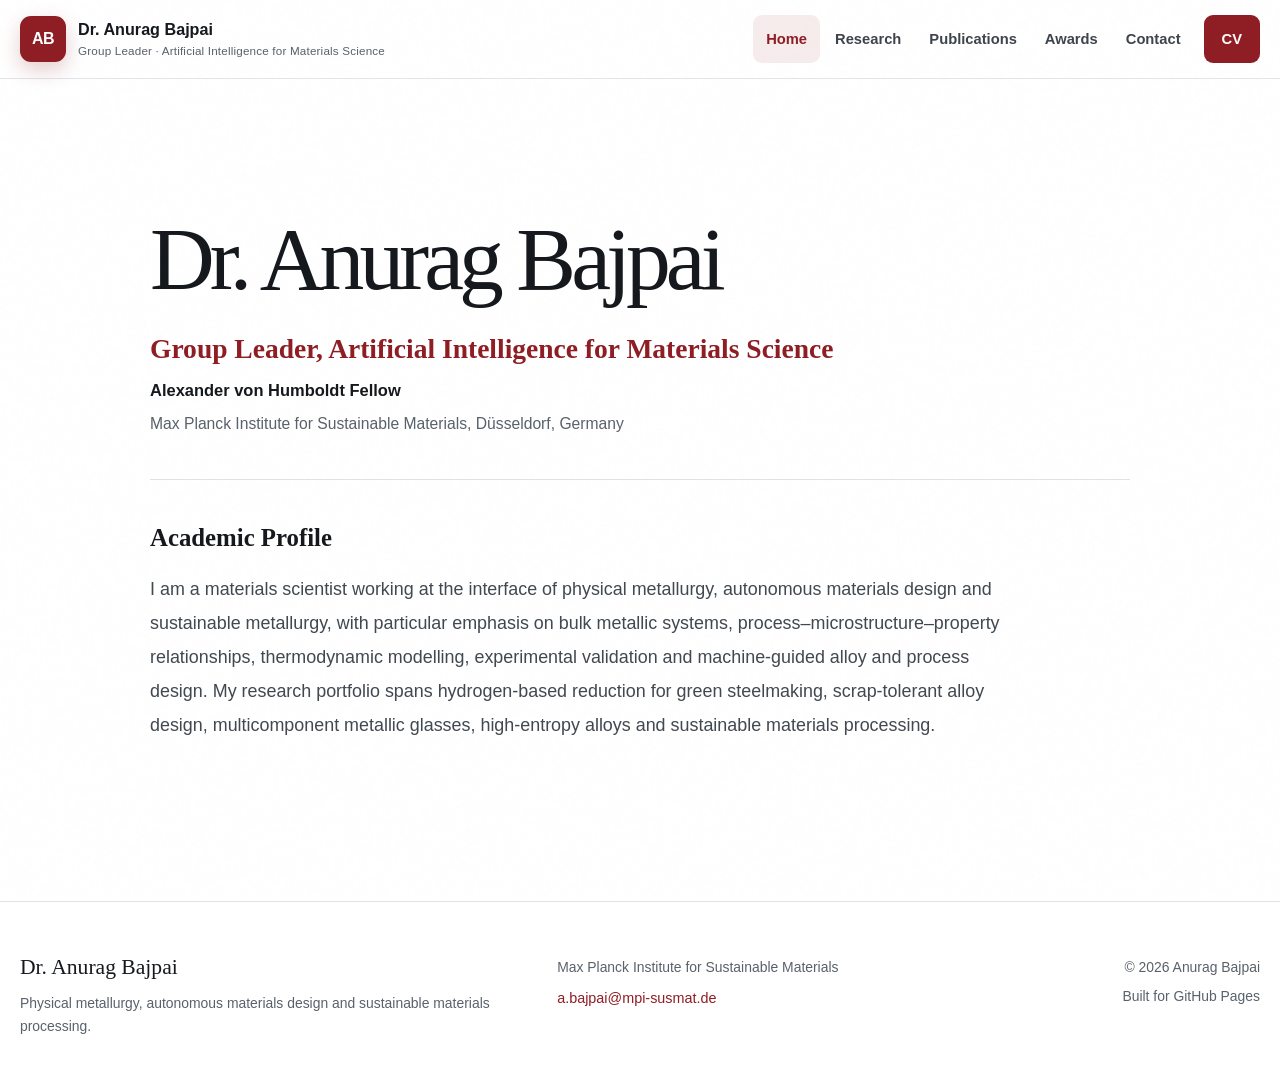
==== commit 4b0593c6: "Add files via upload" ====
--- a/index.html
+++ b/index.html
@@ -52,7 +52,7 @@
         <span class="brand-mark" aria-hidden="true">AB</span>
         <span class="brand-copy">
           <strong>Dr. Anurag Bajpai</strong>
-          <small>Materials Science · AI · Sustainable Metallurgy</small>
+          <small>Group Leader · Artificial Intelligence for Materials Science</small>
         </span>
       </a>
       <button class="menu-button" id="menu-button" type="button" aria-expanded="false" aria-controls="primary-navigation">
--- a/assets/css/styles.css
+++ b/assets/css/styles.css
@@ -0,0 +1,433 @@
+:root {
+  --accent: #8f1d24;
+  --accent-dark: #681218;
+  --accent-soft: #f7ecec;
+  --ink: #15181c;
+  --muted: #59616b;
+  --line: #dfe3e8;
+  --surface: #ffffff;
+  --surface-soft: #f6f7f8;
+  --dark: #171a1f;
+  --dark-soft: #20242b;
+  --max-width: 1240px;
+  --shadow-sm: 0 8px 25px rgba(20, 24, 30, 0.06);
+  --shadow-lg: 0 24px 65px rgba(20, 24, 30, 0.13);
+  --radius: 18px;
+  --transition: 180ms ease;
+}
+
+* { box-sizing: border-box; }
+html { scroll-behavior: smooth; }
+body {
+  margin: 0;
+  color: var(--ink);
+  background: var(--surface);
+  font-family: Inter, ui-sans-serif, -apple-system, BlinkMacSystemFont, "Segoe UI", Roboto, Helvetica, Arial, sans-serif;
+  font-size: 16px;
+  line-height: 1.65;
+  -webkit-font-smoothing: antialiased;
+}
+body::before {
+  content: "";
+  position: fixed;
+  inset: 0;
+  pointer-events: none;
+  opacity: .018;
+  background-image: url("data:image/svg+xml,%3Csvg viewBox='0 0 160 160' xmlns='http://www.w3.org/2000/svg'%3E%3Cfilter id='n'%3E%3CfeTurbulence type='fractalNoise' baseFrequency='.9' numOctaves='3' stitchTiles='stitch'/%3E%3C/filter%3E%3Crect width='100%25' height='100%25' filter='url(%23n)' opacity='.7'/%3E%3C/svg%3E");
+  z-index: 9999;
+}
+a { color: inherit; }
+img, svg { max-width: 100%; }
+button, input, select, textarea { font: inherit; }
+button { cursor: pointer; }
+svg { width: 1.05em; height: 1.05em; fill: none; stroke: currentColor; stroke-width: 1.8; stroke-linecap: round; stroke-linejoin: round; }
+.container { width: min(calc(100% - 40px), var(--max-width)); margin-inline: auto; }
+.sr-only { position: absolute; width: 1px; height: 1px; padding: 0; margin: -1px; overflow: hidden; clip: rect(0,0,0,0); white-space: nowrap; border: 0; }
+.skip-link { position: fixed; top: -100px; left: 20px; z-index: 10000; background: var(--dark); color: white; padding: 10px 16px; border-radius: 8px; transition: top var(--transition); }
+.skip-link:focus { top: 12px; }
+
+.site-header {
+  position: sticky;
+  top: 0;
+  z-index: 1000;
+  background: rgba(255,255,255,.94);
+  border-bottom: 1px solid rgba(223,227,232,.9);
+  backdrop-filter: blur(14px);
+}
+.nav-shell { min-height: 78px; display: flex; align-items: center; justify-content: space-between; gap: 28px; }
+.brand { display: inline-flex; align-items: center; gap: 12px; text-decoration: none; min-width: 250px; }
+.brand-mark { display: grid; place-items: center; width: 46px; height: 46px; background: var(--accent); color: white; font-weight: 800; letter-spacing: -.04em; border-radius: 11px; box-shadow: 0 8px 20px rgba(143,29,36,.22); }
+.brand-copy { display: flex; flex-direction: column; line-height: 1.2; }
+.brand-copy strong { font-size: 1.01rem; }
+.brand-copy small { color: var(--muted); margin-top: 4px; font-size: .73rem; letter-spacing: .015em; }
+.primary-navigation { display: flex; align-items: center; gap: 2px; }
+.primary-navigation a { position: relative; padding: 12px 13px; text-decoration: none; color: #3e444c; font-size: .92rem; font-weight: 650; border-radius: 9px; transition: color var(--transition), background var(--transition); }
+.primary-navigation a:hover, .primary-navigation a.active { color: var(--accent); background: var(--accent-soft); }
+.primary-navigation .nav-cv { margin-left: 8px; background: var(--accent); color: white; padding-inline: 18px; }
+.primary-navigation .nav-cv:hover { background: var(--accent-dark); color: white; }
+.menu-button { display: none; width: 44px; height: 42px; padding: 9px; border: 0; border-radius: 8px; background: var(--surface-soft); }
+.menu-button span:not(.sr-only) { display: block; height: 2px; background: var(--ink); margin: 5px 0; }
+
+.hero { position: relative; overflow: hidden; min-height: 670px; display: grid; align-items: center; background: linear-gradient(115deg, #fff 0%, #fff 54%, #f7f3f3 54%, #f2eeee 100%); }
+.hero::after { content: ""; position: absolute; width: 630px; height: 630px; border: 1px solid rgba(143,29,36,.09); border-radius: 50%; right: -220px; top: 20px; box-shadow: 0 0 0 95px rgba(143,29,36,.025), 0 0 0 190px rgba(143,29,36,.018); }
+.hero-grid { position: relative; z-index: 1; display: grid; grid-template-columns: minmax(0,1.08fr) minmax(390px,.92fr); align-items: center; gap: 80px; padding-block: 78px; }
+.eyebrow { margin: 0 0 14px; color: var(--accent); text-transform: uppercase; letter-spacing: .16em; font-size: .73rem; line-height: 1.4; font-weight: 800; }
+.hero h1 { margin: 0; max-width: 790px; font-family: Georgia, "Times New Roman", serif; font-size: clamp(3rem, 5.5vw, 5.5rem); line-height: .99; font-weight: 500; letter-spacing: -.055em; }
+.hero h1 span { color: var(--accent); }
+.hero-lead { max-width: 760px; margin: 28px 0 0; color: #4e555d; font-size: 1.13rem; line-height: 1.78; }
+.hero-actions { display: flex; flex-wrap: wrap; gap: 12px; margin-top: 32px; }
+.button { display: inline-flex; align-items: center; justify-content: center; gap: 10px; min-height: 48px; padding: 11px 20px; border: 1px solid transparent; border-radius: 10px; text-decoration: none; font-weight: 750; transition: transform var(--transition), background var(--transition), border-color var(--transition), color var(--transition); }
+.button:hover { transform: translateY(-2px); }
+.button.primary { background: var(--accent); color: white; }
+.button.primary:hover { background: var(--accent-dark); }
+.button.secondary { background: white; border-color: #cbd0d6; color: #31363d; }
+.button.secondary:hover { border-color: var(--accent); color: var(--accent); }
+.hero-affiliation { display: flex; flex-direction: column; margin-top: 33px; padding-left: 18px; border-left: 3px solid var(--accent); color: var(--muted); font-size: .92rem; }
+.hero-affiliation strong { color: var(--ink); }
+.hero-visual { min-height: 510px; display: grid; place-items: center; }
+.portrait-card { position: relative; width: min(100%, 440px); min-height: 485px; padding: 42px; overflow: hidden; border-radius: 24px; background: var(--dark); color: white; box-shadow: var(--shadow-lg); display: flex; flex-direction: column; justify-content: flex-end; }
+.portrait-card::before { content: ""; position: absolute; inset: 0; background: radial-gradient(circle at 72% 22%, rgba(194,67,75,.45), transparent 27%), linear-gradient(145deg, transparent 30%, rgba(255,255,255,.04)); }
+.portrait-monogram { position: absolute; z-index: 2; top: 48px; left: 48px; display: grid; place-items: center; width: 126px; height: 126px; border: 1px solid rgba(255,255,255,.38); border-radius: 50%; color: white; font-family: Georgia, serif; font-size: 3.2rem; letter-spacing: -.08em; background: rgba(255,255,255,.04); backdrop-filter: blur(6px); }
+.portrait-copy { position: relative; z-index: 2; }
+.portrait-label { margin: 0 0 9px; color: #e9a6aa; font-size: .75rem; font-weight: 800; text-transform: uppercase; letter-spacing: .14em; }
+.portrait-copy h2 { margin: 0 0 14px; font-family: Georgia, serif; font-size: 2.15rem; line-height: 1.1; font-weight: 500; }
+.portrait-copy p:last-child { margin: 0; color: #cfd3d8; }
+.research-orbits span { position: absolute; border: 1px solid rgba(255,255,255,.14); border-radius: 50%; }
+.research-orbits span:nth-child(1) { width: 290px; height: 290px; right: -80px; top: -65px; }
+.research-orbits span:nth-child(2) { width: 185px; height: 185px; right: -25px; top: -13px; }
+.research-orbits span:nth-child(3) { width: 22px; height: 22px; right: 52px; top: 68px; border: 0; background: #d16b72; box-shadow: 0 0 32px #d16b72; }
+
+.stats-strip { border-top: 1px solid var(--line); border-bottom: 1px solid var(--line); background: #fff; }
+.stats-grid { display: grid; grid-template-columns: repeat(4, 1fr); }
+.stat { display: flex; align-items: center; gap: 16px; min-height: 120px; padding: 22px 26px; border-right: 1px solid var(--line); }
+.stat:first-child { border-left: 1px solid var(--line); }
+.stat strong { color: var(--accent); font-family: Georgia, serif; font-size: 2.65rem; font-weight: 500; line-height: 1; }
+.stat span { max-width: 145px; color: var(--muted); font-size: .86rem; line-height: 1.45; }
+
+.section { padding-block: 96px; }
+.section-muted { background: var(--surface-soft); }
+.section-dark { background: var(--dark); color: white; }
+.section-heading { margin-bottom: 38px; }
+.section-heading h2 { margin: 0; max-width: 760px; font-family: Georgia, serif; font-size: clamp(2.1rem, 3.5vw, 3.55rem); line-height: 1.08; font-weight: 500; letter-spacing: -.035em; }
+.section-heading > p:not(.eyebrow) { color: var(--muted); max-width: 620px; }
+.split-heading { display: flex; align-items: end; justify-content: space-between; gap: 40px; }
+.split-heading > p, .split-heading > .text-link { max-width: 430px; margin: 0 0 4px; }
+.section-heading.light h2 { color: white; }
+.section-heading.light .eyebrow { color: #eaa1a5; }
+.text-link { display: inline-flex; align-items: center; gap: 8px; color: var(--accent); font-weight: 750; text-decoration: none; }
+.theme-preview-grid { display: grid; grid-template-columns: repeat(4, 1fr); border: 1px solid var(--line); border-radius: var(--radius); overflow: hidden; }
+.theme-preview { min-height: 300px; padding: 34px 28px; border-right: 1px solid var(--line); display: flex; flex-direction: column; transition: background var(--transition), transform var(--transition); }
+.theme-preview:last-child { border-right: 0; }
+.theme-preview:hover { background: var(--surface-soft); }
+.theme-number { color: var(--accent); font-weight: 800; font-size: .78rem; letter-spacing: .12em; }
+.theme-preview h3 { margin: auto 0 10px; font-family: Georgia, serif; font-size: 1.65rem; line-height: 1.15; font-weight: 500; }
+.theme-preview p { margin: 0; color: var(--muted); }
+.theme-preview a { margin-top: 25px; display: inline-flex; align-items: center; gap: 8px; color: var(--accent); text-decoration: none; font-weight: 700; font-size: .9rem; }
+.two-column { display: grid; grid-template-columns: 1.05fr .95fr; gap: 80px; align-items: start; }
+.large-copy { margin: 0 0 28px; max-width: 720px; font-family: Georgia, serif; font-size: 1.55rem; line-height: 1.45; color: #30353a; }
+.check-list { display: grid; gap: 13px; margin: 0; padding: 0; list-style: none; }
+.check-list li { position: relative; padding-left: 27px; color: var(--muted); }
+.check-list li::before { content: ""; position: absolute; left: 0; top: .62em; width: 10px; height: 10px; border: 2px solid var(--accent); border-radius: 50%; }
+.profile-panel { padding: 42px; border-radius: var(--radius); background: white; box-shadow: var(--shadow-sm); border-top: 4px solid var(--accent); }
+.panel-kicker { margin: 0 0 16px; color: var(--accent); font-weight: 800; font-size: .75rem; text-transform: uppercase; letter-spacing: .14em; }
+.profile-panel h3 { margin: 0; font-family: Georgia, serif; font-size: 2rem; line-height: 1.2; font-weight: 500; }
+.profile-panel > p:not(.panel-kicker) { margin-top: 8px; color: var(--muted); }
+.profile-panel dl { margin: 30px 0 0; }
+.profile-panel dl div { padding: 17px 0; border-top: 1px solid var(--line); }
+.profile-panel dt { color: var(--muted); font-size: .78rem; font-weight: 750; text-transform: uppercase; letter-spacing: .09em; }
+.profile-panel dd { margin: 4px 0 0; }
+.highlight-grid { display: grid; grid-template-columns: repeat(3, 1fr); gap: 22px; }
+.highlight-card { min-height: 250px; padding: 30px; border: 1px solid var(--line); border-radius: var(--radius); box-shadow: var(--shadow-sm); }
+.highlight-card > span { color: var(--accent); font-weight: 800; }
+.highlight-card h3 { margin: 36px 0 13px; font-family: Georgia, serif; font-size: 1.55rem; line-height: 1.2; font-weight: 500; }
+.highlight-card p { margin: 0; color: var(--muted); }
+.timeline-grid { display: grid; grid-template-columns: 1fr 1fr; gap: 80px; }
+.timeline-title { margin: 0 0 27px; color: #e9a6aa; text-transform: uppercase; letter-spacing: .12em; font-size: .76rem; }
+.timeline-item { position: relative; padding: 0 0 34px 26px; border-left: 1px solid #444a53; }
+.timeline-item::before { content: ""; position: absolute; left: -5px; top: 6px; width: 9px; height: 9px; border-radius: 50%; background: #d45d65; }
+.timeline-item span { color: #e9a6aa; font-size: .78rem; font-weight: 750; }
+.timeline-item h4 { margin: 8px 0 3px; font-family: Georgia, serif; font-size: 1.38rem; font-weight: 500; line-height: 1.25; }
+.timeline-item p { margin: 7px 0 0; color: #bac0c7; }
+.timeline-item .timeline-org { color: white; font-weight: 700; }
+
+.page-hero { min-height: 420px; display: grid; align-items: end; padding: 90px 0 65px; background: linear-gradient(125deg, var(--dark), #242830); color: white; position: relative; overflow: hidden; }
+.page-hero::after { content: ""; position: absolute; width: 460px; height: 460px; right: -100px; top: -170px; border: 1px solid rgba(255,255,255,.1); border-radius: 50%; box-shadow: 0 0 0 80px rgba(255,255,255,.025), 0 0 0 160px rgba(255,255,255,.018); }
+.page-hero-inner { position: relative; z-index: 1; }
+.page-hero .eyebrow { color: #e7a0a5; }
+.page-hero h1 { margin: 0; max-width: 900px; font-family: Georgia, serif; font-size: clamp(3rem, 6vw, 5.4rem); line-height: 1; font-weight: 500; letter-spacing: -.05em; }
+.page-intro { max-width: 800px; margin: 25px 0 0; color: #c5c9ce; font-size: 1.1rem; }
+
+.research-stack { display: grid; gap: 25px; }
+.research-card { position: relative; display: grid; grid-template-columns: 74px minmax(0,1fr) 300px; gap: 30px; align-items: stretch; min-height: 410px; padding: 38px; border: 1px solid var(--line); border-radius: var(--radius); overflow: hidden; box-shadow: var(--shadow-sm); }
+.research-index { color: var(--accent); font-size: .82rem; font-weight: 850; letter-spacing: .1em; }
+.research-subtitle { margin: 0 0 8px; color: var(--accent); font-size: .76rem; font-weight: 800; text-transform: uppercase; letter-spacing: .12em; }
+.research-body h2 { margin: 0; font-family: Georgia, serif; font-size: 2.45rem; line-height: 1.1; font-weight: 500; }
+.research-body > p:not(.research-subtitle) { margin: 20px 0 0; color: var(--muted); max-width: 760px; }
+.research-meta-grid { display: grid; grid-template-columns: 1fr 1fr; gap: 28px; margin-top: 29px; }
+.research-meta-grid h3 { margin: 0 0 10px; font-size: .78rem; text-transform: uppercase; letter-spacing: .11em; }
+.research-meta-grid ul { margin: 0; padding: 0; list-style: none; }
+.research-meta-grid li { padding: 5px 0; color: var(--muted); font-size: .91rem; }
+.research-meta-grid li::before { content: "—"; margin-right: 8px; color: var(--accent); }
+.research-graphic { position: relative; min-height: 300px; border-radius: 14px; overflow: hidden; background: var(--dark); }
+.research-graphic span { position: absolute; border-radius: 50%; }
+.graphic-1 { background: linear-gradient(140deg, #1b1e23, #56242a); }
+.graphic-1 span { border: 1px solid rgba(255,255,255,.2); }
+.graphic-1 span:nth-child(1){width:210px;height:210px;left:45px;top:35px}.graphic-1 span:nth-child(2){width:120px;height:120px;left:90px;top:80px}.graphic-1 span:nth-child(3){width:18px;height:18px;background:#e9a6aa;left:143px;top:130px;box-shadow:0 0 24px #e9a6aa}.graphic-1 span:nth-child(4){width:7px;height:7px;background:white;left:58px;top:50px}
+.graphic-2 { background: linear-gradient(150deg, #261d1e, #7f3036); }
+.graphic-2 span { width: 90px; height: 90px; border-radius: 12px; background: rgba(255,255,255,.1); transform: rotate(32deg); }
+.graphic-2 span:nth-child(1){left:40px;top:45px}.graphic-2 span:nth-child(2){left:135px;top:90px}.graphic-2 span:nth-child(3){left:70px;top:175px}.graphic-2 span:nth-child(4){left:180px;top:190px;width:48px;height:48px;background:#e3a4a8}
+.graphic-3 { background: radial-gradient(circle at 35% 35%, #9e4650 0 4%, transparent 5%), radial-gradient(circle at 68% 68%, #d18d92 0 3%, transparent 4%), radial-gradient(circle at 50% 52%, #69242b, #1b1e23 65%); }
+.graphic-3 span { border: 1px solid rgba(255,255,255,.18); }
+.graphic-3 span:nth-child(1){width:220px;height:130px;left:35px;top:60px;border-radius:50%}.graphic-3 span:nth-child(2){width:180px;height:240px;left:55px;top:30px;border-radius:50%}.graphic-3 span:nth-child(3){width:8px;height:8px;background:white;left:85px;top:95px}.graphic-3 span:nth-child(4){width:10px;height:10px;background:#e7a0a5;right:60px;bottom:68px}
+.graphic-4 { background: linear-gradient(135deg, #15181c 0 45%, #7c2a31 45% 52%, #252a31 52% 100%); }
+.graphic-4 span { width: 10px; height: 10px; background: #e3a4a8; box-shadow: 0 0 18px #e3a4a8; }
+.graphic-4 span:nth-child(1){left:45px;top:55px}.graphic-4 span:nth-child(2){right:65px;top:80px}.graphic-4 span:nth-child(3){left:100px;bottom:70px}.graphic-4 span:nth-child(4){right:95px;bottom:55px}
+.workflow { display: grid; grid-template-columns: repeat(4, 1fr); border-top: 1px solid var(--line); border-bottom: 1px solid var(--line); }
+.workflow-step { padding: 31px 25px; border-right: 1px solid var(--line); }
+.workflow-step:last-child { border-right: 0; }
+.workflow-step > span { display: grid; place-items: center; width: 36px; height: 36px; border-radius: 50%; color: white; background: var(--accent); font-weight: 800; }
+.workflow-step h3 { margin: 30px 0 9px; font-family: Georgia, serif; font-size: 1.35rem; font-weight: 500; }
+.workflow-step p { margin: 0; color: var(--muted); font-size: .93rem; }
+
+.publication-toolbar { position: sticky; top: 78px; z-index: 50; display: grid; grid-template-columns: minmax(300px,1fr) 170px 220px auto; gap: 12px; align-items: center; padding: 16px; margin-bottom: 28px; border: 1px solid var(--line); border-radius: 14px; background: rgba(255,255,255,.96); box-shadow: var(--shadow-sm); backdrop-filter: blur(10px); }
+.search-field { position: relative; }
+.search-field svg { position: absolute; left: 15px; top: 50%; transform: translateY(-50%); color: var(--muted); }
+.publication-toolbar input, .publication-toolbar select { width: 100%; min-height: 46px; border: 1px solid #cfd4da; border-radius: 9px; background: white; color: var(--ink); padding: 9px 13px; outline: none; }
+.publication-toolbar input { padding-left: 44px; }
+.publication-toolbar input:focus, .publication-toolbar select:focus, .contact-form input:focus, .contact-form textarea:focus { border-color: var(--accent); box-shadow: 0 0 0 3px rgba(143,29,36,.1); }
+.publication-count { color: var(--muted); text-align: right; white-space: nowrap; font-size: .86rem; font-weight: 700; }
+.publication-list { border-top: 1px solid var(--line); }
+.publication-item { display: grid; grid-template-columns: 55px minmax(0,1fr) 110px; gap: 25px; padding: 35px 5px; border-bottom: 1px solid var(--line); }
+.publication-item[hidden] { display: none; }
+.publication-number { color: #a1a7af; font-size: .78rem; font-weight: 800; letter-spacing: .08em; padding-top: 5px; }
+.publication-tags { display: flex; flex-wrap: wrap; gap: 7px; margin-bottom: 10px; }
+.publication-tags span { padding: 3px 8px; border-radius: 5px; background: var(--surface-soft); color: var(--muted); font-size: .7rem; font-weight: 750; text-transform: uppercase; letter-spacing: .06em; }
+.publication-tags .highlight-tag { color: var(--accent); background: var(--accent-soft); }
+.publication-content h2 { margin: 0; font-family: Georgia, serif; font-size: 1.36rem; line-height: 1.35; font-weight: 500; }
+.publication-content p { margin: 8px 0 0; }
+.authors { color: #4d545c; font-size: .91rem; }
+.journal { color: var(--muted); font-size: .91rem; }
+.publication-highlight { color: var(--accent); font-size: .82rem; font-weight: 750; }
+.doi-link { align-self: center; display: inline-flex; align-items: center; justify-content: center; gap: 6px; color: var(--accent); text-decoration: none; font-size: .82rem; font-weight: 800; }
+.empty-state { padding: 50px; border: 1px dashed var(--line); text-align: center; color: var(--muted); }
+.output-grid { display: grid; grid-template-columns: 1fr 1fr; gap: 22px; }
+.output-card { padding: 37px; background: white; border: 1px solid var(--line); border-radius: var(--radius); box-shadow: var(--shadow-sm); }
+.output-card > span { color: var(--accent); font-weight: 800; }
+.output-card h2 { margin: 22px 0 15px; font-family: Georgia, serif; font-weight: 500; font-size: 1.8rem; line-height: 1.25; }
+.output-card p { margin: 7px 0; color: var(--muted); }
+.output-card small { display: block; margin-top: 20px; }
+
+.award-layout { display: grid; grid-template-columns: 1fr 1fr; gap: 70px; }
+.award-list { border-top: 1px solid var(--line); }
+.award-item { display: grid; grid-template-columns: 70px 1fr; gap: 18px; padding: 28px 0; border-bottom: 1px solid var(--line); }
+.award-item > span { color: var(--accent); font-weight: 850; }
+.award-item h3 { margin: 0 0 7px; font-family: Georgia, serif; font-size: 1.35rem; font-weight: 500; line-height: 1.3; }
+.award-item p { margin: 0; color: var(--muted); }
+.service-list { display: grid; gap: 0; padding: 0; margin: 0; list-style: none; border-top: 1px solid #3d434c; }
+.service-list li { position: relative; padding: 22px 0 22px 28px; border-bottom: 1px solid #3d434c; color: #c4c9cf; }
+.service-list li::before { content: ""; position: absolute; left: 0; top: 31px; width: 8px; height: 8px; background: #d45d65; border-radius: 50%; }
+.talk-list { border-top: 1px solid #3d434c; }
+.talk-list article { padding: 20px 0; border-bottom: 1px solid #3d434c; }
+.talk-list span { color: #e7a0a5; font-size: .78rem; font-weight: 750; }
+.talk-list h3 { margin: 6px 0 3px; font-family: Georgia, serif; font-size: 1.2rem; font-weight: 500; }
+.talk-list p { margin: 0; color: #b9bec5; }
+
+.contact-layout { display: grid; grid-template-columns: .9fr 1.1fr; gap: 65px; align-items: start; }
+.contact-card { position: sticky; top: 110px; padding: 40px; border-radius: var(--radius); background: var(--dark); color: white; box-shadow: var(--shadow-lg); }
+.contact-card h2 { margin: 0; font-family: Georgia, serif; font-size: 2.3rem; font-weight: 500; }
+.contact-card > p:not(.eyebrow) { margin: 6px 0; color: #c2c7cd; }
+.contact-links { margin-top: 30px; border-top: 1px solid #3d434c; }
+.contact-links a, .contact-links > div { display: flex; align-items: center; gap: 14px; padding: 18px 0; border-bottom: 1px solid #3d434c; text-decoration: none; color: white; }
+.contact-links svg { color: #e7a0a5; font-size: 1.35rem; }
+.contact-links span { display: flex; flex-direction: column; }
+.contact-links small { color: #969da5; text-transform: uppercase; letter-spacing: .1em; font-size: .65rem; }
+.contact-actions { display: flex; flex-wrap: wrap; gap: 10px; margin-top: 28px; }
+.contact-card .button.secondary { background: transparent; color: white; border-color: #555c66; }
+.external-profiles { display: flex; flex-wrap: wrap; gap: 18px; margin-top: 25px; }
+.external-profiles a { display: inline-flex; align-items: center; gap: 6px; color: #e7a0a5; font-size: .86rem; text-decoration: none; }
+.contact-form { padding: 42px; border: 1px solid var(--line); border-radius: var(--radius); box-shadow: var(--shadow-sm); }
+.form-heading { margin-bottom: 28px; }
+.form-heading h2 { margin: 0; font-family: Georgia, serif; font-size: 2.2rem; font-weight: 500; }
+.form-heading p:last-child { color: var(--muted); }
+.contact-form label { display: grid; gap: 7px; margin-bottom: 18px; color: #3e444c; font-size: .84rem; font-weight: 750; }
+.contact-form input, .contact-form textarea { width: 100%; border: 1px solid #cfd4da; border-radius: 9px; padding: 12px 13px; outline: none; font-weight: 400; }
+.contact-form textarea { resize: vertical; min-height: 160px; }
+
+.site-footer { padding: 48px 0; border-top: 1px solid var(--line); background: #fff; }
+.footer-grid { display: grid; grid-template-columns: 1.2fr 1fr .6fr; gap: 40px; align-items: start; }
+.footer-grid strong { font-family: Georgia, serif; font-size: 1.35rem; font-weight: 500; }
+.footer-grid p { margin: 6px 0; color: var(--muted); font-size: .87rem; }
+.footer-grid a { color: var(--accent); text-decoration: none; font-size: .9rem; }
+.footer-meta { text-align: right; }
+.noscript { padding: 20px; background: #fff3cd; color: #664d03; text-align: center; }
+.reveal { opacity: 0; transform: translateY(16px); transition: opacity 500ms ease, transform 500ms ease; }
+.reveal.visible { opacity: 1; transform: translateY(0); }
+
+@media (max-width: 1050px) {
+  .primary-navigation a { padding-inline: 9px; }
+  .brand-copy small { display: none; }
+  .hero-grid { grid-template-columns: 1fr 380px; gap: 40px; }
+  .hero h1 { font-size: clamp(3rem, 6vw, 4.8rem); }
+  .theme-preview-grid { grid-template-columns: 1fr 1fr; }
+  .theme-preview:nth-child(2) { border-right: 0; }
+  .theme-preview:nth-child(-n+2) { border-bottom: 1px solid var(--line); }
+  .research-card { grid-template-columns: 55px 1fr; }
+  .research-graphic { display: none; }
+  .publication-toolbar { grid-template-columns: 1fr 145px 190px; }
+  .publication-count { grid-column: 1 / -1; text-align: left; padding-left: 4px; }
+}
+
+@media (max-width: 780px) {
+  .container { width: min(calc(100% - 28px), var(--max-width)); }
+  .nav-shell { min-height: 68px; }
+  .brand { min-width: 0; }
+  .brand-copy strong { font-size: .92rem; }
+  .menu-button { display: block; }
+  .primary-navigation { display: none; position: absolute; top: 68px; left: 14px; right: 14px; flex-direction: column; align-items: stretch; padding: 12px; background: white; border: 1px solid var(--line); border-radius: 12px; box-shadow: var(--shadow-lg); }
+  .primary-navigation.open { display: flex; }
+  .primary-navigation a { padding: 12px 14px; }
+  .primary-navigation .nav-cv { margin: 6px 0 0; text-align: center; }
+  .hero { min-height: auto; background: linear-gradient(160deg, #fff 0%, #fff 64%, #f4eeee 64%); }
+  .hero-grid { grid-template-columns: 1fr; padding-block: 58px; }
+  .hero h1 { font-size: clamp(2.75rem, 14vw, 4.4rem); }
+  .hero-lead { font-size: 1rem; }
+  .hero-visual { min-height: 390px; }
+  .portrait-card { min-height: 390px; }
+  .stats-grid { grid-template-columns: 1fr 1fr; }
+  .stat:nth-child(2) { border-right: 1px solid var(--line); }
+  .stat:nth-child(-n+2) { border-bottom: 1px solid var(--line); }
+  .section { padding-block: 70px; }
+  .split-heading { display: block; }
+  .split-heading > p, .split-heading > .text-link { margin-top: 18px; }
+  .theme-preview-grid, .highlight-grid, .timeline-grid, .two-column, .output-grid, .award-layout, .contact-layout { grid-template-columns: 1fr; }
+  .theme-preview { border-right: 0; border-bottom: 1px solid var(--line); min-height: 230px; }
+  .theme-preview:last-child { border-bottom: 0; }
+  .theme-preview h3 { margin-top: 45px; }
+  .profile-panel { padding: 30px; }
+  .timeline-grid { gap: 35px; }
+  .page-hero { min-height: 350px; padding-top: 70px; }
+  .research-card { grid-template-columns: 1fr; padding: 28px; }
+  .research-index { margin-bottom: -15px; }
+  .research-meta-grid { grid-template-columns: 1fr; }
+  .workflow { grid-template-columns: 1fr 1fr; }
+  .workflow-step:nth-child(2) { border-right: 0; }
+  .workflow-step:nth-child(-n+2) { border-bottom: 1px solid var(--line); }
+  .publication-toolbar { position: static; grid-template-columns: 1fr; }
+  .publication-item { grid-template-columns: 35px 1fr; gap: 13px; }
+  .doi-link { grid-column: 2; justify-self: start; margin-top: 5px; }
+  .contact-card { position: static; }
+  .footer-grid { grid-template-columns: 1fr; }
+  .footer-meta { text-align: left; }
+}
+
+@media (max-width: 480px) {
+  .brand-copy { display: none; }
+  .hero-actions, .contact-actions { flex-direction: column; align-items: stretch; }
+  .stats-grid { grid-template-columns: 1fr; }
+  .stat { border-right: 1px solid var(--line); border-bottom: 1px solid var(--line); }
+  .stat:last-child { border-bottom: 0; }
+  .workflow { grid-template-columns: 1fr; }
+  .workflow-step { border-right: 0; border-bottom: 1px solid var(--line); }
+  .workflow-step:last-child { border-bottom: 0; }
+  .publication-item { grid-template-columns: 1fr; }
+  .publication-number, .doi-link { grid-column: 1; }
+  .award-item { grid-template-columns: 1fr; gap: 6px; }
+  .contact-card, .contact-form { padding: 28px 22px; }
+}
+
+@media (prefers-reduced-motion: reduce) {
+  *, *::before, *::after { scroll-behavior: auto !important; transition: none !important; animation: none !important; }
+  .reveal { opacity: 1; transform: none; }
+}
+
+
+/* Minimal academic home page */
+.home-intro {
+  min-height: calc(100vh - 78px);
+  display: flex;
+  align-items: center;
+  background: #fff;
+}
+.home-intro-inner {
+  width: min(calc(100% - 40px), 980px);
+  padding-block: 92px 116px;
+}
+.home-identity {
+  padding-bottom: 42px;
+  border-bottom: 1px solid var(--line);
+}
+.home-identity h1 {
+  margin: 0;
+  font-family: Georgia, "Times New Roman", serif;
+  font-size: clamp(3.35rem, 7vw, 6.5rem);
+  line-height: 1;
+  font-weight: 500;
+  letter-spacing: -.055em;
+}
+.home-role {
+  margin: 27px 0 0;
+  color: var(--accent);
+  font-family: Georgia, "Times New Roman", serif;
+  font-size: clamp(1.25rem, 2.15vw, 1.72rem);
+  line-height: 1.35;
+  font-weight: 600;
+}
+.home-fellowship {
+  margin: 9px 0 0;
+  color: var(--ink);
+  font-size: 1.03rem;
+  font-weight: 700;
+}
+.home-institution {
+  margin: 7px 0 0;
+  color: var(--muted);
+  font-size: .98rem;
+}
+.home-bio {
+  max-width: 880px;
+  padding-top: 42px;
+}
+.home-bio h2 {
+  margin: 0 0 18px;
+  color: var(--ink);
+  font-family: Georgia, "Times New Roman", serif;
+  font-size: 1.55rem;
+  line-height: 1.3;
+  font-weight: 600;
+}
+.home-bio p {
+  margin: 0;
+  color: #414850;
+  font-size: 1.12rem;
+  line-height: 1.9;
+}
+
+@media (max-width: 780px) {
+  .home-intro {
+    min-height: auto;
+  }
+  .home-intro-inner {
+    width: min(calc(100% - 28px), 980px);
+    padding-block: 62px 82px;
+  }
+  .home-identity {
+    padding-bottom: 32px;
+  }
+  .home-identity h1 {
+    font-size: clamp(2.9rem, 15vw, 4.7rem);
+  }
+  .home-role {
+    margin-top: 22px;
+    font-size: 1.22rem;
+  }
+  .home-bio {
+    padding-top: 32px;
+  }
+  .home-bio h2 {
+    font-size: 1.35rem;
+  }
+  .home-bio p {
+    font-size: 1rem;
+    line-height: 1.8;
+  }
+}
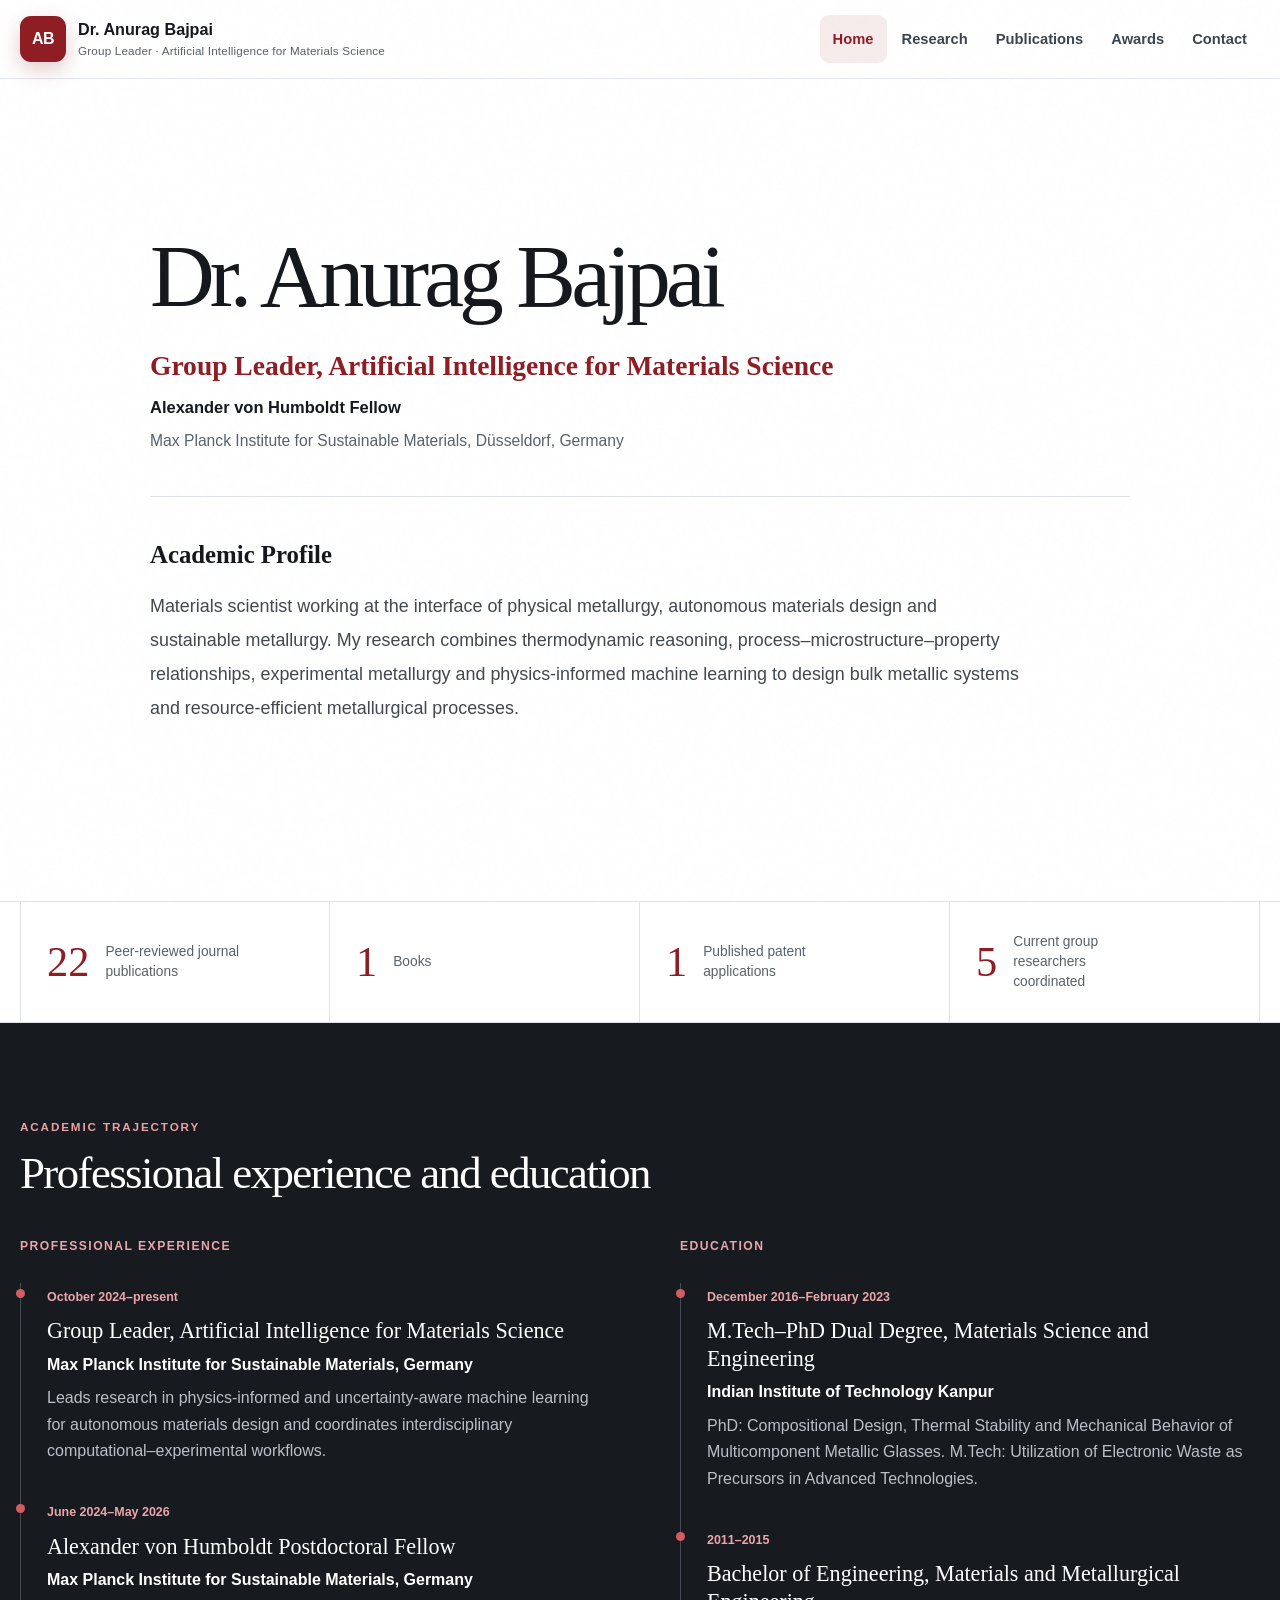
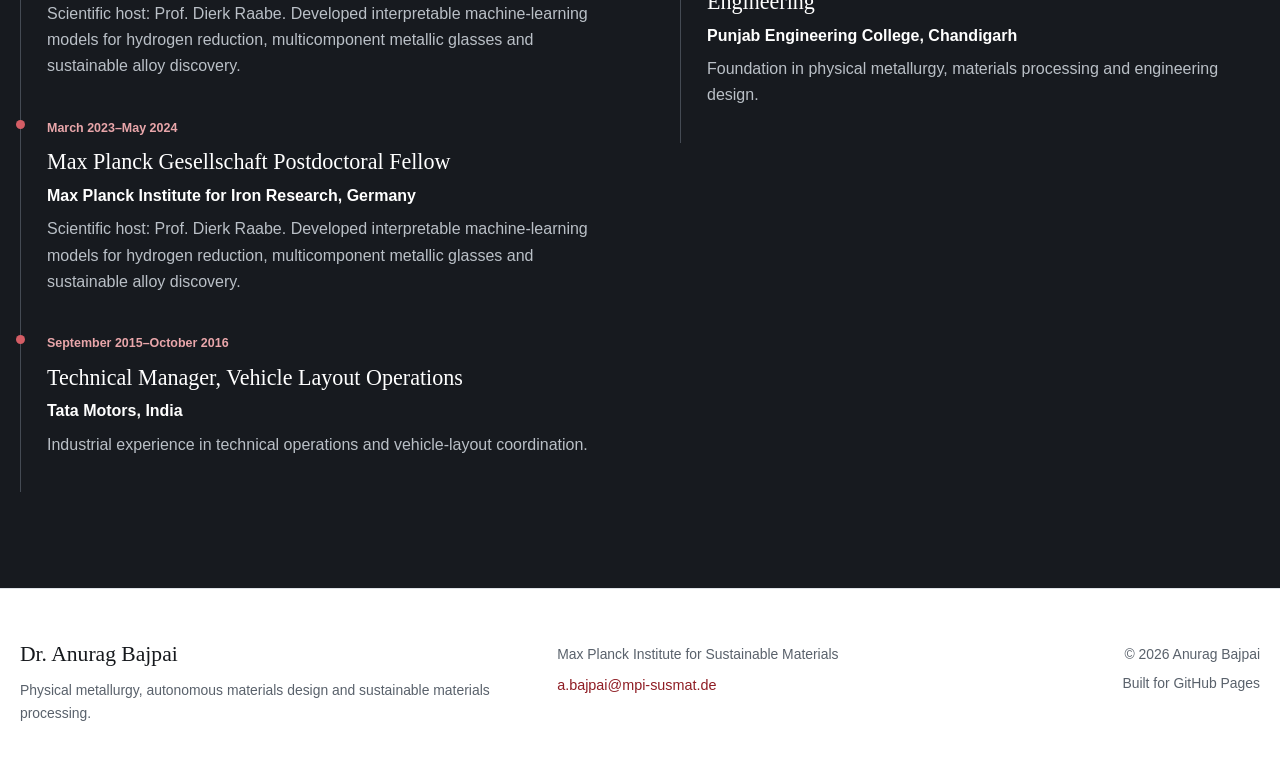
==== commit 50f856b7: "Update index.html" ====
--- a/index.html
+++ b/index.html
@@ -65,7 +65,6 @@
         <a href="#publications" data-route="publications">Publications</a>
         <a href="#awards" data-route="awards">Awards</a>
         <a href="#contact" data-route="contact">Contact</a>
-        <a class="nav-cv" href="assets/docs/Anurag_Bajpai_CV.pdf" target="_blank" rel="noopener">CV</a>
       </nav>
     </div>
   </header>
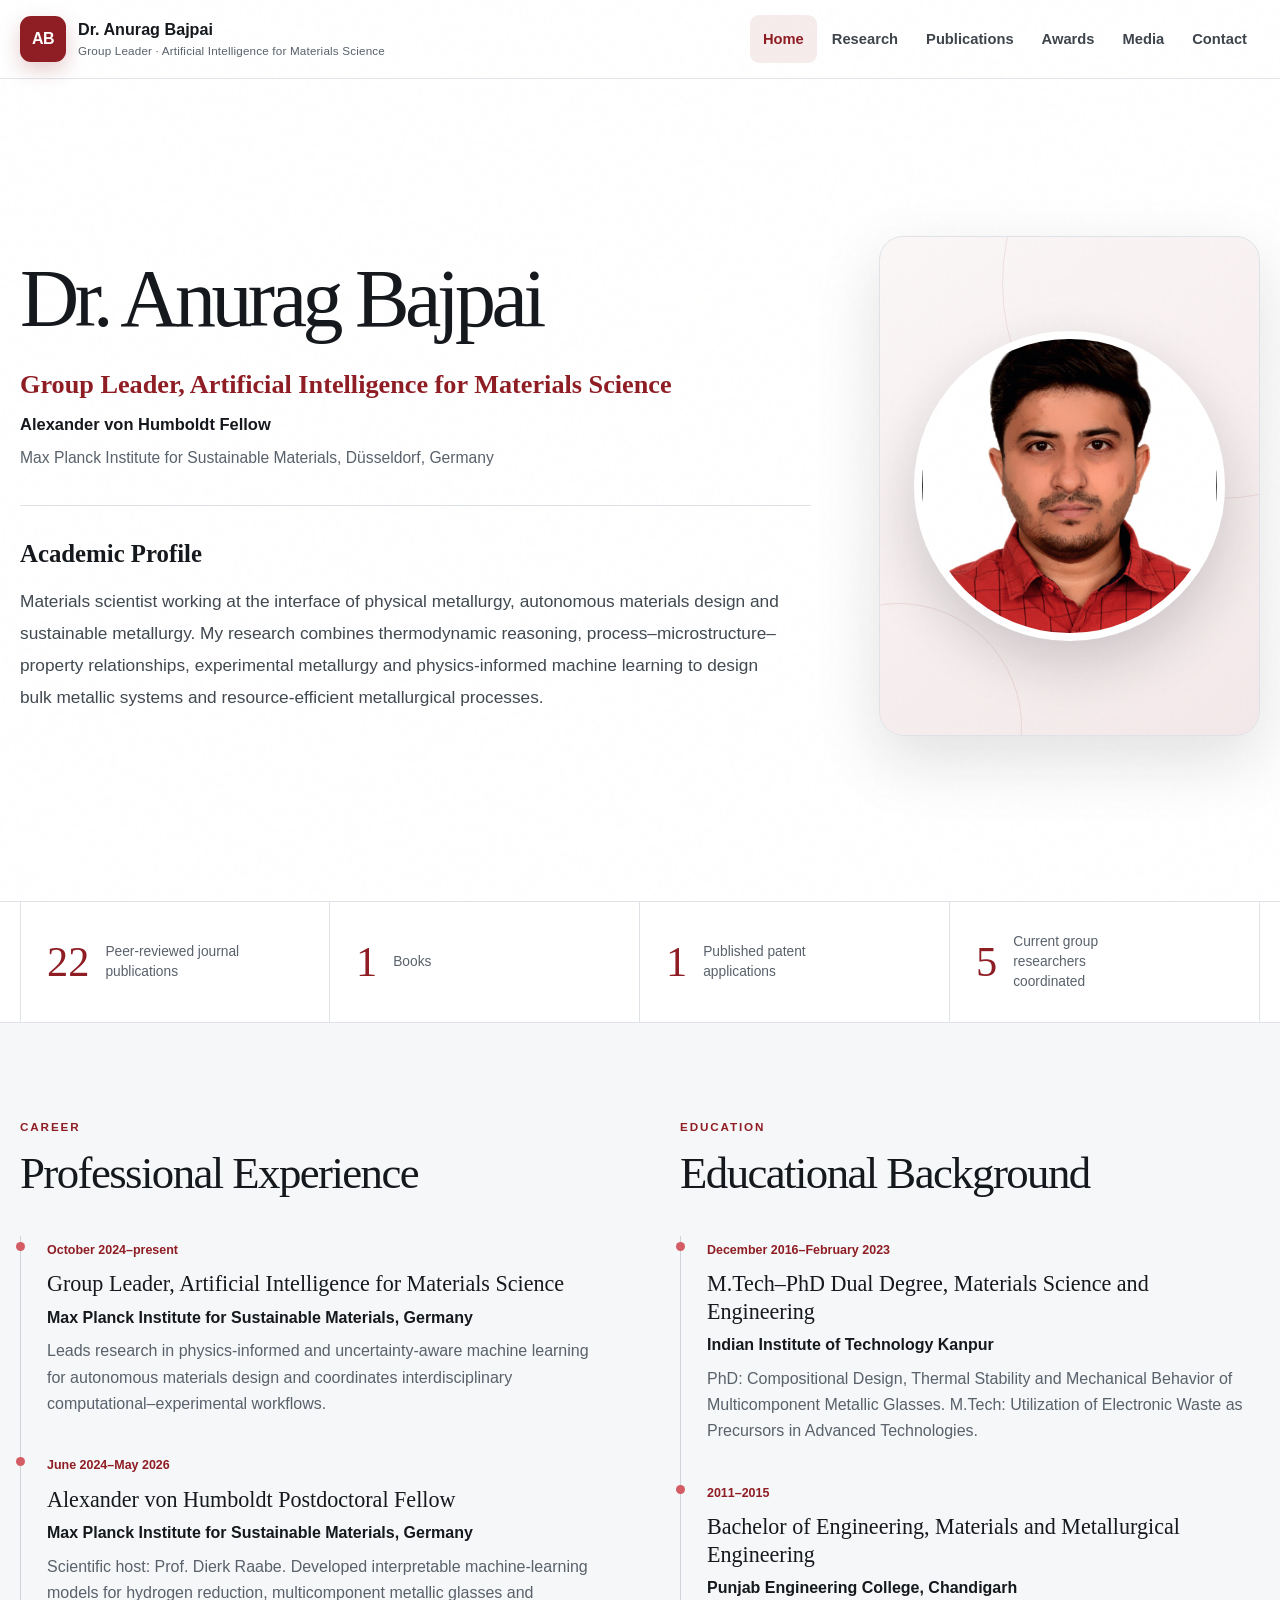
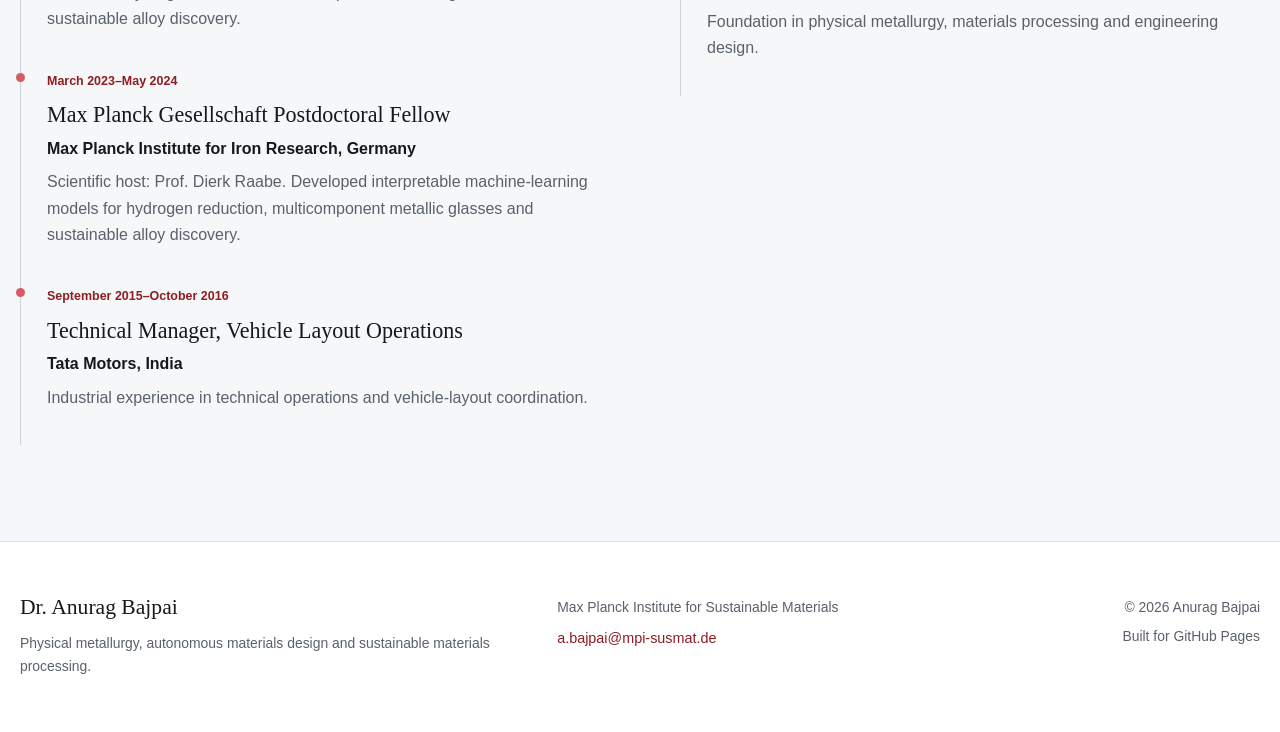
==== commit 8ff8f273: "Add files via upload" ====
--- a/index.html
+++ b/index.html
@@ -31,7 +31,8 @@
     "url": "https://sites.google.com/view/dranuragbajpai",
     "sameAs": [
       "https://sites.google.com/view/dranuragbajpai",
-      "https://tinyurl.com/anuragbajpai"
+      "https://tinyurl.com/anuragbajpai",
+      "https://www.linkedin.com/in/anurag-bajpai-20a55421a/"
     ],
     "knowsAbout": [
       "Physical metallurgy",
@@ -64,6 +65,7 @@
         <a href="#research" data-route="research">Research</a>
         <a href="#publications" data-route="publications">Publications</a>
         <a href="#awards" data-route="awards">Awards</a>
+        <a href="#media" data-route="media">Media</a>
         <a href="#contact" data-route="contact">Contact</a>
       </nav>
     </div>
--- a/assets/css/styles.css
+++ b/assets/css/styles.css
@@ -63,8 +63,6 @@
 .primary-navigation { display: flex; align-items: center; gap: 2px; }
 .primary-navigation a { position: relative; padding: 12px 13px; text-decoration: none; color: #3e444c; font-size: .92rem; font-weight: 650; border-radius: 9px; transition: color var(--transition), background var(--transition); }
 .primary-navigation a:hover, .primary-navigation a.active { color: var(--accent); background: var(--accent-soft); }
-.primary-navigation .nav-cv { margin-left: 8px; background: var(--accent); color: white; padding-inline: 18px; }
-.primary-navigation .nav-cv:hover { background: var(--accent-dark); color: white; }
 .menu-button { display: none; width: 44px; height: 42px; padding: 9px; border: 0; border-radius: 8px; background: var(--surface-soft); }
 .menu-button span:not(.sr-only) { display: block; height: 2px; background: var(--ink); margin: 5px 0; }
 
@@ -143,12 +141,12 @@
 .highlight-card p { margin: 0; color: var(--muted); }
 .timeline-grid { display: grid; grid-template-columns: 1fr 1fr; gap: 80px; }
 .timeline-title { margin: 0 0 27px; color: #e9a6aa; text-transform: uppercase; letter-spacing: .12em; font-size: .76rem; }
-.timeline-item { position: relative; padding: 0 0 34px 26px; border-left: 1px solid #444a53; }
+.timeline-item { position: relative; padding: 0 0 34px 26px; border-left: 1px solid #cfd4da; }
 .timeline-item::before { content: ""; position: absolute; left: -5px; top: 6px; width: 9px; height: 9px; border-radius: 50%; background: #d45d65; }
-.timeline-item span { color: #e9a6aa; font-size: .78rem; font-weight: 750; }
+.timeline-item span { color: var(--accent); font-size: .78rem; font-weight: 750; }
 .timeline-item h4 { margin: 8px 0 3px; font-family: Georgia, serif; font-size: 1.38rem; font-weight: 500; line-height: 1.25; }
-.timeline-item p { margin: 7px 0 0; color: #bac0c7; }
-.timeline-item .timeline-org { color: white; font-weight: 700; }
+.timeline-item p { margin: 7px 0 0; color: var(--muted); }
+.timeline-item .timeline-org { color: var(--ink); font-weight: 700; }
 
 .page-hero { min-height: 420px; display: grid; align-items: end; padding: 90px 0 65px; background: linear-gradient(125deg, var(--dark), #242830); color: white; position: relative; overflow: hidden; }
 .page-hero::after { content: ""; position: absolute; width: 460px; height: 460px; right: -100px; top: -170px; border: 1px solid rgba(255,255,255,.1); border-radius: 50%; box-shadow: 0 0 0 80px rgba(255,255,255,.025), 0 0 0 160px rgba(255,255,255,.018); }
@@ -167,7 +165,7 @@
 .research-meta-grid h3 { margin: 0 0 10px; font-size: .78rem; text-transform: uppercase; letter-spacing: .11em; }
 .research-meta-grid ul { margin: 0; padding: 0; list-style: none; }
 .research-meta-grid li { padding: 5px 0; color: var(--muted); font-size: .91rem; }
-.research-meta-grid li::before { content: "—"; margin-right: 8px; color: var(--accent); }
+.research-meta-grid li::before { content: "â€”"; margin-right: 8px; color: var(--accent); }
 .research-graphic { position: relative; min-height: 300px; border-radius: 14px; overflow: hidden; background: var(--dark); }
 .research-graphic span { position: absolute; border-radius: 50%; }
 .graphic-1 { background: linear-gradient(140deg, #1b1e23, #56242a); }
@@ -182,12 +180,6 @@
 .graphic-4 { background: linear-gradient(135deg, #15181c 0 45%, #7c2a31 45% 52%, #252a31 52% 100%); }
 .graphic-4 span { width: 10px; height: 10px; background: #e3a4a8; box-shadow: 0 0 18px #e3a4a8; }
 .graphic-4 span:nth-child(1){left:45px;top:55px}.graphic-4 span:nth-child(2){right:65px;top:80px}.graphic-4 span:nth-child(3){left:100px;bottom:70px}.graphic-4 span:nth-child(4){right:95px;bottom:55px}
-.workflow { display: grid; grid-template-columns: repeat(4, 1fr); border-top: 1px solid var(--line); border-bottom: 1px solid var(--line); }
-.workflow-step { padding: 31px 25px; border-right: 1px solid var(--line); }
-.workflow-step:last-child { border-right: 0; }
-.workflow-step > span { display: grid; place-items: center; width: 36px; height: 36px; border-radius: 50%; color: white; background: var(--accent); font-weight: 800; }
-.workflow-step h3 { margin: 30px 0 9px; font-family: Georgia, serif; font-size: 1.35rem; font-weight: 500; }
-.workflow-step p { margin: 0; color: var(--muted); font-size: .93rem; }
 
 .publication-toolbar { position: sticky; top: 78px; z-index: 50; display: grid; grid-template-columns: minmax(300px,1fr) 170px 220px auto; gap: 12px; align-items: center; padding: 16px; margin-bottom: 28px; border: 1px solid var(--line); border-radius: 14px; background: rgba(255,255,255,.96); box-shadow: var(--shadow-sm); backdrop-filter: blur(10px); }
 .search-field { position: relative; }
@@ -286,7 +278,6 @@
   .primary-navigation { display: none; position: absolute; top: 68px; left: 14px; right: 14px; flex-direction: column; align-items: stretch; padding: 12px; background: white; border: 1px solid var(--line); border-radius: 12px; box-shadow: var(--shadow-lg); }
   .primary-navigation.open { display: flex; }
   .primary-navigation a { padding: 12px 14px; }
-  .primary-navigation .nav-cv { margin: 6px 0 0; text-align: center; }
   .hero { min-height: auto; background: linear-gradient(160deg, #fff 0%, #fff 64%, #f4eeee 64%); }
   .hero-grid { grid-template-columns: 1fr; padding-block: 58px; }
   .hero h1 { font-size: clamp(2.75rem, 14vw, 4.4rem); }
@@ -309,9 +300,6 @@
   .research-card { grid-template-columns: 1fr; padding: 28px; }
   .research-index { margin-bottom: -15px; }
   .research-meta-grid { grid-template-columns: 1fr; }
-  .workflow { grid-template-columns: 1fr 1fr; }
-  .workflow-step:nth-child(2) { border-right: 0; }
-  .workflow-step:nth-child(-n+2) { border-bottom: 1px solid var(--line); }
   .publication-toolbar { position: static; grid-template-columns: 1fr; }
   .publication-item { grid-template-columns: 35px 1fr; gap: 13px; }
   .doi-link { grid-column: 2; justify-self: start; margin-top: 5px; }
@@ -326,9 +314,6 @@
   .stats-grid { grid-template-columns: 1fr; }
   .stat { border-right: 1px solid var(--line); border-bottom: 1px solid var(--line); }
   .stat:last-child { border-bottom: 0; }
-  .workflow { grid-template-columns: 1fr; }
-  .workflow-step { border-right: 0; border-bottom: 1px solid var(--line); }
-  .workflow-step:last-child { border-bottom: 0; }
   .publication-item { grid-template-columns: 1fr; }
   .publication-number, .doi-link { grid-column: 1; }
   .award-item { grid-template-columns: 1fr; gap: 6px; }
@@ -340,94 +325,441 @@
   .reveal { opacity: 1; transform: none; }
 }
 
-
-/* Minimal academic home page */
+/* Academic home page with a right-side portrait panel */
 .home-intro {
   min-height: calc(100vh - 78px);
-  display: flex;
+  display: grid;
   align-items: center;
   background: #fff;
 }
+
 .home-intro-inner {
-  width: min(calc(100% - 40px), 980px);
-  padding-block: 92px 116px;
-}
+  width: min(calc(100% - 40px), var(--max-width));
+  padding-block: 76px 84px;
+}
+
+.home-profile-grid {
+  display: grid;
+  grid-template-columns: minmax(0, 1.35fr) minmax(340px, .65fr);
+  gap: 68px;
+  align-items: stretch;
+}
+
+.home-copy {
+  display: flex;
+  flex-direction: column;
+  justify-content: center;
+  padding-block: 20px;
+}
+
 .home-identity {
-  padding-bottom: 42px;
+  padding-bottom: 34px;
   border-bottom: 1px solid var(--line);
 }
+
 .home-identity h1 {
   margin: 0;
   font-family: Georgia, "Times New Roman", serif;
-  font-size: clamp(3.35rem, 7vw, 6.5rem);
+  font-size: clamp(3.35rem, 6.4vw, 6.1rem);
   line-height: 1;
   font-weight: 500;
   letter-spacing: -.055em;
 }
+
 .home-role {
   margin: 27px 0 0;
   color: var(--accent);
   font-family: Georgia, "Times New Roman", serif;
-  font-size: clamp(1.25rem, 2.15vw, 1.72rem);
+  font-size: clamp(1.25rem, 2.05vw, 1.68rem);
   line-height: 1.35;
   font-weight: 600;
 }
+
 .home-fellowship {
   margin: 9px 0 0;
   color: var(--ink);
   font-size: 1.03rem;
   font-weight: 700;
 }
+
 .home-institution {
   margin: 7px 0 0;
   color: var(--muted);
   font-size: .98rem;
 }
+
 .home-bio {
-  max-width: 880px;
-  padding-top: 42px;
-}
+  max-width: 760px;
+  padding-top: 32px;
+}
+
 .home-bio h2 {
-  margin: 0 0 18px;
+  margin: 0 0 16px;
   color: var(--ink);
   font-family: Georgia, "Times New Roman", serif;
   font-size: 1.55rem;
   line-height: 1.3;
   font-weight: 600;
 }
+
 .home-bio p {
   margin: 0;
   color: #414850;
-  font-size: 1.12rem;
-  line-height: 1.9;
+  font-size: 1.08rem;
+  line-height: 1.85;
+}
+
+.home-photo-panel {
+  position: relative;
+  min-height: 500px;
+  display: grid;
+  place-items: center;
+  padding: 34px;
+  overflow: hidden;
+  border: 1px solid var(--line);
+  border-radius: 24px;
+  background: linear-gradient(145deg, #fbf7f7 0%, #f3e8e9 100%);
+  box-shadow: var(--shadow-lg);
+}
+
+.home-photo-panel::before,
+.home-photo-panel::after {
+  content: "";
+  position: absolute;
+  border: 1px solid rgba(143, 29, 36, .10);
+  border-radius: 50%;
+}
+
+.home-photo-panel::before {
+  width: 430px;
+  height: 430px;
+  right: -175px;
+  top: -170px;
+}
+
+.home-photo-panel::after {
+  width: 245px;
+  height: 245px;
+  left: -105px;
+  bottom: -115px;
+}
+
+.home-photo-frame {
+  position: relative;
+  z-index: 1;
+  width: min(100%, 390px);
+  aspect-ratio: 1;
+  padding: 8px;
+  border-radius: 50%;
+  background: #fff;
+  box-shadow: 0 22px 55px rgba(20, 24, 30, .18);
+}
+
+.home-photo {
+  display: block;
+  width: 100%;
+  height: 100%;
+  object-fit: cover;
+  object-position: 50% 29%;
+  border-radius: 50%;
+}
+
+@media (max-width: 1050px) {
+  .home-profile-grid {
+    grid-template-columns: minmax(0, 1fr) 330px;
+    gap: 44px;
+  }
+
+  .home-photo-panel {
+    min-height: 440px;
+    padding: 28px;
+  }
+
+  .home-photo-frame {
+    width: min(100%, 310px);
+  }
 }
 
 @media (max-width: 780px) {
   .home-intro {
     min-height: auto;
   }
+
   .home-intro-inner {
-    width: min(calc(100% - 28px), 980px);
-    padding-block: 62px 82px;
-  }
+    width: min(calc(100% - 28px), var(--max-width));
+    padding-block: 58px 70px;
+  }
+
+  .home-profile-grid {
+    grid-template-columns: 1fr;
+    gap: 42px;
+  }
+
+  .home-copy {
+    padding-block: 0;
+  }
+
   .home-identity {
-    padding-bottom: 32px;
-  }
+    padding-bottom: 30px;
+  }
+
   .home-identity h1 {
     font-size: clamp(2.9rem, 15vw, 4.7rem);
   }
+
   .home-role {
     margin-top: 22px;
     font-size: 1.22rem;
   }
+
   .home-bio {
-    padding-top: 32px;
-  }
+    padding-top: 28px;
+  }
+
   .home-bio h2 {
     font-size: 1.35rem;
   }
+
   .home-bio p {
     font-size: 1rem;
     line-height: 1.8;
   }
-}
+
+  .home-photo-panel {
+    min-height: 360px;
+    padding: 28px;
+  }
+
+  .home-photo-frame {
+    width: min(100%, 285px);
+  }
+}
+
+@media (max-width: 480px) {
+  .home-photo-panel {
+    min-height: 310px;
+    padding: 22px;
+    border-radius: 18px;
+  }
+
+  .home-photo-frame {
+    width: min(100%, 245px);
+  }
+}
+
+
+/* Media page */
+.media-section {
+  display: grid;
+  gap: 86px;
+}
+
+.media-profile-bar {
+  display: flex;
+  align-items: center;
+  justify-content: space-between;
+  gap: 44px;
+  padding: 34px 38px;
+  border: 1px solid var(--line);
+  border-radius: var(--radius);
+  background: var(--surface);
+  box-shadow: var(--shadow-sm);
+}
+
+.media-profile-bar h2,
+.video-copy h2 {
+  margin: 0;
+  font-family: Georgia, "Times New Roman", serif;
+  font-size: clamp(1.9rem, 3vw, 2.75rem);
+  line-height: 1.12;
+  font-weight: 500;
+  letter-spacing: -.025em;
+}
+
+.media-profile-bar > div > p:last-child {
+  max-width: 690px;
+  margin: 12px 0 0;
+  color: var(--muted);
+}
+
+.media-profile-bar .button {
+  flex: 0 0 auto;
+}
+
+.media-group {
+  display: grid;
+  gap: 27px;
+}
+
+.compact-heading {
+  margin-bottom: 0;
+}
+
+.compact-heading h2 {
+  font-size: clamp(2rem, 3.2vw, 3.05rem);
+}
+
+.media-post-grid {
+  display: grid;
+  grid-template-columns: repeat(3, minmax(0, 1fr));
+  gap: 22px;
+}
+
+.media-post-card {
+  min-height: 335px;
+  display: flex;
+  flex-direction: column;
+  padding: 29px;
+  border: 1px solid var(--line);
+  border-radius: var(--radius);
+  background: var(--surface);
+  box-shadow: var(--shadow-sm);
+  transition: transform var(--transition), border-color var(--transition), box-shadow var(--transition);
+}
+
+.media-post-card:hover {
+  transform: translateY(-3px);
+  border-color: rgba(143, 29, 36, .35);
+  box-shadow: 0 18px 42px rgba(20, 24, 30, .10);
+}
+
+.media-post-meta {
+  display: flex;
+  flex-wrap: wrap;
+  gap: 7px;
+}
+
+.media-post-meta span {
+  padding: 4px 8px;
+  border-radius: 5px;
+  background: var(--surface-soft);
+  color: var(--muted);
+  font-size: .69rem;
+  line-height: 1.4;
+  font-weight: 780;
+  letter-spacing: .065em;
+  text-transform: uppercase;
+}
+
+.media-post-meta span:first-child {
+  color: var(--accent);
+  background: var(--accent-soft);
+}
+
+.media-post-card h3 {
+  margin: 28px 0 13px;
+  font-family: Georgia, "Times New Roman", serif;
+  font-size: 1.47rem;
+  line-height: 1.27;
+  font-weight: 500;
+}
+
+.media-post-card > p {
+  margin: 0;
+  color: var(--muted);
+  font-size: .94rem;
+}
+
+.media-post-footer {
+  display: flex;
+  align-items: flex-end;
+  justify-content: space-between;
+  gap: 18px;
+  margin-top: auto;
+  padding-top: 28px;
+}
+
+.media-post-footer small {
+  max-width: 170px;
+  color: #6a717a;
+  font-weight: 700;
+  line-height: 1.45;
+}
+
+.media-post-footer a {
+  display: inline-flex;
+  align-items: center;
+  gap: 7px;
+  color: var(--accent);
+  text-decoration: none;
+  white-space: nowrap;
+  font-size: .84rem;
+  font-weight: 780;
+}
+
+.video-feature {
+  display: grid;
+  grid-template-columns: minmax(0, 1.35fr) minmax(280px, .65fr);
+  gap: 52px;
+  align-items: center;
+}
+
+.video-embed {
+  position: relative;
+  overflow: hidden;
+  aspect-ratio: 16 / 9;
+  border-radius: var(--radius);
+  background: var(--dark);
+  box-shadow: var(--shadow-lg);
+}
+
+.video-embed iframe {
+  position: absolute;
+  inset: 0;
+  width: 100%;
+  height: 100%;
+  border: 0;
+}
+
+.video-copy p:not(.eyebrow) {
+  margin: 18px 0 23px;
+  color: var(--muted);
+}
+
+@media (max-width: 1050px) {
+  .media-post-grid {
+    grid-template-columns: repeat(2, minmax(0, 1fr));
+  }
+
+  .video-feature {
+    grid-template-columns: minmax(0, 1.15fr) minmax(260px, .85fr);
+    gap: 38px;
+  }
+}
+
+@media (max-width: 780px) {
+  .media-section {
+    gap: 65px;
+  }
+
+  .media-profile-bar {
+    align-items: flex-start;
+    flex-direction: column;
+    padding: 28px;
+  }
+
+  .media-post-grid,
+  .video-feature {
+    grid-template-columns: 1fr;
+  }
+
+  .media-post-card {
+    min-height: 0;
+  }
+
+  .video-copy {
+    padding-top: 4px;
+  }
+}
+
+@media (max-width: 480px) {
+  .media-profile-bar,
+  .media-post-card {
+    padding: 24px 22px;
+  }
+
+  .media-post-footer {
+    align-items: flex-start;
+    flex-direction: column;
+  }
+}
